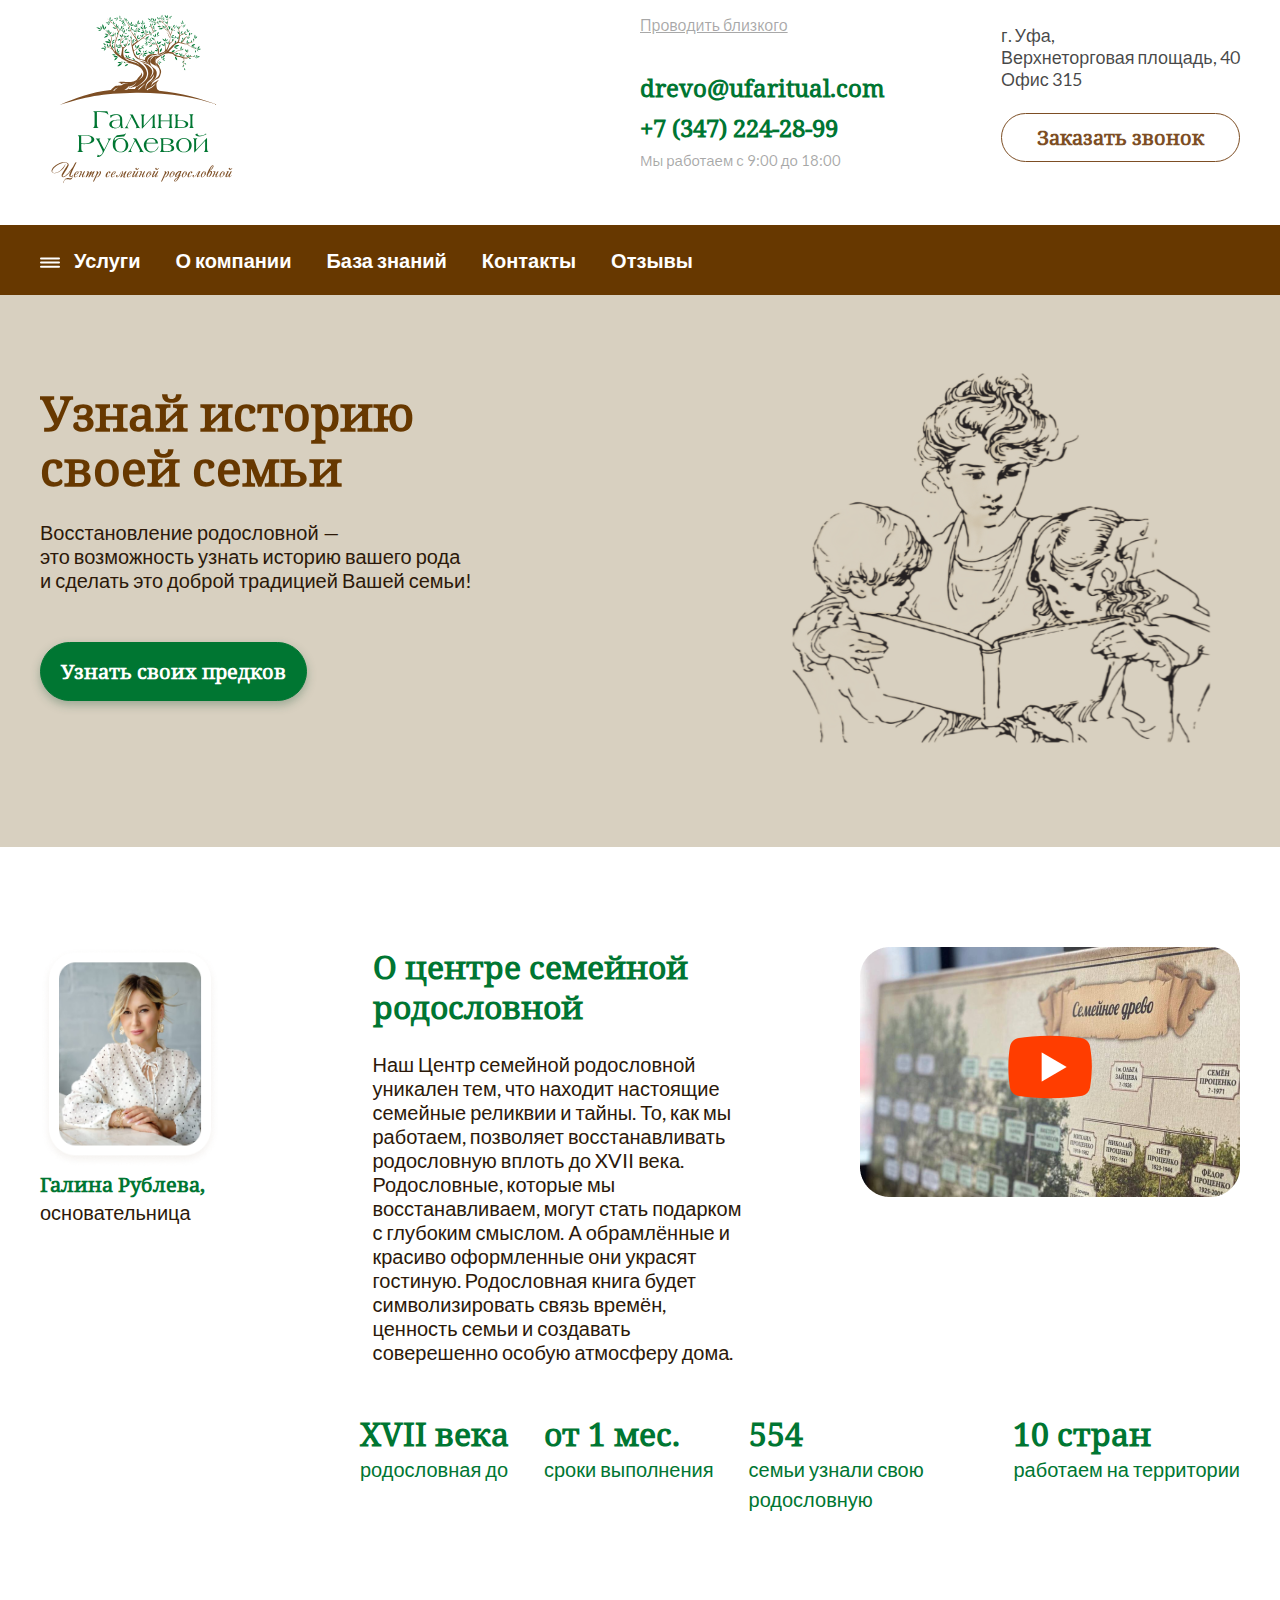
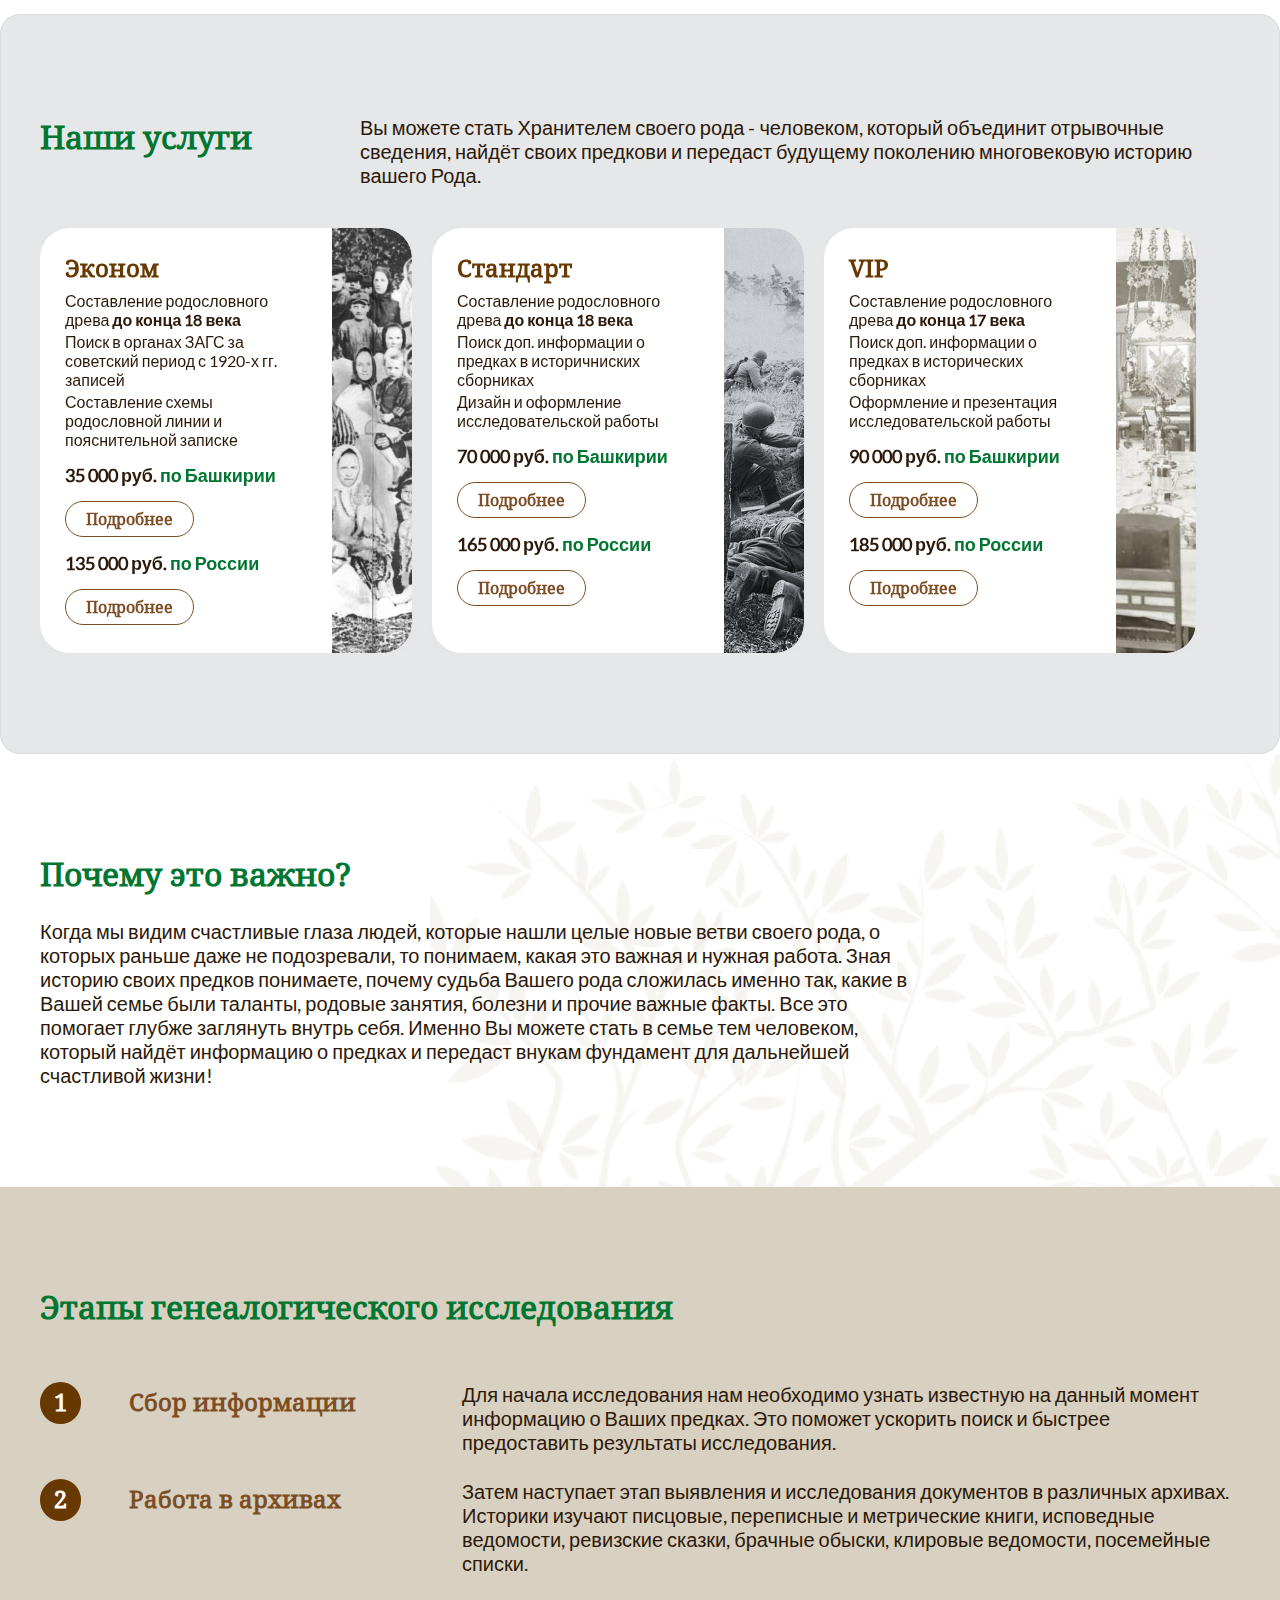
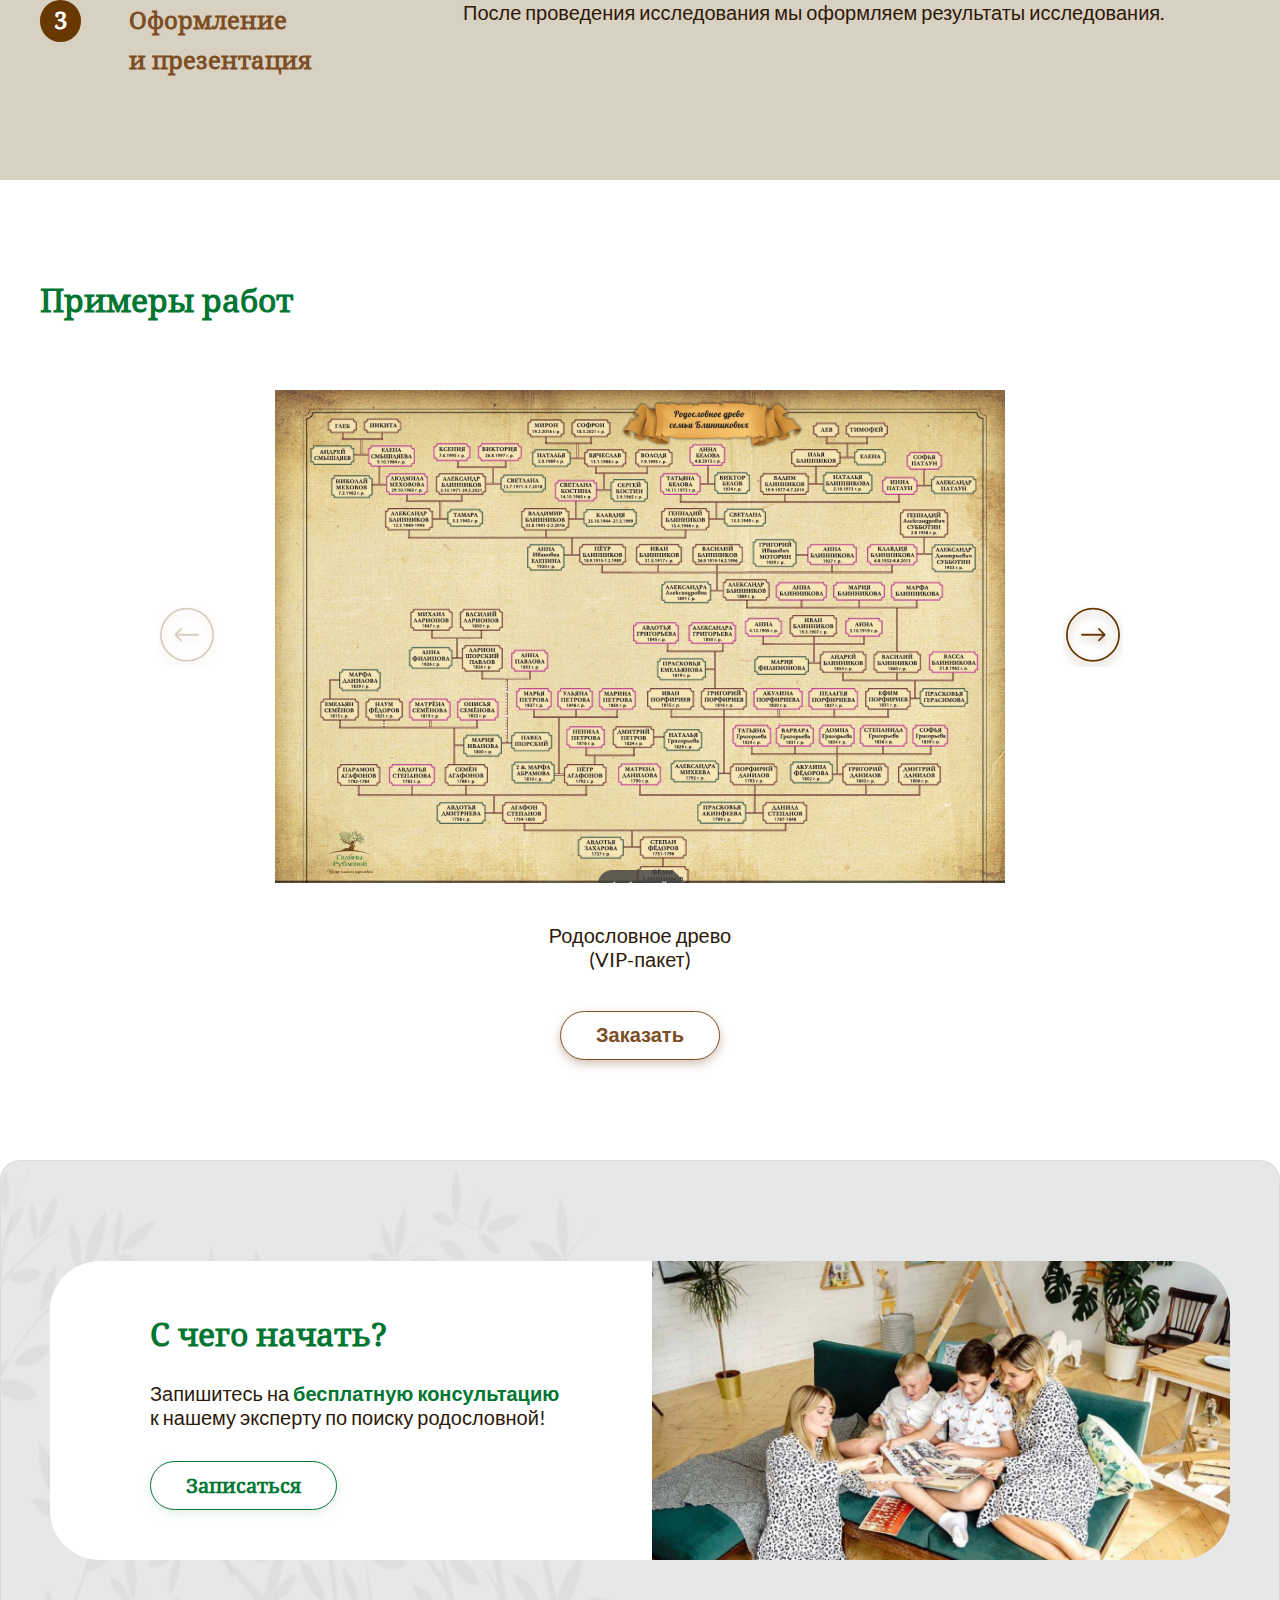
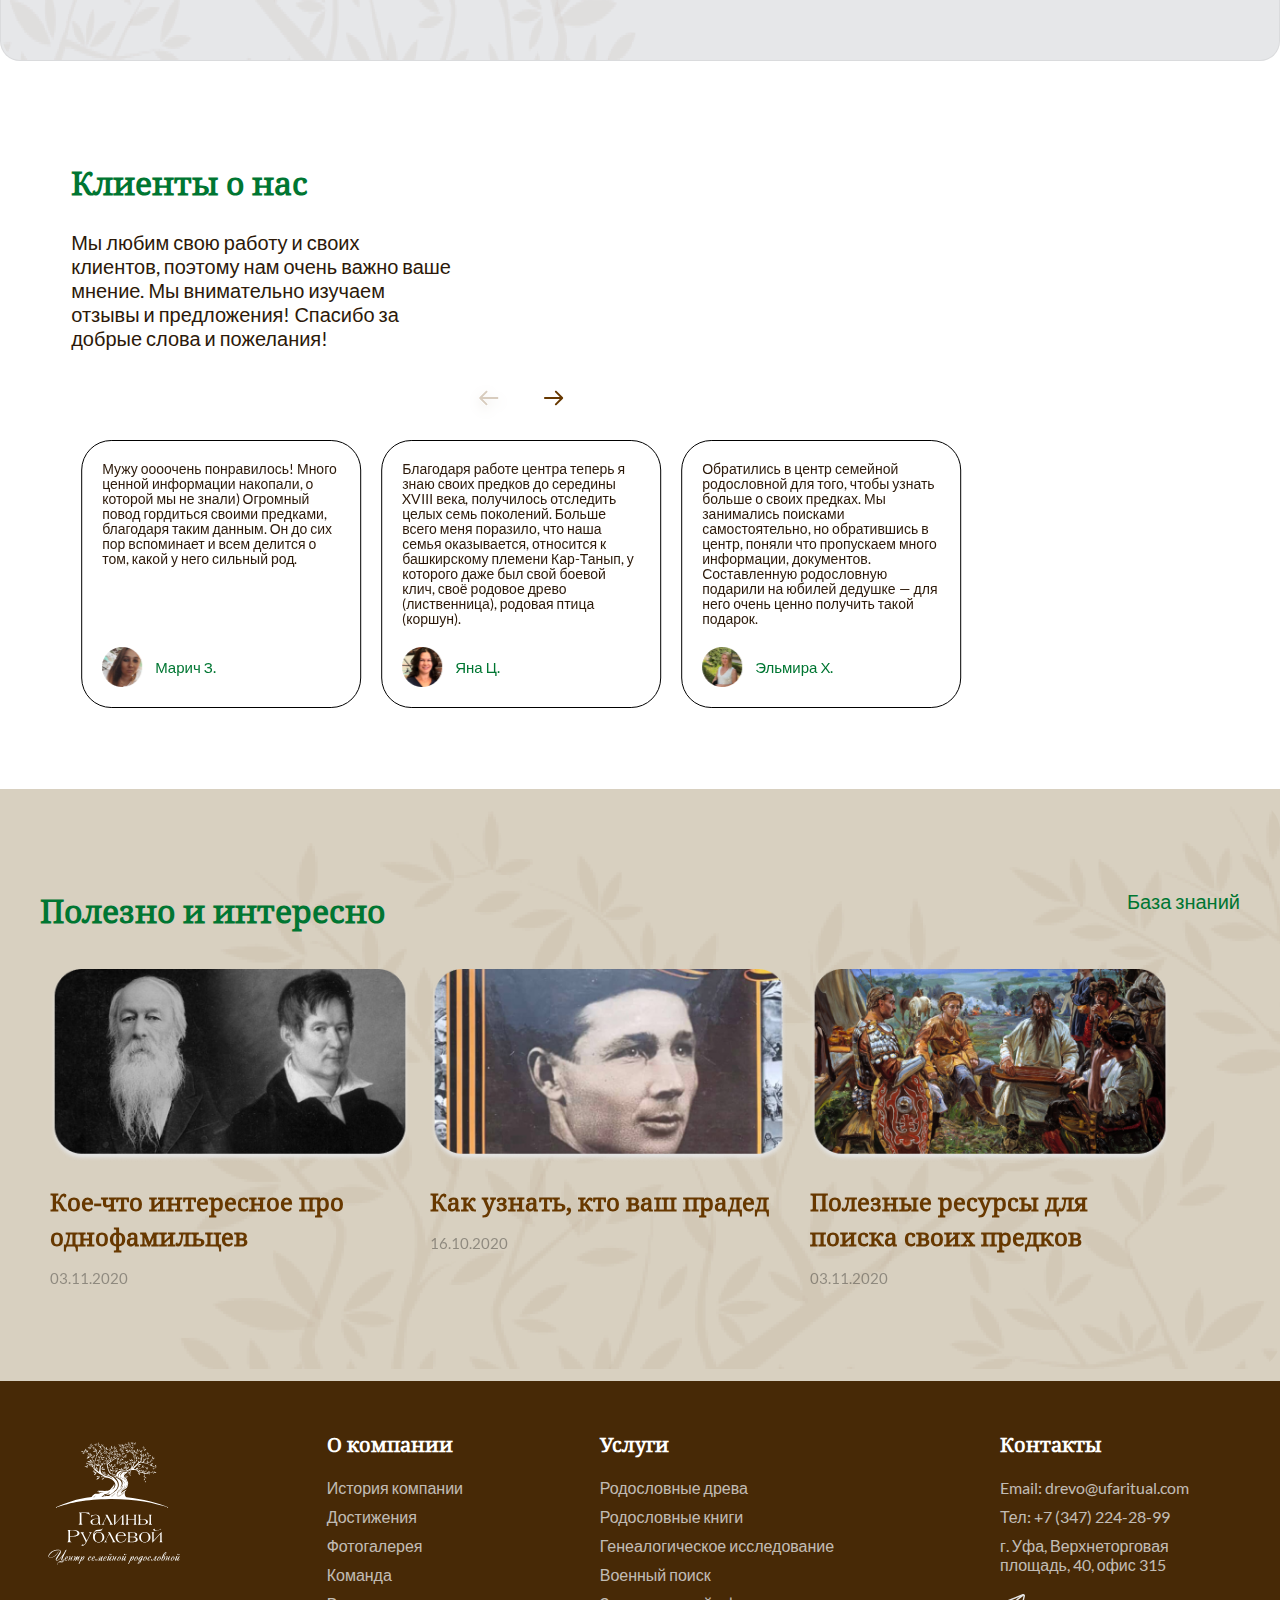
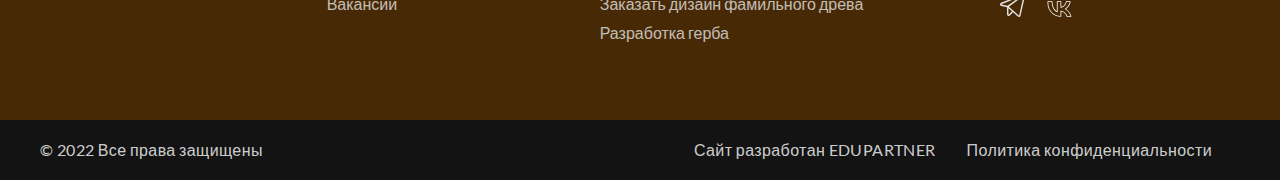
==== index.html @ a867daa3 "first commit" ====
<!DOCTYPE html>
<html lang="en">
<head>
    <meta charset="UTF-8">
    <meta http-equiv="X-UA-Compatible" content="IE=edge">
    <meta name="viewport" content="width=device-width, initial-scale=1.0">

    <link rel="apple-touch-icon" sizes="152x152" href="/favicon">
    <link rel="icon" type="image/png" sizes="32x32" href="/favicon/favicon-32x32.png">
    <link rel="icon" type="image/png" sizes="16x16" href="/favicon/favicon-16x16.png">
    <link rel="manifest" href="/favicon/site.webmanifest">
    <link rel="mask-icon" href="/favicon/safari-pinned-tab.svg" color="#5bbad5">
    <meta name="msapplication-TileColor" content="#da532c">
    <meta name="theme-color" content="#ffffff">

    <link rel="stylesheet" href="css/reset.css">
    <link rel="stylesheet" href="css/animate.css">
    <link rel="stylesheet" href="css/styles.css">
    <title>Центр семейной родословной</title>
</head>
<body>
    <header class="header">
        <div class="header__hat">
            <div class="container">
                <div class="header__inner">
                    <div class="header__logo">
                        <img src="./img/logo_gr.svg" alt="logo">
                    </div>
                    <div class="header__contacts">
                        <div class="header__contacts-first">
                            <div class="header__excort">
                                <a href="https://уфаритуал.рф/">Проводить близкого</a>
                            </div>
                            <div class="header__mail">
                                drevo@ufaritual.com
                            </div>
                            <div class="header__phone">
                                +7 (347) 224-28-99
                            </div>
                            <div class="header__schedule">
                                Мы работаем с 9:00 до 18:00
                            </div>
                        </div>
                        <div class="header__contacts-second">
                            <div class="header__text">
                                г. Уфа, <br>
                                Верхнеторговая площадь, 40<br>
                                Офис 315
                            </div>
                            <button class="header__button">
                                Заказать звонок
                            </button>
                        </div>                        
                    </div>
                    <button class="header__burger burger"></button>                    
                </div>
            </div>
        </div>        
        <nav class="header__nav">
            <div class="container">
                <ul class="header__list">
                    <li class="header__item">                        
                        <a href="#!" class="header__link">
                            <img src="./img/burger_min.svg" alt="burger_min">
                            Услуги
                        </a>
                    </li>
                    <li class="header__item">
                        <a href="#!" class="header__link">О компании</a>
                    </li>
                    <li class="header__item">
                        <a href="#!" class="header__link">База знаний</a>
                    </li>
                    <li class="header__item">
                        <a href="#!" class="header__link">Контакты</a>
                    </li>
                    <li class="header__item">
                        <a href="#!" class="header__link">Отзывы</a>
                    </li>
                </ul>
            </div>
        </nav>
        <div class="header__burger-menu">
            <ul class="header__burger-list">
                <li class="header__burger-item">
                    <a href="#!" class="header__burger-link">Услуги</a>
                </li>
                <li class="header__burger-item">
                    <a href="#!" class="header__burger-link">О компании</a>
                </li>
                <li class="header__burger-item">
                    <a href="#!" class="header__burger-link">База знаний</a>
                </li>
                <li class="header__burger-item">
                    <a href="#!" class="header__burger-link">Контакты</a>
                </li>
                <li class="header__burger-item">
                    <a href="#!" class="header__burger-link">Отзывы</a>
                </li>
            </ul>
            <div class="header__nav-close">
                <!-- <span class="header__nav-close-line"></span>
                <span class="header__nav-close-line"></span> -->
            </div>
        </div>     
    </header>    
    <section class="history">
        <div class="container">
            <div class="history__inner">
                <div class="history__left-side">
                    <div class="history__title">
                        Узнай историю своей семьи
                    </div>
                    <div class="history__desc">
                        Восстановление родословной — это возможность узнать историю вашего рода и сделать это доброй традицией Вашей семьи!
                    </div>
                    <button class="history__btn">
                        Узнать своих предков
                    </button>
                </div>
                <div class="history__right-side">
                    <div class="history__img">
                        <img src="./img/mom_with_kids.svg" alt="hisroty_pic">
                    </div>
                </div>
            </div>
        </div>
    </section>
    <section class="about">
        <div class="container">
            <div class="about__inner">
                <div class="about__up-content">
                    <div class="about__left-side">
                        <div class="about__img">
                            <img src="./img/photo_galina.png" alt="">
                        </div>
                        <div class="about__name">Галина Рублева,</div>
                        <div class="about__text">основательница</div>
                    </div>
                    <div class="about__center">
                        <div class="about__title">О центре семейной родословной</div>
                        <div class="about__text">Наш Центр семейной родословной уникален тем, что находит настоящие семейные реликвии и тайны. То, как мы работаем, позволяет восстанавливать родословную вплоть до XVII века. Родословные, которые мы восстанавливаем, могут стать подарком с глубоким смыслом. А обрамлённые и красиво оформленные они украсят гостиную. Родословная книга будет символизировать связь времён, ценность семьи и создавать соверешенно особую атмосферу дома.</div>
                    </div>
                    <div class="about__right">
                        <div class="about__video" data-url="ZYm4VuQFcPw">
                            <div class="play__circle"><img src="./img/youtube.svg" alt="youtube"></div>
                        </div>
                    </div>
                </div>
                <div class="about__down-content">
                    <div class="about__foot-item">
                        <div class="about__foot-title">
                            XVII века
                        </div>
                        <div class="about__foot-desc">
                            родословная до 
                        </div>
                    </div>
                    <div class="about__foot-item">
                        <div class="about__foot-title">
                            от 1 мес.
                        </div>
                        <div class="about__foot-desc">
                            сроки выполнения
                        </div>
                    </div>
                    <div class="about__foot-item">
                        <div class="about__foot-title">
                            554
                        </div>
                        <div class="about__foot-desc">
                            семьи узнали свою родословную
                        </div>
                    </div>
                    <div class="about__foot-item">
                        <div class="about__foot-title">
                            10 стран
                        </div>
                        <div class="about__foot-desc">
                            работаем на территории
                        </div>
                    </div>
                </div>
            </div>
        </div>
    </section>
    <section class="services">
        <div class="container">
            <div class="services__inner">
                <div class="services__head">
                    <div class="services__title">
                        Наши услуги
                    </div>
                    <div class="services__desc">
                        Вы можете стать Хранителем своего рода - человеком, который объединит отрывочные сведения, найдёт своих предкови и передаст будущему поколению многовековую историю вашего Рода.
                    </div>
                </div>
                <div class="services__slider">
                    <div class="services__list">
                        <div class="services__track">
                            <div class="services__slide">
                                <div class="services__card first">
                                    <div class="cards__title">Эконом</div>
                                    <div class="cards__desc">Составление родословного древа <strong>до конца 18 века</strong></div>
                                    <div class="cards__desc">Поиск в органах ЗАГС за советский период с 1920-х гг. записей</div>
                                    <div class="cards__desc">Составление схемы родословной линии и пояснительной записке</div>                                    
                                    <div class="cards__price">35 000 руб. <span>по Башкирии</span></div>
                                    <button class="cards__btn">Подробнее</button>
                                    <div class="cards__price">135 000 руб. <span>по России</span></div>
                                    <button class="cards__btn">Подробнее</button>
                                </div>
                            </div>
                            <div class="services__slide">
                                <div class="services__card second">
                                    <div class="cards__title">Стандарт</div>
                                    <div class="cards__desc">Составление родословного древа <strong>до конца 18 века</strong></div>
                                    <div class="cards__desc">Поиск доп. информации о предках в историчниских сборниках</div>
                                    <div class="cards__desc">Дизайн и оформление исследовательской работы</div>                                    
                                    <div class="cards__price">70 000 руб. <span>по Башкирии</span></div>
                                    <button class="cards__btn">Подробнее</button>
                                    <div class="cards__price">165 000 руб. <span>по России</span></div>
                                    <button class="cards__btn">Подробнее</button>
                                </div>
                            </div>
                            <div class="services__slide">
                                <div class="services__card last">
                                    <div class="cards__title">VIP</div>
                                    <div class="cards__desc">Составление родословного древа <strong>до конца 17 века</strong></div>
                                    <div class="cards__desc">Поиск доп. информации о предках в исторических сборниках</div>
                                    <div class="cards__desc">Оформление и презентация исследовательской работы</div>
                                    <div class="cards__price">90 000 руб. <span>по Башкирии</span></div>
                                    <button class="cards__btn">Подробнее</button>
                                    <div class="cards__price">185 000 руб. <span>по России</span></div>
                                    <button class="cards__btn">Подробнее</button>
                                </div>
                            </div>
                        </div>
                    </div>
                </div>
                <div class="services__arrows">
                    <button type="button" class="services__arrow-prev prev disabled"></button>
                    <div class="services__center"></div>
                    <button type="button" class="services__arrow-next next"></button>
                  </div>
            </div>            
        </div>
    </section>
    <section class="why">
        <div class="container">
            <div class="why__inner">
                <div class="why__title">
                    Почему это важно?
                </div>
                <div class="why__desc">
                    Когда мы видим счастливые глаза людей, которые нашли целые новые ветви своего рода, о которых раньше даже не подозревали, то понимаем, какая это важная и нужная работа. Зная историю своих предков понимаете, почему судьба Вашего рода сложилась именно так, какие в Вашей семье были таланты, родовые занятия, болезни и прочие важные факты. Все это помогает глубже заглянуть внутрь себя. Именно Вы можете стать в семье тем человеком, который найдёт информацию о предках и передаст внукам фундамент для дальнейшей счастливой жизни!
                </div>
            </div>
        </div>
    </section>
    <section class="stages">
        <div class="container">
            <div class="stages__inner">
                <div class="stages__title">
                    Этапы генеалогического исследования
                </div>
                <div class="stages__items">
                    <div class="stages__item">
                        <div class="stages__left-block">
                            <div class="stages__num">1</div>
                            <div class="stages__text">Сбор информации</div>
                        </div>
                        <div class="stages__desc">Для начала исследования нам необходимо узнать известную на данный момент информацию о Ваших предках. Это поможет ускорить поиск и быстрее предоставить результаты исследования.</div>
                    </div>
                    <div class="stages__item">
                        <div class="stages__left-block">
                            <div class="stages__num">2</div>
                            <div class="stages__text">Работа в архивах</div>
                        </div>
                        <div class="stages__desc">Затем наступает этап выявления и исследования документов в различных архивах. Историки изучают писцовые, переписные и метрические книги, исповедные ведомости, ревизские сказки, брачные обыски, клировые ведомости, посемейные списки.</div>
                    </div>
                    <div class="stages__item">
                        <div class="stages__left-block">
                            <div class="stages__num">3</div>
                            <div class="stages__text">Оформление<br>и презентация</div>
                        </div>
                        <div class="stages__desc">После проведения исследования мы оформляем результаты исследования.</div>
                    </div>
                </div>
            </div>
        </div>
    </section>
    <section class="examples">
        <div class="container">
            <div class="examples__inner">
                <div class="examples__title">
                    Примеры работ
                </div>
                <div class="examples__slider">
                    <button type="button" class="slider_prev-btn prev disabled"></button>
                    <div class="slider">                        
                        <div class="slider-list">
                          <div class="slider-track">                        
                            <div class="slide">
                                <img src="./img/slide_1.png" alt="examples-image-1" class="examples-image">
                            </div>
                            <div class="slide">
                                <img src="./img/slide_1.png" alt="examples-image-2" class="examples-image">
                            </div>
                            <div class="slide">
                                <img src="./img/slide_1.png" alt="examples-image-3" class="examples-image">
                            </div>
                            <div class="slide">
                                <img src="./img/slide_1.png" alt="examples-image-4" class="examples-image">
                            </div>
                            <div class="slide">
                                <img src="./img/slide_1.png" alt="examples-image-5" class="examples-image">
                            </div>
                          </div>
                        </div>                        
                    </div>
                    <button type="button" class="slider_next-btn next"></button>
                </div>
                <div class="examples__text">
                    Родословное древо (VIP-пакет)
                </div>
                <button class="examples__btn">
                    Заказать
                </button>
            </div>
        </div>
    </section>
    <section class="beginning">
        <div class="container">
            <div class="beginning__inner">
                <div class="beginning__box">
                    <div class="beginning__left-side">
                        <div class="beginning__title">
                            С чего начать?
                        </div>
                        <div class="beginning__text">
                            Запишитесь на <span>бесплатную консультацию</span> к нашему эксперту по поиску родословной!
                        </div>
                        <div class="beginning_btn">
                            Записаться
                        </div>
                    </div>
                    <div class="beginning__right-side">
                        <img src="./img/family.jpg" alt="family">
                    </div>
                    
                </div>
            </div>
        </div>
    </section>
    <section class="reviews">
        <div class="container">
            <div class="reviews__inner">
                <div class="reviews__left-box">
                    <div class="reviews__title">
                        Клиенты о нас
                    </div>
                    <div class="reviews__desc">
                        Мы любим свою работу и своих клиентов, поэтому нам очень важно ваше мнение. Мы внимательно изучаем отзывы и предложения! Спасибо за добрые слова и пожелания!
                    </div>
                </div>
                <div class="reviews__right-box">
                    <div class="reviews__arrows">
                        <button type="button" class="reviews__arrow prev disabled">
                            <img class="prev" src="./img/reviews_arrow-left.svg" alt="reviews_arrow-left">
                        </button>
                        <div class="reviews__center"></div>
                        <button type="button" class="reviews__arrow next"> 
                            <img class="next" src="./img/reviews_arrow-right.svg" alt="reviews_arrow-right">
                        </button>
                      </div>
                    <div class="reviews__slider">
                        <div class="reviews__slider-list">
                            <div class="reviews__slider-track">
                                <div class="reviews__slide">
                                    <div class="reviews__card">
                                        <div class="reviews__comment">
                                            Мужу оооочень понравилось! Много ценной информации накопали, о которой мы не знали) Огромный повод гордиться своими предками, благодаря таким данным. Он до сих пор вспоминает и всем делится о том, какой у него сильный род.
                                        </div>
                                        <div class="reviews__avatar">
                                            <div class="reviews__photo">
                                                <img src="./img/comment_photo-1.png" alt="reviews__img-1">
                                            </div>
                                            <div class="reviews__name">
                                                Марич З.
                                            </div>
                                        </div>
                                    </div>
                                </div>
                                <div class="reviews__slide">
                                    <div class="reviews__card">
                                        <div class="reviews__comment">
                                            Благодаря работе центра теперь я знаю своих предков до середины XVIII века, получилось отследить целых семь поколений. Больше всего меня поразило, что наша семья оказывается, относится к башкирскому племени Кар-Танып, у которого даже был свой боевой клич, своё родовое древо (лиственница), родовая птица (коршун).
                                        </div>
                                        <div class="reviews__avatar">
                                            <div class="reviews__photo">
                                                <img src="./img/comment_photo-2.png" alt="reviews__img-1">
                                            </div>
                                            <div class="reviews__name">
                                                Яна Ц.
                                            </div>
                                        </div>
                                    </div>                                
                                </div>
                                <div class="reviews__slide">
                                    <div class="reviews__card">
                                        <div class="reviews__comment">
                                            Обратились в центр семейной родословной для того, чтобы узнать больше о своих предках. Мы занимались поисками самостоятельно, но обратившись в центр, поняли что пропускаем много информации, документов. Составленную родословную подарили на юбилей дедушке — для него очень ценно получить такой подарок.
                                        </div>
                                        <div class="reviews__avatar">
                                            <div class="reviews__photo">
                                                <img src="./img/comment_photo-3.png" alt="reviews__img-1">
                                            </div>
                                            <div class="reviews__name">
                                                Эльмира Х.
                                            </div>
                                        </div>
                                    </div>                                
                                </div>
                                <div class="reviews__slide">
                                    <div class="reviews__card">
                                        <div class="reviews__comment">
                                            Я обратилась в центр семейной родословной после работы с психологом для проработки своего рода. Благодаря найденным документам я узнала чем занимались мои предки и поняла откуда у меня тяга к написанию стихов — моя пробабушка писала рассказы для детей! В наше время очень важно иметь связь со своим родом.
                                        </div>
                                        <div class="reviews__avatar">
                                            <div class="reviews__photo">
                                                <img src="./img/comment_photo-4.png" alt="reviews__img-1">
                                            </div>
                                            <div class="reviews__name">
                                                Лилия Б.
                                            </div>
                                        </div>
                                    </div>                                
                                </div>
                            </div>
                        </div>
                    </div>
                </div>
            </div>
        </div>
    </section>
    <section class="useful">
        <div class="container">
            <div class="useful__inner">
                <div class="useful__head">
                    <div class="useful__title">Полезно и интересно</div>
                    <div class="useful__text">База знаний</div>
                </div>
                <div class="useful__slider">
                    <div class="useful__list">
                        <div class="useful__cards">
                            <div class="useful__card">
                                <a href="#!" class="useful__link">
                                    <div class="useful__pic">
                                        <img src="./img/useful_pic-1.png" alt="useful__pic-1">
                                    </div>
                                    <div class="useful__desc">Кое-что интересное про однофамильцев</div>
                                    <div class="useful__date">03.11.2020</div>
                                </a>
                            </div>
                            <div class="useful__card">
                                <a href="#!" class="useful__link">
                                    <div class="useful__pic">
                                        <img src="./img/useful_pic-2.png" alt="useful__pic-2">
                                    </div>
                                    <div class="useful__desc">Как узнать, кто ваш прадед</div>
                                    <div class="useful__date">16.10.2020</div>
                                </a>
                            </div>
                            <div class="useful__card">
                                <a href="#!" class="useful__link">
                                    <div class="useful__pic">
                                        <img src="./img/useful_pic-3.png" alt="useful__pic-3">
                                    </div>
                                    <div class="useful__desc">Полезные ресурсы для поиска своих предков</div>
                                    <div class="useful__date">03.11.2020</div>
                                </a>
                            </div>                            
                        </div>
                    </div>
                </div>
                <div class="useful__arrows" style="display: none;">
                    <button type="button" class="useful__arrow-prev prev disabled"></button>
                    <div class="useful__center"></div>
                    <button type="button" class="useful__arrow-next next"></button>
                  </div>
            </div>
        </div>
    </section>
    <footer class="footer">
        <div class="container">
            <div class="footer__inner">
                <div class="footer__logo">
                    <img src="./img/footer_logo.svg" alt="footer_logo">
                </div>
                <div class="footer__column col-1">
                    <div class="footer__title">
                        О компании
                    </div>
                    <ul class="footer__links">
                        <li><a href="#!" class="footer__link">История компании</a></li>
                        <li><a href="#!" class="footer__link">Достижения</a></li>
                        <li><a href="#!" class="footer__link">Фотогалерея</a></li>
                        <li><a href="#!" class="footer__link">Команда</a></li>
                        <li><a href="#!" class="footer__link">Вакансии</a></li>
                    </ul>
                </div>
                <div class="footer__column col-2">
                    <div class="footer__title">
                        Услуги
                    </div>
                    <ul class="footer__links">
                        <li><a href="#!" class="footer__link">Родословные древа</a></li>
                        <li><a href="#!" class="footer__link">Родословные книги</a></li>
                        <li><a href="#!" class="footer__link">Генеалогическое исследование</a></li>
                        <li><a href="#!" class="footer__link">Военный поиск</a></li>
                        <li><a href="#!" class="footer__link">Заказать дизайн фамильного древа</a></li>
                        <li><a href="#!" class="footer__link">Разработка герба</a></li>
                    </ul>
                </div>
                <div class="footer__column col-3">
                    <div class="footer__title">
                        Контакты
                    </div>
                    <ul class="footer__links">
                        <li><div class="footer__link">Email: drevo@ufaritual.com</div></li>
                        <li><div class="footer__link">Тел: +7 (347) 224-28-99</div></li>
                        <li><div class="footer__link">г. Уфа, Верхнеторговая площадь, 40, офис 315</div></li>
                        <li>
                            <a href="https://t.me/galinarublevadrevo" class="footer__link"><img src="./img/tg.svg" alt="telegram"></a>
                            <a href="https://vk.com/public210915689" class="footer__link"><img src="./img/vk.svg" alt="vk"></a>
                        </li>
                    </ul>
                </div>
            </div>
        </div>
    </footer>
    <section class="policy">
        <div class="container">
            <div class="policy__inner">
                <div class="policy__left-side">
                    <div class="policy__text text-one">© 2022 Все права защищены</div>
                </div>
                <div class="policy__right-side">
                    <div class="policy__text text-two">Сайт разработан EDUPARTNER</div>
                <div class="policy__text text-three">Политика конфиденциальности</div>
                </div>
            </div>
        </div>
    </section>
    <div class="overlay">
        <div class="video">
            <div id="frame"></div>
            <div class="close">&times;</div>
        </div>
    </div>

    <script src="./js/main.js"></script>
    <script src="./js/playVideo.js"></script>
</body>
</html>
---- css/styles.css ----
@font-face {
	font-family: "Lato";
	src: url("../fonts/Lato/Lato-Regular.ttf") format('truetype');
}
@font-face {
	font-family: "Noto";
	src: url("../fonts/Noto_Serif/NotoSerif-Regular.ttf") format('truetype');
}

/* @import url('https://fonts.googleapis.com/css2?family=Lato:ital,wght@0,400;0,700;1,400;1,700&display=swap');
@import url('https://fonts.googleapis.com/css2?family=Noto+Serif:ital,wght@0,400;0,700;1,400;1,700&display=swap'); */

body{
	font-family: 'Lato', sans-serif;
	font-style: normal;
	overflow-x: hidden;
}
img{
	width: 100%;
	height: 100%;
}
.container{
	max-width: 1200px;
	padding: 0 20px;
	margin: 0 auto;
}
.header__hat{
	margin-bottom: 31px;
}
.header__inner{
	display: flex;
	justify-content: space-between;
}
.header__logo{
	max-width: 206px;
	max-height: 194px;
}
.header__logo>img{
	width: 100%;
	height: 100%;
}
.header__contacts{
	display: flex;
	justify-content: space-between;
	width: calc(50%);
	/* max-width: 665px; */
}
.header__contacts-first{
	max-width: 240px;
}
.header__contacts-second{
	margin-left: 87px;
	max-width: 290px;
	flex-shrink: 0;
}
.header__burger{
	display: none;
}
.header__excort{
	margin-top: 15px;
}
.header__excort>a{
	font-weight: 400;
	font-size: 16px;
	line-height: 19px;
	color: rgba(0, 0, 0, 0.34);
}
.header__mail, .header__phone{
	font-family: 'Noto', serif;
	font-weight: 700;
	font-size: 24px;	
	color: #007632;
}
.header__mail{
	line-height: 92.4%;
	margin-top: 43px;
}
.header__phone{
	line-height: 33px;
	margin-top: 12px;
}
.header__schedule{
	font-weight: 400;
	font-size: 15px;
	line-height: 18px;
	color: rgba(0, 0, 0, 0.34);
	margin-top: 7px;
}
.header__text{
	font-weight: 500;
	font-size: 18px;
	line-height: 22px;
	color: rgba(0, 0, 0, 0.72);
	margin-top: 24px;
}
.header__button{
	font-family: 'Noto', serif;
	font-weight: 700;
	font-size: 20px;
	line-height: 27px;
	color: #7D4E24;
	margin-top: 23px;
	padding: 10px 35px;
	border: 1px solid #7D4E24;
	border-radius: 50px;
	background-color: #FFFFFF;
}
.header__nav{
	background-color: #673800;
	padding: 23px 0;
}
.header__list{
	display: flex;
	gap: 35px;
}
.header__link{
	color: #FFFFFF;
	text-decoration: none;
	font-weight: 600;
	font-size: 20px;
	line-height: 24px;
}
.header__link>img{
	max-width: 20px;
	padding-right: 10px;
	vertical-align: middle;
}
.history{
	background-color: rgba(209, 199, 180, 0.84);
}
.history__inner{
	display: flex;
	justify-content: space-between;
}
.history__left-side{
	max-width: 450px;
	padding: 90px 0 146px 0;
}
.history__title{
	font-family: 'Noto', serif;
	font-weight: 700;
	font-size: 48px;
	line-height: 55px;
	background: linear-gradient(90.47deg, #673800 0.3%, #673800 46.05%, #673800 94.46%);
	-webkit-background-clip: text;
	-webkit-text-fill-color: transparent;
	background-clip: text;
	text-fill-color: transparent;
}
.history__desc{
	font-weight: 400;
	font-size: 20px;
	line-height: 24px;
	color: #2C1909;
	margin-top: 25px;
}
.history__btn{
	margin-top: 50px;
	padding: 15px 20px;
	font-family: 'Noto', serif;
	font-weight: 700;
	font-size: 20px;
	line-height: 27px;
	color: #FFFFFF;
	border-radius: 50px;
	border: 1px solid #007632;
	background: #007632;
	box-shadow: 0px 4px 10px rgba(38, 91, 61, 0.34);
}
.history__btn:hover{
	cursor: pointer;
}
.history__right-side{
	margin-top: 50px;
	margin-bottom: 50px;
}
.history__img{
	max-width: 465px;
	height: auto;
}
.about__inner{
	margin: 100px 0;
}
.about__up-content{
	display: flex;
	justify-content: space-between;
}
.about__left-side{
	width: 225px;
}
.about__img{
	max-width: 180px;
	max-height: 225px;
}
.about__name{
	font-family: 'Noto', serif;
	font-weight: 700;
	font-size: 20px;
	line-height: 30px;
	color: #007632;
}
.about__center{
	max-width: 380px;
}
.about__title{
	font-family: 'Noto', serif;
	font-style: normal;
	font-weight: 700;
	font-size: 32px;
	line-height: 40px;	
	color: #007632;
	margin-bottom: 25px;
}
.about__text{
	font-weight: 400;
	font-size: 20px;
	line-height: 24px;
	color: #2C1909;
}
.about__right-side{
	width: 380px;
}
.about__video{
	width: 380px;
	height: 250px;
	background: url("../img/video.png");
	cursor: pointer;
}
.play__circle{
	max-width: 100px;
	max-height: 100px;
	position: relative;
	left: 50%;
	top: 0;
	transform: translate(-50%, 70%);	
}
.about__down-content{
	display: flex;
	justify-content: space-between;
	max-width: 880px;
	margin-left: auto;
	margin-right: 0;
	margin-top: 50px;
}
.about__foot-item{
	max-width: 230px;
}
.about__foot-title{
	font-family: 'Noto', serif;
	font-weight: 700;
	font-size: 32px;
	line-height: 40px;
	color: #007632;
}
.about__foot-desc{
	font-weight: 400;
	font-size: 20px;
	line-height: 30px;
	color: #007632;
}
.services{
	background: #E6E7E9;
	border: 1px solid rgba(0, 0, 0, 0.05);
	border-radius: 20px;
}
.services__inner{
	margin: 100px 0;
}
.services__head{
	display: flex;
	justify-content: space-between;
}
.services__title{
	font-family: 'Noto', serif;
	font-weight: 700;
	font-size: 32px;
	line-height: 44px;
	color: #007632;
}
.services__desc{
	max-width: 880px;
	font-weight: 400;
	font-size: 20px;
	line-height: 24px;
	color: #2C1909;
}
/* ========================================================================================= */
.services__slider {
	margin-top: 41px;
	vertical-align: middle;
	position: relative;
	display: inline-block;
	width: 100%;
	overflow: hidden;
	/* Чтобы во время перетаскивания слайда ничего не выделить внутри него */
	user-select: none;
	/* Чтобы запретить скролл страницы, если мы начали двигать слайдер по оси X */
	touch-action: pan-y;
	}
	
	/* Если где-то внутри слайдера будут изображения,
	то нужно задать им pointer-events: none,
	чтобы они не перетаскивались мышью */
	
	.services__slider img {
	pointer-events: none;
	}
	
	.services__slider-list {
	width: 100%;
	height: 425px;
	overflow: hidden;
	}
	
	.services__slider-list.grab {
	cursor: grab;
	}
	
	.services__slider-list.grabbing{
	cursor: grabbing;
	}
	
	.services__slider-track {
	display: flex;
	}
	
	.services__slide {
	width: 372px;
	height: 425px;
	padding-right: 20px;
	flex-shrink: 0;
	display: flex;
	align-items: center;
	justify-content: center;
	box-sizing: content-box;
	}
	
	.slide img {
	/* width: 100%;
	height: 100%; */
	}
	
	/* .slider-arrows {
	margin-top: 50px;
	text-align: center;
	}   */
	/* .next,
	.prev {
	display: inline-block;
	vertical-align: middle;
	padding: 0;
	border: none;
	cursor: pointer;
	}
	
	.next.disabled,
	.prev.disabled {
	opacity: .25;
	pointer-events: none;
	} */
	/* ========================================================================================= */
.services__track{
	display: flex;
}
.services__arrows{
	display: none;
	margin: 0 auto;
	width: fit-content;
	margin-top: 50px;
}
.services__arrow-prev, .services__arrow-next{
	width: 78px;
	height: 42px;
	
	background-color: #E6E7E9;
	background-position: center center;
	background-size: 130%;
}
.services__arrow-prev{
	background-image: url("../img/services_arrow-left.svg");
}
.services__arrow-next{
	background-image: url("../img/services_arrow-right.svg");
	margin-left: 20px;
}
.services__center{
	display: inline-block;
}
.services__card{
	width: 372px;
	height: 425px;
	flex-shrink: 0;
	box-sizing: border-box;
	background-position: right center;
	background-repeat: no-repeat;
	background-color: #FFFFFF;
	box-shadow: 0px 4px 5px #E4E4E4;
	border-radius: 30px;
	padding: 20px 100px 30px 25px;
}
.services__card.first{
	background-image: url("../img/card_first_bg.png");
	background-size: contain;
}
.services__card.second{
	background-image: url("../img/card_second_bg.png");
	background-size: contain;
}
.services__card.last{
	background-image: url("../img/card_last_bg.png");
	background-size: contain;
}
.cards__title{
	font-family: 'Noto', serif;
	font-weight: 700;
	font-size: 24px;
	line-height: 40px;
	color: #673800;
}
.cards__desc{
	font-weight: 400;
	font-size: 16px;
	line-height: 19px;
	color: #2C1909;
	max-width: 255px;
	padding-top: 3px;
}
.cards__price{
	margin-top: 15px;
	font-weight: 700;
	font-size: 18px;
	line-height: 22px;
	color: #2C1909;
}
.cards__price>span{
	color: #007632;
}
.cards__btn{
	margin-top: 15px;
	padding: 6px 20px;
	background: #FFFFFF;
	border: 1px solid #7D4E24;
	border-radius: 50px;

	font-family: 'Noto', serif;
	font-weight: 700;
	font-size: 16px;
	line-height: 22px;
	color: #7D4E24;
}
.cards__btn:hover{
	cursor: pointer;
	color: #FFFFFF;
	background: #7D4E24;
	box-shadow: 0px 4px 10px rgba(132, 99, 70, 0.38);
}
.why{
	background-image: url("../img/why_bg.png");
	background-repeat: no-repeat;
	background-position: right center;
}
.why__inner{
	padding: 100px 0;	
}
.why__title{
	font-family: 'Noto', serif;
	font-weight: 700;
	font-size: 32px;
	line-height: 40px;
	color: #007632;
}
.why__desc{
	font-weight: 400;
	font-size: 20px;
	line-height: 24px;
	color: #2C1909;
	max-width: 881px;
	margin-top: 25px;
}
.stages{
	background-color: rgba(209, 199, 180, 0.84);
}
.stages__inner{
	padding: 100px 0;
}
.stages__title{
	font-family: 'Noto', serif;
	font-weight: 700;
	font-size: 32px;
	line-height: 40px;
	color: #007632;
}
.stages__items{
	margin-top: 55px;
}
.stages__item{
	padding-bottom: 25px;
	display: flex;
	justify-content: space-between;
}
.stages__item:last-child{
	padding-bottom: 0;
}
.stages__left-block{
	width: 330px;
	white-space: nowrap;
	flex-shrink: 0;
}
.stages__num{
	display: inline-block;
	background: #673800;
	width: 41px;
	height: 42px;
	text-align: center;
	border-radius: 50px;
	margin-right: 45px;
	vertical-align: top;

	font-family: 'Noto', serif;
	font-weight: 700;
	font-size: 24px;
	line-height: 40px;
	color: #FFFFFF;
}
.stages__text{
	display: inline-block;
	max-width: 242px;
	font-family: 'Noto', serif;
	font-weight: 700;
	font-size: 24px;
	line-height: 40px;
	color: #7D4E24;
}

.stages__item:last-child>.stages__desc{
	width: 777px;
}
.stages__desc{
	max-width: 778px;
	font-weight: 400;
	font-size: 20px;
	line-height: 24px;
	color: #2C1909;
}
.expamples{
	background-color: rgba(209, 199, 180, 0.84);
}
.examples__inner{
	padding: 100px 0;
}
.examples__title{
	font-family: 'Noto', serif;
	font-weight: 700;
	font-size: 32px;
	line-height: 40px;
	color: #007632;
}
.examples__slider{
	width: fit-content;
	margin: 70px auto 20px auto;
}
.slider_prev-btn, .slider_next-btn{
	background-color: #ffffff;	
	background-repeat: no-repeat;
	background-size: 120% 120%;
	background-position: center center;
	width: 60px;
	height: 60px;
}
.slider_prev-btn{
	background-image: url("../img/btn_slider_left.svg");
}
.slider_next-btn{
	background-image: url("../img/btn_slider_right.svg");
}
.slider_next-btn:hover{
	background-image: url("../img/btn_slider_right_hover.svg");
}
.slider_prev-btn:hover{
	background-image: url("../img/btn_slider_left-hover.svg");
}

/* ========================================================================================= */
.slider {
vertical-align: middle;
margin-left: 55px;
margin-right: 55px;
position: relative;
display: inline-block;
width: 730px;
/* Чтобы во время перетаскивания слайда ничего не выделить внутри него */
user-select: none;
/* Чтобы запретить скролл страницы, если мы начали двигать слайдер по оси X */
touch-action: pan-y;
}

/* Если где-то внутри слайдера будут изображения,
то нужно задать им pointer-events: none,
чтобы они не перетаскивались мышью */

.slider img {
pointer-events: none;
}

.slider-list {
width: 730px;
height: 493px;
overflow: hidden;
}

.slider-list.grab {
cursor: grab;
}

.slider-list.grabbing{
cursor: grabbing;
}

.slider-track {
display: flex;
}

.slide {
width: 730px;
height: 493px;
/* Чтобы слайды не сжимались */
flex-shrink: 0;
display: flex;
align-items: center;
justify-content: center;
box-sizing: content-box;
}

.slide img {
width: 100%;
height: 100%;
}

.slider-arrows {
margin-top: 50px;
text-align: center;
}  
.next,
.prev {
display: inline-block;
vertical-align: middle;
padding: 0;
border: none;
cursor: pointer;
}

.next.disabled,
.prev.disabled {
opacity: .25;
pointer-events: none;
}
/* ========================================================================================= */

.examples__text{
font-weight: 400;
font-size: 20px;
line-height: 24px;
text-align: center;
color: #2C1909;
margin: 40px auto;
max-width: 188px;
}
.examples__btn{
position: relative;
left: 50%;
transform: translate(-50%, 0);

font-weight: 700;
font-size: 20px;
line-height: 27px;
color: #7D4E24;
background-color: #FFFFFF;

border: 1px solid #7D4E24;
box-shadow: 0px 4px 10px rgba(132, 99, 70, 0.38);
border-radius: 50px;
padding: 10px 35px;
}
.examples__btn:hover{
	color: #FFFFFF;
	background: #7D4E24;
	cursor: pointer;
}
.beginning{
	background-color: #E6E7E9;
	border: 1px solid rgba(0, 0, 0, 0.05);
	border-radius: 20px;
	
	background-image: url('../img/beginning_bg.png');
	background-repeat: no-repeat;
	background-position: left center;
	background-size: 50% 100%;
}
.beginning__inner{
	padding: 100px 0;
}
.beginning__box{
	background-color: #FFFFFF;
	border-radius: 50px;
	display: flex;
	flex-wrap: nowrap;
	align-items: center;
	justify-content: space-between;
	max-width: 1180px;
	overflow: hidden;
	
	position: relative;
	left: 50%;
	transform: translate(-50%, 0);
}
.beginning__left-side{
	padding: 0 80px 0 100px;
	width: 50%;
	box-sizing: border-box;
	flex-shrink: 0;
}
.beginning__right-side{
	width: 578px;	
	max-height: 299px;
	box-sizing: border-box;	
}
.beginning__right-side>img{	
	object-fit: contain;
}
.beginning__title{
	font-family: 'Noto', serif;
	font-weight: 700;
	font-size: 32px;
	line-height: 44px;
	color: #007632;
	margin-bottom: 25px;
}
.beginning__text{
	font-weight: 400;
	font-size: 20px;
	line-height: 24px;
	color: #2C1909;
	max-width: 410px;
	margin-bottom: 32px;
}
.beginning__text>span{
	font-weight: 700;
	color: #007632;
}
.beginning_btn{
	border: 1px solid #007632;
	box-shadow: 0px 4px 10px rgba(195, 218, 204, 0.39);
	border-radius: 50px;
	padding: 10px 35px;
	width: fit-content;

	font-family: 'Noto', serif;
	font-weight: 700;
	font-size: 20px;
	line-height: 27px;
	color: #007632;
}
.beginning_btn:hover{
	cursor: pointer;
	color: #FFFFFF;
	background: #007632;
}
.reviews{
	overflow-x: hidden;
}
.reviews>.container{
	max-width: 1310px;
	margin: 0;

	position: relative;
	left: 50%;
	transform: translate(-46%, 0);
}
.reviews__inner{
	padding: 100px 0 80px 0;
}
.reviews__left-box{
	display: inline-block;
	max-width: 380px;
	vertical-align: top;
	margin-right: 20px;
}
.reviews__title{
	font-family: 'Noto', serif;
	font-weight: 700;
	font-size: 32px;
	line-height: 44px;
	color: #007632;
	margin-bottom: 25px;
}
.reviews__desc{
	font-weight: 400;
	font-size: 20px;
	line-height: 24px;
	color: #2C1909;
}
.reviews__right-box{
	display: inline-block;
	vertical-align: top;
	max-width: 900px;
}
.reviews__card{
	border-radius: 30px;	
	/* border: 1px solid rgba(0, 0, 0, 0.05);
	filter: drop-shadow(0px 4px 4px rgba(222, 187, 125, 0.14)); */
	border: 1px solid black;
	padding: 20px;
	height: 84%;
	position: relative;
}
.reviews__comment{
	font-weight: 500;
	font-size: 14px;
	line-height: 15px;
	color: #2C1909;
}
.reviews__avatar{
	position: absolute;
	bottom: 20px;
}

.reviews__photo{
	width: 40px;
	height: 40px;
	display: inline-block;
	vertical-align: middle;
	margin-right: 10px;
}
.reviews__name{
	font-weight: 400;
	font-size: 15px;
	line-height: 18px;
	color: #007632;
	display: inline-block;
	vertical-align: middle;
}
.reviews__arrow{
	width: 80px;
	height: 42px;
	background-color: #FFFFFF;
}
.reviews__center{
	display: inline-block;
}
.reviews__arrow:last-child{
	margin-left: 20px;
}

/* ===================================================================================== */
.reviews__slider {
	position: relative;
	max-width: 900px;
	margin: 0 auto;
	/* Чтобы во время перетаскивания слайда ничего не выделить внутри него */
	user-select: none;
	/* Чтобы запретить скролл страницы, если мы начали двигать слайдер по оси X */
	touch-action: pan-y;
  }
  
  /* Если где-то внутри слайдера будут изображения,
  то нужно задать им pointer-events: none,
  чтобы они не перетаскивались мышью */
  
  .reviews__slider img {
	pointer-events: none;
  }
  
  .reviews__slider-list {
	width: 900px;
	height: 270px;
	overflow: hidden;
  }
  
  .reviews__slider-list.grab {
	cursor: grab;
  }
  
  .reviews__slider-list.grabbing{
	cursor: grabbing;
  }
  
  .reviews__slider-track {
	display: flex;
  }
  
  .reviews__slide {
	width: 280px;
	height: 270px;
	/* Чтобы слайды не сжимались */
	flex-shrink: 0;
	padding-right: 10px;
	padding-left: 10px;
	display: flex;
	align-items: center;
	justify-content: center;
	box-sizing: content-box;
  }

  .reviews__slide img {
	width: 100%;
	height: 100%;
  }
  
  .reviews__arrows {
	margin-top: 27px;
	margin-bottom: 20px;
	text-align: center;
  }
  /* ===================================================================================== */
  .useful{
	background-color: rgba(209, 199, 180, 0.84);
	
	background-image: url('../img/useful_bg.png');
	background-repeat: no-repeat;
	background-position: right center;
}
.useful__inner{
	padding: 100px 0 90px 0;
}
.useful__head{
	display: flex;
	justify-content: space-between;
	margin-bottom: 35px;
}
.useful__title{
	font-family: 'Noto', serif;
	font-weight: 700;
	font-size: 32px;
	line-height: 44px;
	color: #007632;
}
.useful__text{
	font-weight: 400;
	font-size: 20px;
	line-height: 24px;
	color: #007632;
}
.useful__cards{
	display: flex;
}


/* ========================================================================================= */
.useful__slider {
	vertical-align: middle;
	position: relative;
	display: inline-block;
	width: 100%;
	/* Чтобы во время перетаскивания слайда ничего не выделить внутри него */
	user-select: none;
	/* Чтобы запретить скролл страницы, если мы начали двигать слайдер по оси X */
	touch-action: pan-y;
	}
	
	/* Если где-то внутри слайдера будут изображения,
	то нужно задать им pointer-events: none,
	чтобы они не перетаскивались мышью */
	
	.useful__slider img {
	pointer-events: none;
	}
	
	.useful__list {
	width: 100%;
	height: 323px;
	overflow: hidden;
	}
	
	.useful__list.grab {
	cursor: grab;
	}
	
	.useful__list.grabbing{
	cursor: grabbing;
	}	
	
	.useful__card {
	width: 380px;
	height: 323px;
	/* Чтобы слайды не сжимались */
	flex-shrink: 0;
	display: flex;
	align-items: top;
	justify-content: center;
	box-sizing: content-box;
	}
	
	.slide img {
	width: 100%;
	height: 100%;
	}
	
	.slider-arrows {
	margin-top: 50px;
	text-align: center;
	}  
	/* .next,
	.prev {
	display: inline-block;
	vertical-align: middle;
	padding: 0;
	border: none;
	cursor: pointer;
	}
	
	.next.disabled,
	.prev.disabled {
	opacity: .25;
	pointer-events: none;
	} */
	/* ========================================================================================= */



.useful__link{
	text-decoration: none;
	padding: 0 10px;
}
.useful__pic{
	max-width: 380px;
	max-height: 200px;
}
.useful__desc{
	font-family: 'Noto', serif;
	font-weight: 700;
	font-size: 24px;
	line-height: 35px;
	color: #673800;

	max-width: 380px;
	margin: 20px 0 15px 0;
}
.useful__date{
	font-weight: 400;
	font-size: 15px;
	line-height: 18px;
	color: rgba(0, 0, 0, 0.34);
}
.footer{
	background-color: #472906;
}
.footer__inner{
	padding: 50px 0 68px 0;
	display: flex;
	justify-content: space-between;
}
.footer__logo{
	max-width: 150p;
	height: 142px;
}
.footer__title{
	font-family: 'Noto', serif;
	font-weight: 700;
	font-size: 20px;
	line-height: 27px;
	color: #FFFFFF;
	padding-bottom: 20px;
}
.footer__links{
	list-style-type: none;
	display: table;
}
.footer__links>li{	
	padding-bottom: 10px;
}
.footer__link{
	font-weight: 400;
	font-size: 16px;
	line-height: 19px;
	color: rgba(228, 228, 228, 0.8);
	text-decoration: none;
}
.footer__link>img{
	padding-top: 10px;
	padding-right: 19px;
	max-width: 25px;
	max-height: 23px;
}
.col-1{
	max-width: 160px;
}
.col-2{
	max-width: 280px;
}
.col-3{
	max-width: 240px;
}
.policy{
	background-color: #131313;
}
.policy__inner{
	padding: 19px 0;
	display: flex;
	justify-content: space-between;
}
.policy__text{
	font-weight: 400;
	font-size: 16px;
	line-height: 22px;
	letter-spacing: 0.025em;
	color: rgba(255, 255, 255, 0.8);
	display: inline-block;
	padding-right: 28px;
}
.overlay{position:fixed;display:none;justify-content:center;align-items:center;width:100%;height:100%;top:0;background-color:rgba(0,0,0,.8)}
.overlay .video{width:720px;height:480px;position:relative}
.overlay .close{color:#fff;font-size:36px;position:absolute;top:-27px;right:-25px;cursor:pointer}

.text-one, .text-two, .text-three{
	vertical-align: top;
}


















.header__burger-menu {
	position: fixed;
	width: 85%;
	height: 95%;
	top: 0;
	right: 0;
	background-color: #673800;
	z-index: 10;
	padding: 90px 0 0 39px;
	transform: translateX(100%);
	transition: .2s all linear;
	border-radius: 20px 0 0 20px;
}

.header__nav_active{
	transform: translateX(0);
}
.header__burger-list{
	max-width: 100%;
	margin-right: 20px;
}
.header__burger-item {
	max-width: 401px;
	margin-right: 0;
	margin-bottom: 15px;
	list-style-type: none;
}
.header__burger-item::after{
	content: '';
	display: block;
	height: .5px;
	background: #FFFFFF;
	min-width: 100%;
}

.header__item1:last-child {
	margin-bottom: 0;
}

.header__burger-link {
	font-weight: 700;
	font-size: 20px;
	line-height: 35px;
	color: #FFFFFF;
	text-decoration: none;
}

.header__nav-close {
	width:50px;
	height: 35px;
	position: absolute;
	top: 23px;
	right: 20px;
	z-index: 11;
	background-image: url('../img/burger-close.svg');
	background-size: 13px;
	background-repeat: no-repeat;
	background-position: center;
	border: 1px solid #7D4E24;
	box-shadow: 0px 4px 10px rgba(132, 99, 70, 0.38);
	border-radius: 5px;
}




@media (max-width: 1024px) {
	.header__logo{
		max-width: 188px;
		max-height: 194px;
	}
	.header__contacts{
		width: auto;
	}
	.about__inner{
		margin-bottom: 76px;
	}
	.about__img{
		max-width: 176px;
		max-height: 220px;
	}
	.about__center {
		max-width: 372px;
	}
	.about__video{
		max-width: 372px;
		max-height: 245px;
		padding-right: 10px;
	}
	.play__circle{
		max-width: 98px;
		max-height: 98px;
	}
	.about__down-content{
		margin-top: 40px;
	}
	.about__foot-item{
		max-width: 176px;
	}
	.services__inner{
		margin: 100px 0 50px 0;
	}
	.services__title{
		flex-shrink: 0;
	}
	.services__desc{
		max-width: 680px;
	}
	.services__arrows{
		display: block;
	}
	.why__inner{
		padding: 100px 0 68px 0;
	}
	.stages__num{
		margin-right: 20px;
	}
	.stages__desc{
		max-width: 622px;
	}
	.slider{
		margin: 0 46px;
		width: 678px;
		height: 458px;
	}
	.slider-list{
		width: 678px;
		height: 458px;
	}
	.slide{
		width: 678px;
		height: 458px;
	}
	.beginning__left-side{
		padding: 0 58px 0 25px;
		width: 52%;
	}
	.beginning__right-side{
		width: 48%;
	}
	/* .reviews__inner{
		white-space: nowrap;
	} */
	.reviews__slider{
		width: 576px;
	}
	.reviews__slider-list{
		width: 576px;
	}
	.reviews__slide{
		padding: 0 4px;
	}
	.reviews>.container{
		width: 100%;
		left: 0;
		transform: translate(0, 0);
	}
	.col-2{
		max-width: 198px;
	}
	.col-3{
		max-width: 380px;
	}
	.text-two{
		max-width: 176px;
	}
}
@media (max-width: 768px) {
	.header__logo{
		max-width: 168px;
		max-height: 177px;
		margin-right: 20px;
	}
	.header__contacts-second{
		margin-left: 30px;
	}
	.header__excort{
		font-size: 14px;
		line-height: 17px;
	}
	.header__mail{
		font-size: 20px;
	}
	.header__phone{
		font-size: 20px;
		line-height: 27px;
		margin-top: 10px;
	}
	.header__text{
		font-size: 16px;
		line-height: 19px;
	}
	.header__button{
		font-size: 16px;
		line-height: 22px;
		margin-top: 32px;
	}
	.header__schedule{
		margin-top: 12px;
	}
	.history__inner{
		padding: 69px 0 114px 0;
	}
	.history__left-side{
		padding: 0;
		max-width: 354px;
	}
	.history__title{
		font-size: 40px;
	}
	.history__btn{
		font-size: 18px;
		line-height: 25px;
		margin-top: 26px;
	}
	.history__right-side{
		margin: 0;
	}
	.history__img{
		max-width: 354px;
	}
	.about__inner{
		margin: 100px 0;
		position: relative;
	}
	.about__up-content{
		flex-wrap: wrap;
		row-gap: 60px;
		width: fit-content;
	}
	.about__left-side{
		width: 176px;
	}
	.about__center{
		max-width: 532px;
	}
	.about__right{
		max-width: 354px;
		max-height: 235px;
	}
	.about__video{
		max-width: 354px;
		max-height: 235px;
		background-size: contain;
		background-repeat: no-repeat;
		padding: 0;
	}
	.play__circle{
		max-width: 94px;
		max-height: 92px;
	}
	.about__down-content{
		flex-wrap: wrap;
		position: absolute;
		bottom: 0;
		right: 0;
	}
	.about__down-content{
		max-width: 360px;
		row-gap: 30px;
		margin: 0;
	}
	.about__foot-item{
		width: 172px;
		max-width: 172px;
	}
	.services__desc{
		font-size: 18px;
		line-height: 22px;
		max-width: 471px;
	}
	.services__slider{
		margin-top: 95px;
	}
	.services__card{
		width: 355px;
		height: 405px;
		padding: 20px 80px 0 23px;
	}
	.services__slide{
		width: 355px;
		height: 405px;
	}
	.why__inner{
		padding: 100px 0;
	}
	.stages__left-block{
		width: 270px;
	}
	.stages__num{
		margin-right: 15px;
	}
	.stages__text{
		font-size: 20px;
	}
	.stages__desc{
		font-size: 18px;
		line-height: 22px;
	}
	.slide, .slider-list, .slider{
		width: 521px;
		height: 352px;
	}
	.slider{
		margin: 0 30px;
	}
	.examples__text{
		margin-top: 55px;
	}
	.beginning__left-side{
		padding-right: 22px;
	}
	.reviews__inner{
		padding: 100px 0;
	}
	.reviews__left-box{
		max-width: 521px;
	}
	.reviews__arrows{
		margin-top: -40px;
		text-align: right;
	}
	.reviews__right-box, .reviews__slider, .reviews__slider-list{
		width: 100%;
	}
	.useful__inner{
		padding: 100px 0;
	}
	.useful__text{
		display: none;
	}
	.useful__link{
		padding: 0 20px 0 0;
	}
	.useful__pic, .useful__link{
		max-width: 354px;
		max-height: 187px;
	}
	.footer__inner{
		padding: 50px 0 40px 0;
	}
	.footer__logo{
		max-width: 150px;
		max-height: 142px;
	}
	.col-1, .col-2, .col-3{
		max-width: 176px;
	}
	.policy{
		margin: -1px;
	}
	.policy__inner{
		padding: 24px 0;
	}
	.text-two{
		max-width: 167px;
	}
	.text-three{
		max-width: 167px;
	}
}
@media (max-width: 480px) {
	.header__contacts-second, .header__nav, .slider_prev-btn, .slider_next-btn{
		display: none
	}
	.history__inner{
		flex-wrap: wrap;
	}
	.header__hat{
		margin-bottom: 12px;
	}
	.header__logo{
		max-width: 105px;
		max-height: 111px;
		margin: 11px 0 0 0;
	}
	.header__excort{
		font-size: 12px;
		line-height: 14px;
	}
	.header__mail{
		font-size: 16px;
		margin-top: 19px;
	}
	.header__phone{
		font-size: 16px;
		line-height: 22px;
		margin-top: 5px;
	}
	.header__schedule{
		font-size: 12px;
		line-height: 14px;
	}
	.header__burger{
		margin-top: 23px;
		display: block;
		width: 50px;
		height: 35px;
		background-image: url('../img/burger.svg');
		background-repeat: no-repeat;
		background-position: center 25%;
		background-size: 129%;
		border: 0;
	}
	.history__inner{
		padding: 50px 0 40px 0;
	}
	.history__title{
		font-size: 36px;
		line-height: 45px;
	}
	.history__desc{
		font-size: 18px;
		line-height: 22px;
	}
	.history__btn{
		margin: 25px 0;
	}
	.history__img{
		max-width: 303px;
		max-height: 301px;
	}
	.about__inner{
		margin: 60px 0 60px 0;
	}
	.about__img{
		max-width: 122px;
		max-height: 152px;
	}
	.about__name{
		font-size: 20px;
		line-height: 20px;
	}
	.about__text{
		font-size: 16px;
		line-height: 20px;
	}
	.about__title{
		font-size: 26px;
		line-height: 35px;
		position: absolute;
		top: 0;
		right: 5px;
		max-width: 257px;
		margin-left: 160px;
	}
	.about__up-content{
		position: relative;
		row-gap: 20px;
	}
	.about__text{
		font-size: 18px;
		line-height: 22px;
	}
	/* .about__right{
		max-width: 440px;
		max-height: 227px;
	} */
	/* .about__video{
		max-width: 440px;
		max-height: 227px;
		background-position: center center;
		background-size: cover;
		border-radius: 30px;
	} */
	.about__down-content{
		position: static;
		margin-top: 82px;
	}
	.about__foot-title{
		font-size: 26px;
	}
	.services__inner{
		margin-top: 60px;
	}
	.services__head{
		flex-wrap: wrap;
		row-gap: 20px;
	}
	.services__title{
		font-size: 26px;
		line-height: 35px;
	}
	.services__slider{
		margin-top: 58px;
	}
	.why__inner{
		padding: 60px 0;
	}
	.why__title{
		font-size: 26px;
		line-height: 40px;
	}
	.why__desc{
		margin-top: 20px;
		font-size: 18px;
		line-height: 22px;
	}
	.stages__inner{
		padding: 60px 0;
	}
	.stages__item{
		flex-wrap: wrap;
		row-gap: 20px;
	}
	.stages__title{
		font-size: 26px;
		line-height: 35px;
	}
	.stages__items{
		margin-top: 26px;
	}
	.examples__inner{
		padding-top: 60px;
	}
	.examples__title{
		font-size: 26px;
		line-height: 40px;
	}
	.examples__slider{
		margin-bottom: 0;
	}
	.slider{
		margin: 0;
	}
	.slide, .slider, .slider-list{
		max-width: 370px;
		max-height: 250px;
	}
	.examples__text{
		margin: 45px auto 20px auto;
	}
	.beginning{
		background-size: auto;
	}
	.beginning__inner{
		padding: 60px 0;
	}
	.beginning__box{
		flex-wrap: wrap;
	}
	.beginning__left-side, .beginning__right-side{
		width: 100%;
	}
	.beginning__title{
		margin: 33px 0 15px 0;
		font-size: 26px;
		line-height: 35px;
	}
	.beginning__text{
		margin-bottom: 21px;
		font-size: 18px;
		line-height: 22px;
	}
	.beginning_btn{
		padding: 10px 30px;
		margin-bottom: 50px;
		font-size: 18px;
		line-height: 25px;
	}
	.beginning__right-side>img{
		width: 100%;
	}
	.reviews__inner{
		padding: 60px 0;
	}
	.reviews__title{
		font-size: 26px;
		line-height: 35px;
	}
	.reviews__desc{
		font-size: 18px;
		line-height: 22px;
	}
	.reviews__arrows{
		display: none;
	}
	.reviews>.container{
		max-width: 480px;
	}
	.reviews__left-box{
		max-width: 100%;
	}
	.reviews__right-box{
		margin-top: 38px;
	}
	.useful__inner{
		padding: 60px 0;
	}
	.useful__title{
		font-size: 26px;
		line-height: 35px;
	}
	.useful__head{
		margin-bottom: 44px;
	}
	.useful__cards, .useful__card{
		justify-content: flex-start;
	}
	.useful__pic, .useful__link{
		max-width: 309px;
		max-height: 163px;
	}
	.useful__card{
		width: 309px;
		height: 280px;
	}
	.useful__slider, .useful__list{
		height: fit-content;
	}
	.useful__desc{
		font-size: 18px;
		line-height: 25px;
		margin-top: 30px;
	}
	.footer__inner{
		padding: 20px 0 54px 0;
		flex-wrap: wrap;
	}
	.footer__logo{
		min-width: 100%;
		height: 84px;
		flex-shrink: 0;
		margin-bottom: 17px;
	}
	.footer__logo>img{
		width: 89px;
		height: 84px;
	}
	.footer__title{
		font-size: 18px;
		line-height: 25px;
	}
	.footer__link{
		font-size: 14px;
		line-height: 17px;
	}
	.footer__column{
		max-width: 198px;
	}
	.policy{
		height: 108px;
	}
	.policy__inner{
		position: relative;
	}
	.policy__text{
		font-size: 14px;
		line-height: 17px;
		letter-spacing: 0.025em;
	}
	.policy__left-side{
		flex-shrink: 0;
	}
	.text-two, .text-three{
		padding: 0;
	}
	.text-three{
		position: absolute;
		left: 0;
		bottom: 0px;
	}
	.overlay .video{width:100%;height:50%;position:relative}
	.overlay .close{color:#fff;font-size:55px;position:absolute;top:-65px;right:20px;cursor:pointer}	
}
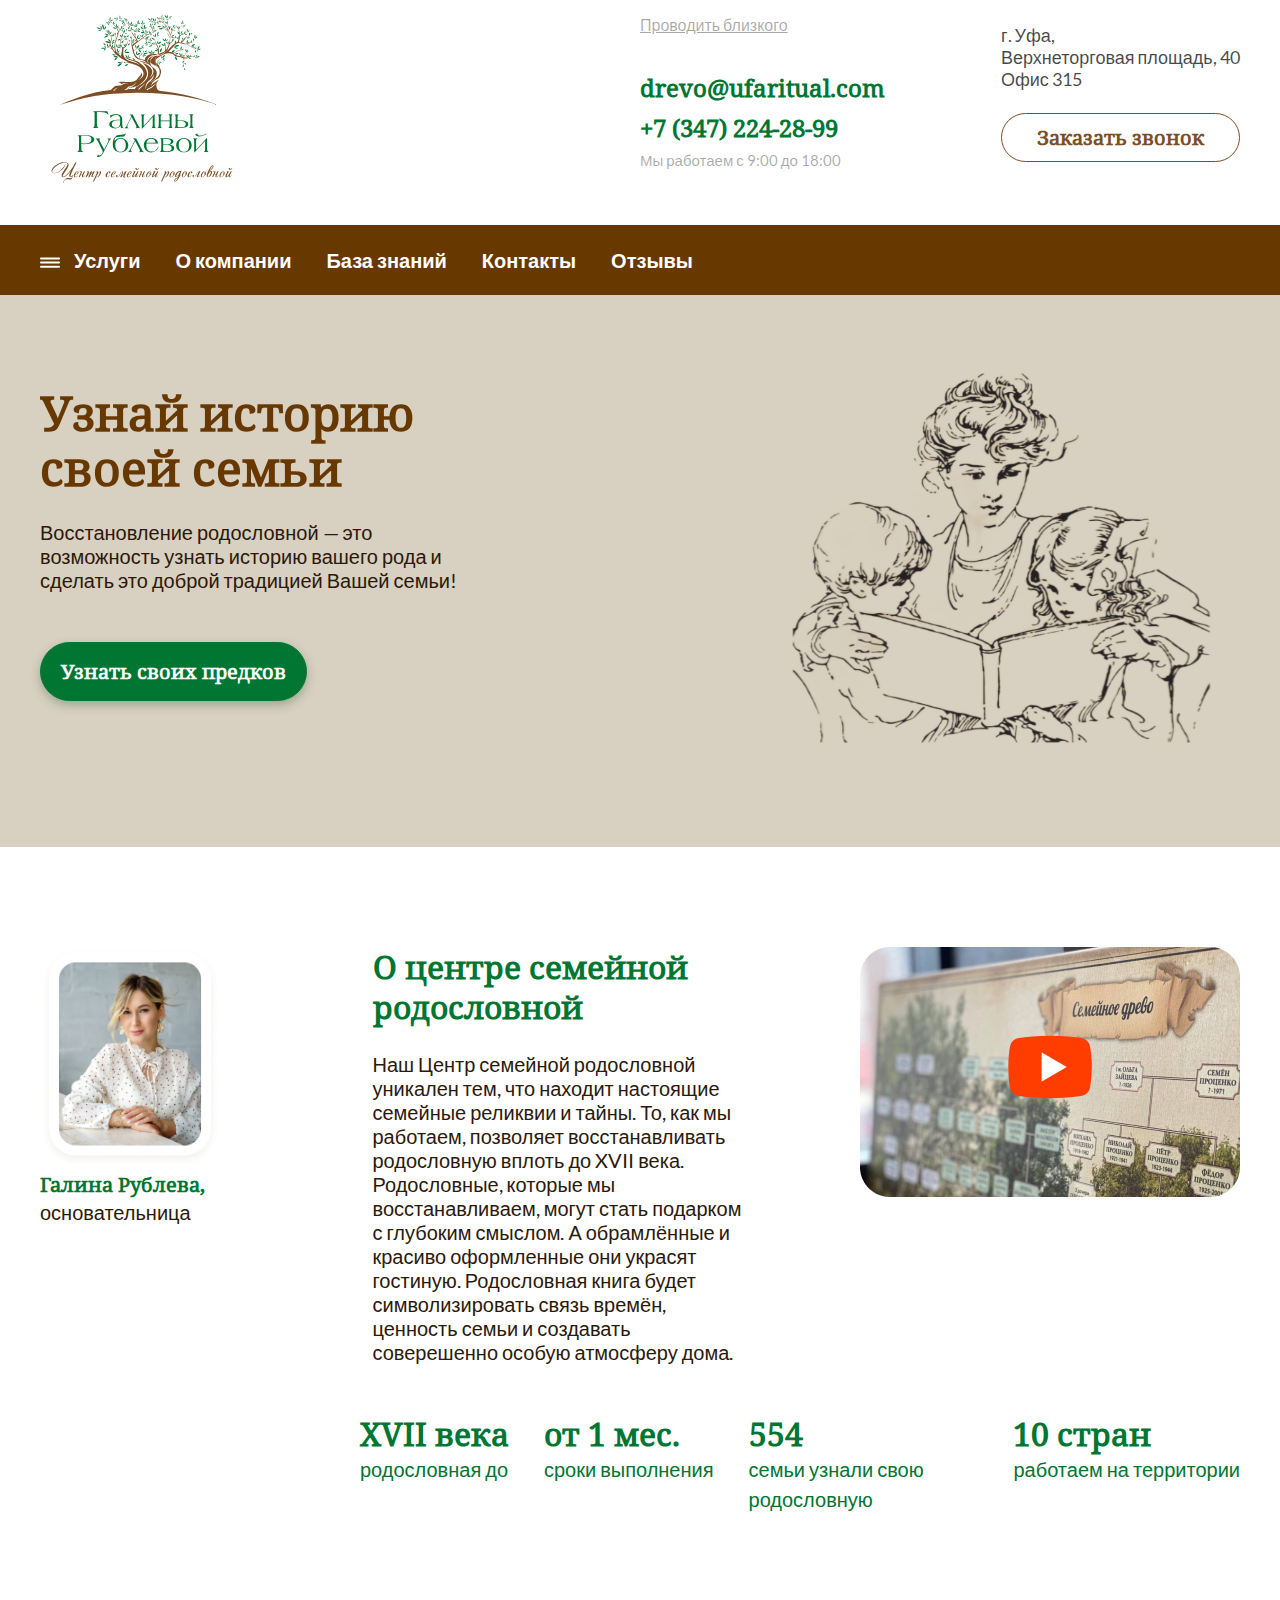
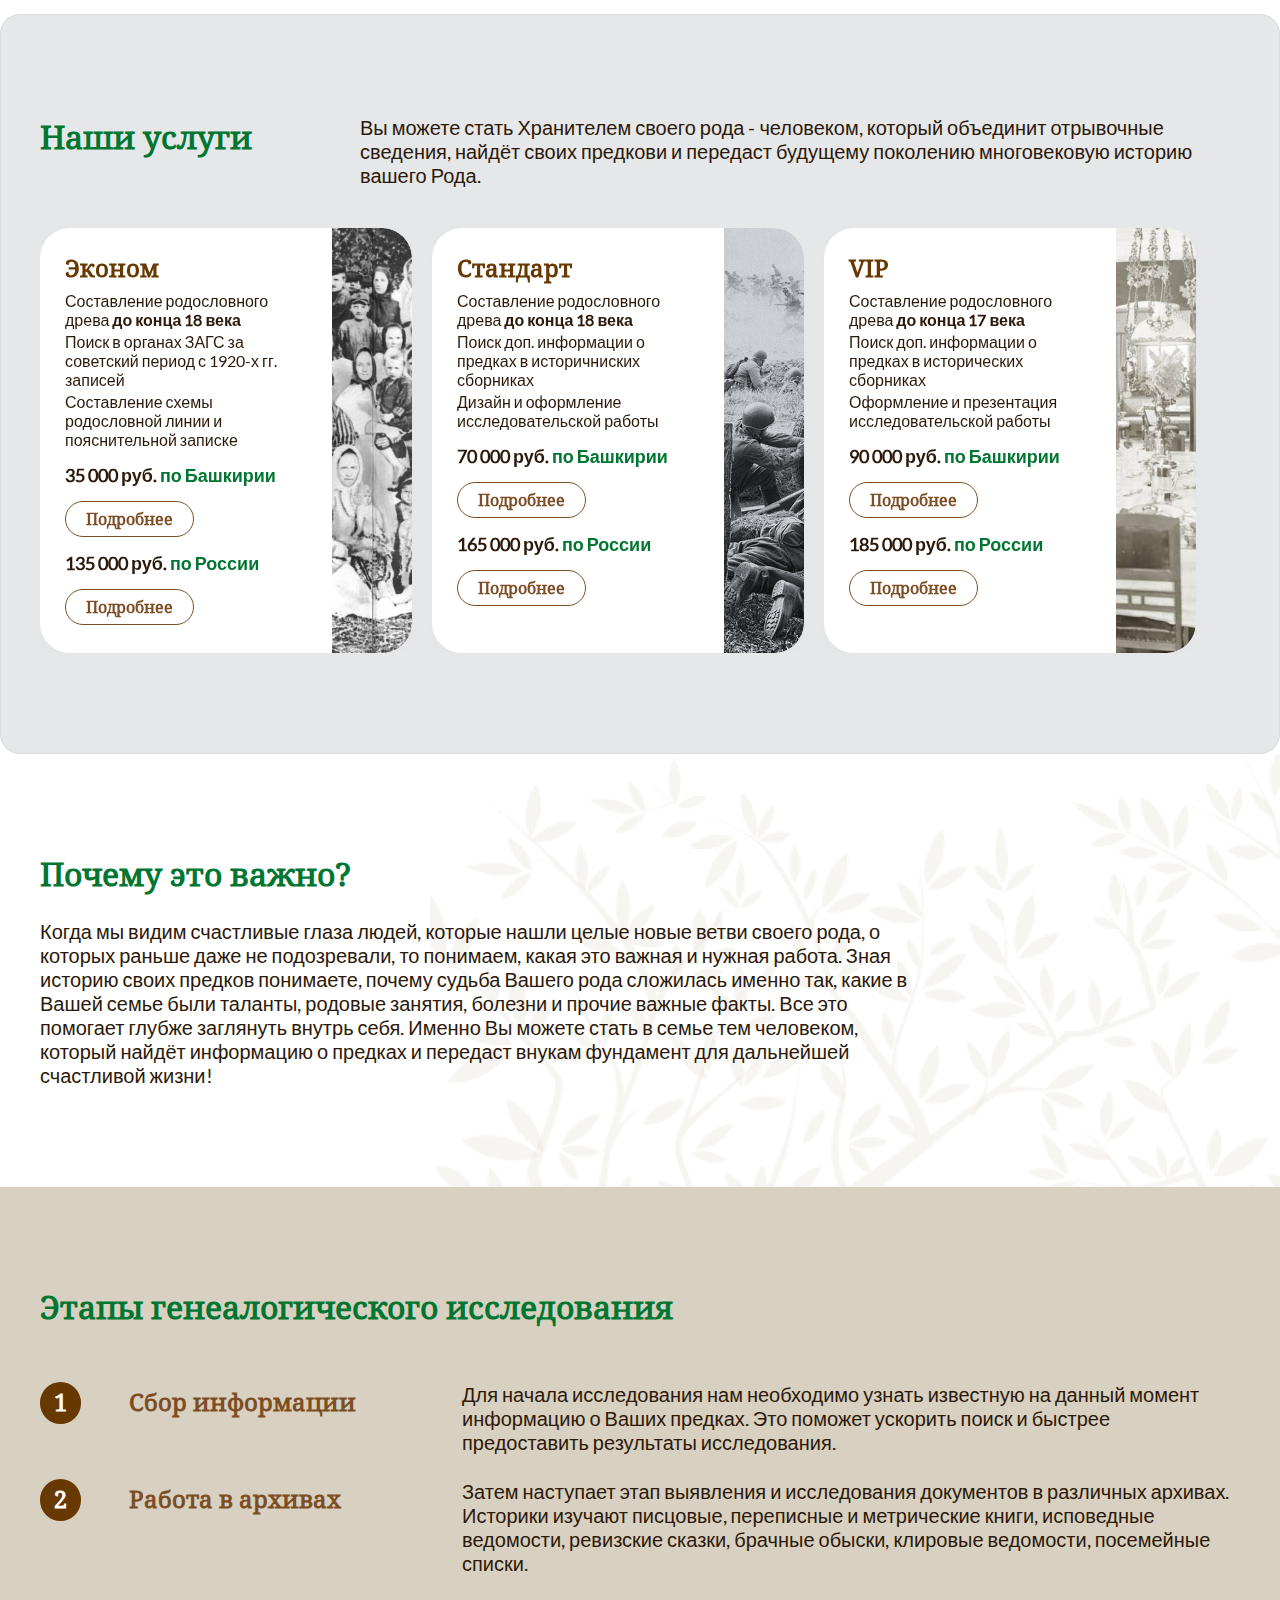
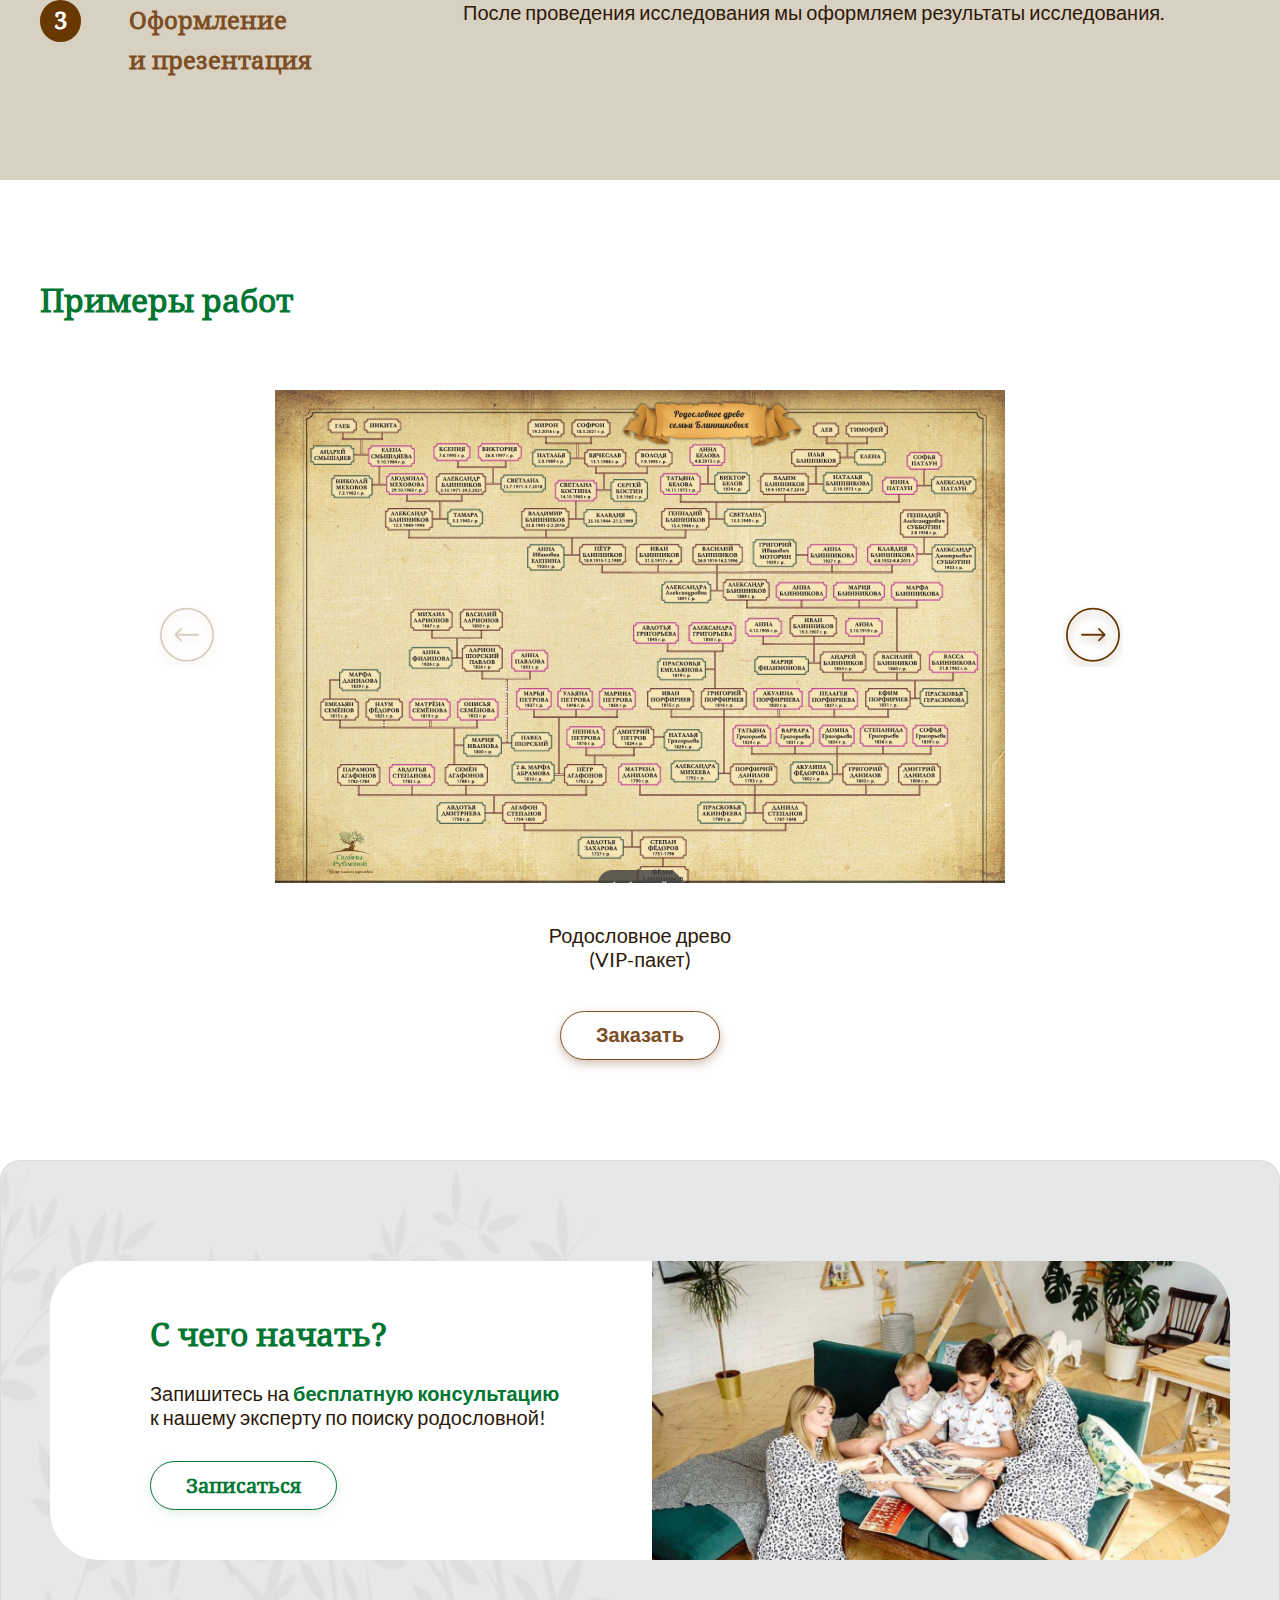
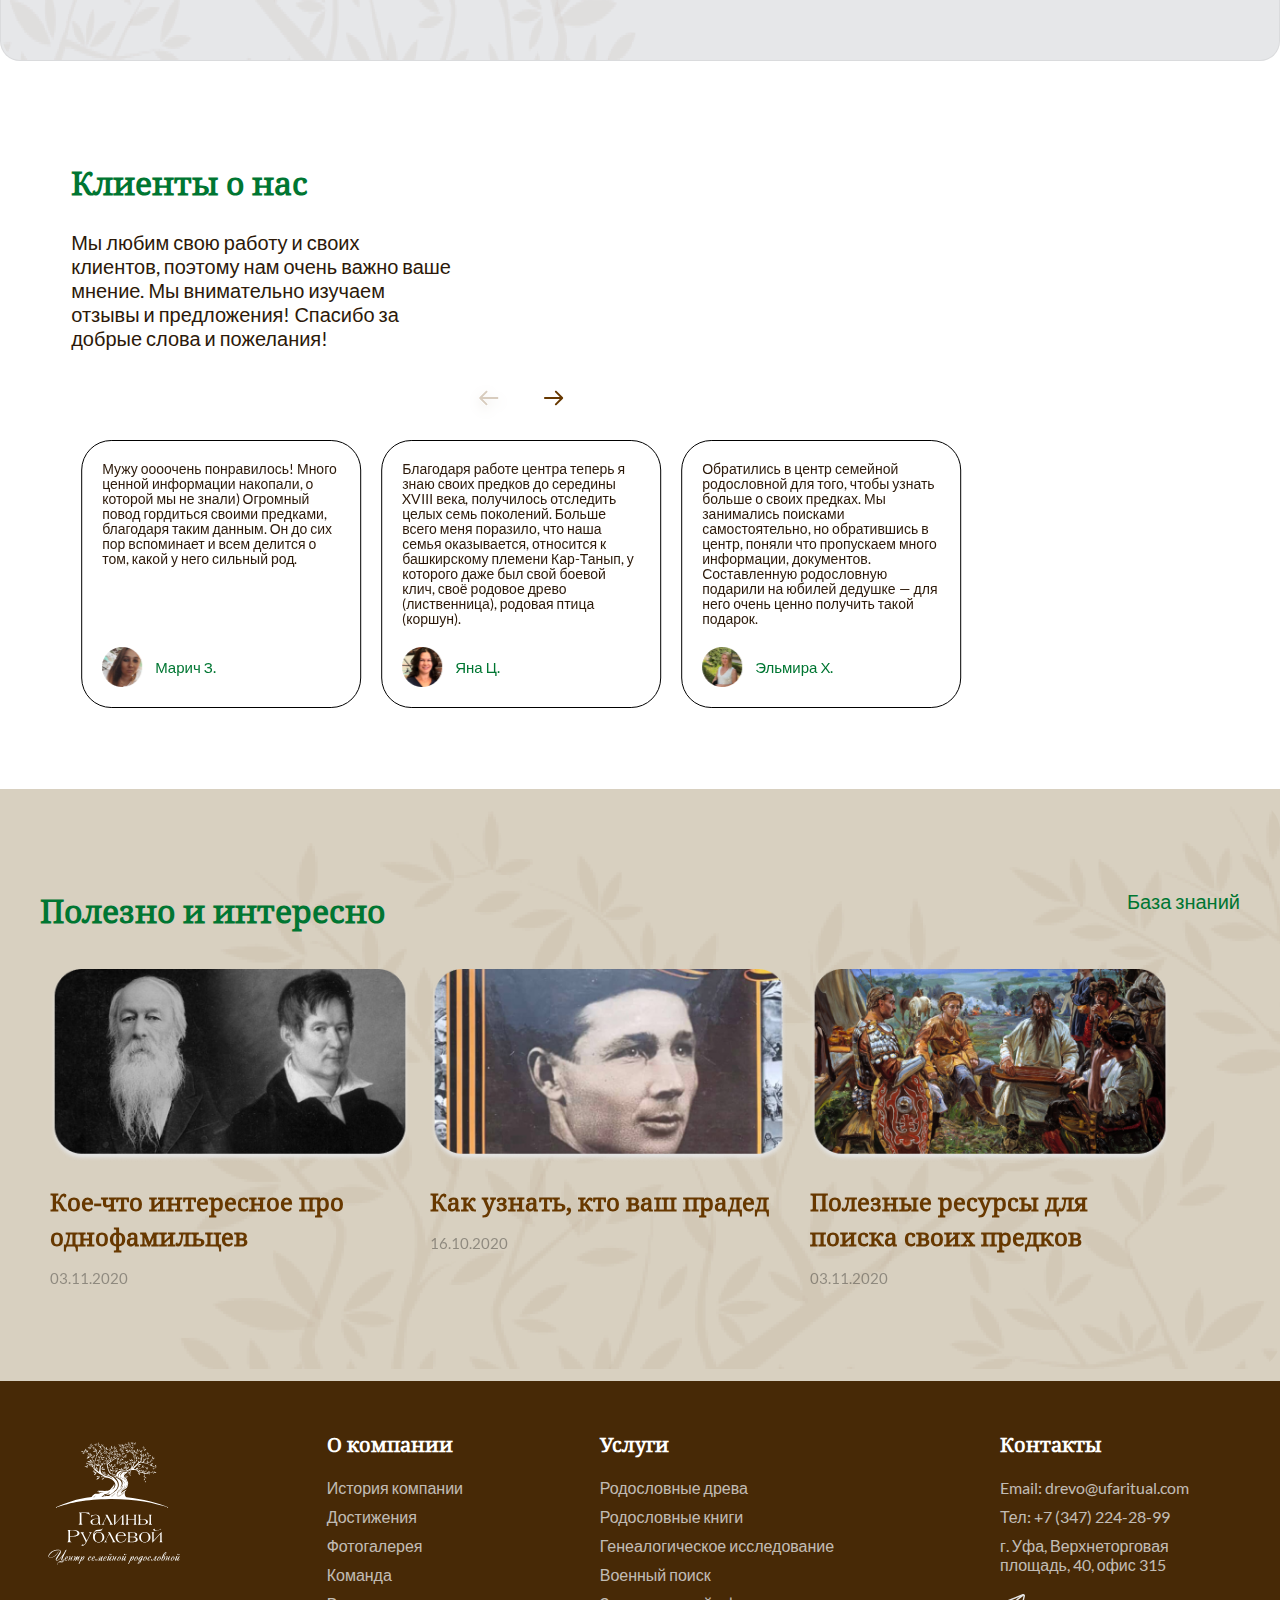
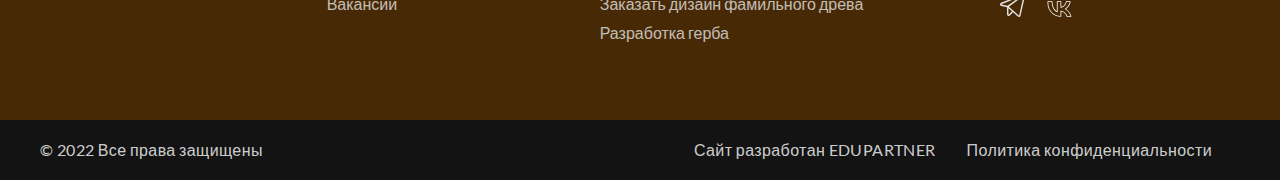
==== commit 70432704: "first commit" ====
--- a/index.html
+++ b/index.html
@@ -59,14 +59,51 @@
         <nav class="header__nav">
             <div class="container">
                 <ul class="header__list">
-                    <li class="header__item">                        
-                        <a href="#!" class="header__link">
+                    <li class="header__item list">                        
+                        <a href="./page_services/" class="header__link">
                             <img src="./img/burger_min.svg" alt="burger_min">
                             Услуги
                         </a>
+                        <ul class="header__nav-list">
+                            <li>
+                                <a href="#!">Родословные древа</a>
+                            </li>
+                            <li>
+                                <a href="#!">Родословные книги</a>
+                            </li>
+                            <li>
+                                <a href="#!">Генеалогическое исследование</a>
+                            </li>
+                            <li>
+                                <a href="#!">Военный поиск</a>
+                            </li>
+                            <li>
+                                <a href="#!">Заказать дизайн фамильного древа</a>
+                            </li>
+                            <li>
+                                <a href="#!">Разработка герба</a>
+                            </li>
+                        </ul>
                     </li>
-                    <li class="header__item">
+                    <li class="header__item list">
                         <a href="#!" class="header__link">О компании</a>
+                        <ul class="header__nav-list">
+                            <li>
+                                <a href="#!">История компании</a>
+                            </li>
+                            <li>
+                                <a href="#!">Наши достижения</a>
+                            </li>
+                            <li>
+                                <a href="#!">Фотогалерея</a>
+                            </li>
+                            <li>
+                                <a href="#!">Команда</a>
+                            </li>
+                            <li>
+                                <a href="#!">Вакансии</a>
+                            </li>
+                        </ul>
                     </li>
                     <li class="header__item">
                         <a href="#!" class="header__link">База знаний</a>
@@ -77,16 +114,56 @@
                     <li class="header__item">
                         <a href="#!" class="header__link">Отзывы</a>
                     </li>
-                </ul>
+                </ul>                
             </div>
         </nav>
         <div class="header__burger-menu">
             <ul class="header__burger-list">
                 <li class="header__burger-item">
-                    <a href="#!" class="header__burger-link">Услуги</a>
+                    <a href="#!" class="header__burger-link list">Услуги</a>
+                    <ul class="burger-link__ul animated fadeInRight">
+                        <li class="burger-link__li">
+                            <a href="#!">Родословные древа</a>
+                        </li>
+                        <li class="burger-link__li">
+                            <a href="#!">Родословные книги</a>
+                        </li>
+                        <li class="burger-link__li">
+                            <a href="#!">Генеалогическое исследование</a>
+                        </li>
+                        <li class="burger-link__li">
+                            <a href="#!">Военный поиск</a>
+                        </li>
+                        <li class="burger-link__li">
+                            <a href="#!">Заказать дизайн</a>
+                        </li>
+                        <li class="burger-link__li">
+                            <a href="#!">Заказать дизайн фамильного древа</a>
+                        </li>
+                        <li class="burger-link__li">
+                            <a href="#!">Разработка герба</a>
+                        </li>
+                    </ul>                  
                 </li>
                 <li class="header__burger-item">
-                    <a href="#!" class="header__burger-link">О компании</a>
+                    <a href="#!" class="header__burger-link list">О компании</a>
+                    <ul class="burger-link__ul animated fadeInRight">
+                        <li class="burger-link__li">
+                            <a href="#!">История компании</a>
+                        </li>
+                        <li class="burger-link__li">
+                            <a href="#!">Наши достижения</a>
+                        </li>
+                        <li class="burger-link__li">
+                            <a href="#!">Фотогалерея</a>
+                        </li>
+                        <li class="burger-link__li">
+                            <a href="#!">Команда</a>
+                        </li>
+                        <li class="burger-link__li">
+                            <a href="#!">Вакансии</a>
+                        </li>                        
+                    </ul> 
                 </li>
                 <li class="header__burger-item">
                     <a href="#!" class="header__burger-link">База знаний</a>
@@ -98,9 +175,12 @@
                     <a href="#!" class="header__burger-link">Отзывы</a>
                 </li>
             </ul>
-            <div class="header__nav-close">
-                <!-- <span class="header__nav-close-line"></span>
-                <span class="header__nav-close-line"></span> -->
+            <div class="header__nav-close"></div>
+            <div class="header__down-block">
+                <div class="header__nav-img">
+                    <img src="./img/footer_logo.svg" alt="footer_logo">
+                </div>
+                <div class="header__nav-txt">г. Уфа,<br>Верхнеторговая площадь, 40<br>Офис 315</div>
             </div>
         </div>     
     </header>    
@@ -112,7 +192,7 @@
                         Узнай историю своей семьи
                     </div>
                     <div class="history__desc">
-                        Восстановление родословной — это возможность узнать историю вашего рода и сделать это доброй традицией Вашей семьи!
+                        Восстановление родословной — это возможность узнать историю вашего рода и сделать это доброй традицией Вашей семьи!
                     </div>
                     <button class="history__btn">
                         Узнать своих предков
@@ -560,6 +640,7 @@
     </div>
 
     <script src="./js/main.js"></script>
+    <script src="./js/navigate.js"></script>
     <script src="./js/playVideo.js"></script>
 </body>
 </html>--- a/css/styles.css
+++ b/css/styles.css
@@ -43,7 +43,6 @@
 	display: flex;
 	justify-content: space-between;
 	width: calc(50%);
-	/* max-width: 665px; */
 }
 .header__contacts-first{
 	max-width: 240px;
@@ -105,6 +104,12 @@
 	border-radius: 50px;
 	background-color: #FFFFFF;
 }
+.header__button:hover{
+	cursor: pointer;
+	color: #FFFFFF;
+	background: #7D4E24;
+	box-shadow: 0px 4px 10px rgba(132, 99, 70, 0.38);
+}
 .header__nav{
 	background-color: #673800;
 	padding: 23px 0;
@@ -125,1017 +130,10 @@
 	padding-right: 10px;
 	vertical-align: middle;
 }
-.history{
-	background-color: rgba(209, 199, 180, 0.84);
-}
-.history__inner{
-	display: flex;
-	justify-content: space-between;
-}
-.history__left-side{
-	max-width: 450px;
-	padding: 90px 0 146px 0;
-}
-.history__title{
-	font-family: 'Noto', serif;
-	font-weight: 700;
-	font-size: 48px;
-	line-height: 55px;
-	background: linear-gradient(90.47deg, #673800 0.3%, #673800 46.05%, #673800 94.46%);
-	-webkit-background-clip: text;
-	-webkit-text-fill-color: transparent;
-	background-clip: text;
-	text-fill-color: transparent;
-}
-.history__desc{
-	font-weight: 400;
-	font-size: 20px;
-	line-height: 24px;
-	color: #2C1909;
-	margin-top: 25px;
-}
-.history__btn{
-	margin-top: 50px;
-	padding: 15px 20px;
-	font-family: 'Noto', serif;
-	font-weight: 700;
-	font-size: 20px;
-	line-height: 27px;
-	color: #FFFFFF;
-	border-radius: 50px;
-	border: 1px solid #007632;
-	background: #007632;
-	box-shadow: 0px 4px 10px rgba(38, 91, 61, 0.34);
-}
-.history__btn:hover{
-	cursor: pointer;
-}
-.history__right-side{
-	margin-top: 50px;
-	margin-bottom: 50px;
-}
-.history__img{
-	max-width: 465px;
-	height: auto;
-}
-.about__inner{
-	margin: 100px 0;
-}
-.about__up-content{
-	display: flex;
-	justify-content: space-between;
-}
-.about__left-side{
-	width: 225px;
-}
-.about__img{
-	max-width: 180px;
-	max-height: 225px;
-}
-.about__name{
-	font-family: 'Noto', serif;
-	font-weight: 700;
-	font-size: 20px;
-	line-height: 30px;
-	color: #007632;
-}
-.about__center{
-	max-width: 380px;
-}
-.about__title{
-	font-family: 'Noto', serif;
-	font-style: normal;
-	font-weight: 700;
-	font-size: 32px;
-	line-height: 40px;	
-	color: #007632;
-	margin-bottom: 25px;
-}
-.about__text{
-	font-weight: 400;
-	font-size: 20px;
-	line-height: 24px;
-	color: #2C1909;
-}
-.about__right-side{
-	width: 380px;
-}
-.about__video{
-	width: 380px;
-	height: 250px;
-	background: url("../img/video.png");
-	cursor: pointer;
-}
-.play__circle{
-	max-width: 100px;
-	max-height: 100px;
-	position: relative;
-	left: 50%;
-	top: 0;
-	transform: translate(-50%, 70%);	
-}
-.about__down-content{
-	display: flex;
-	justify-content: space-between;
-	max-width: 880px;
-	margin-left: auto;
-	margin-right: 0;
-	margin-top: 50px;
-}
-.about__foot-item{
-	max-width: 230px;
-}
-.about__foot-title{
-	font-family: 'Noto', serif;
-	font-weight: 700;
-	font-size: 32px;
-	line-height: 40px;
-	color: #007632;
-}
-.about__foot-desc{
-	font-weight: 400;
-	font-size: 20px;
-	line-height: 30px;
-	color: #007632;
-}
-.services{
-	background: #E6E7E9;
-	border: 1px solid rgba(0, 0, 0, 0.05);
-	border-radius: 20px;
-}
-.services__inner{
-	margin: 100px 0;
-}
-.services__head{
-	display: flex;
-	justify-content: space-between;
-}
-.services__title{
-	font-family: 'Noto', serif;
-	font-weight: 700;
-	font-size: 32px;
-	line-height: 44px;
-	color: #007632;
-}
-.services__desc{
-	max-width: 880px;
-	font-weight: 400;
-	font-size: 20px;
-	line-height: 24px;
-	color: #2C1909;
-}
-/* ========================================================================================= */
-.services__slider {
-	margin-top: 41px;
-	vertical-align: middle;
-	position: relative;
-	display: inline-block;
-	width: 100%;
-	overflow: hidden;
-	/* Чтобы во время перетаскивания слайда ничего не выделить внутри него */
-	user-select: none;
-	/* Чтобы запретить скролл страницы, если мы начали двигать слайдер по оси X */
-	touch-action: pan-y;
-	}
-	
-	/* Если где-то внутри слайдера будут изображения,
-	то нужно задать им pointer-events: none,
-	чтобы они не перетаскивались мышью */
-	
-	.services__slider img {
-	pointer-events: none;
-	}
-	
-	.services__slider-list {
-	width: 100%;
-	height: 425px;
-	overflow: hidden;
-	}
-	
-	.services__slider-list.grab {
-	cursor: grab;
-	}
-	
-	.services__slider-list.grabbing{
-	cursor: grabbing;
-	}
-	
-	.services__slider-track {
-	display: flex;
-	}
-	
-	.services__slide {
-	width: 372px;
-	height: 425px;
-	padding-right: 20px;
-	flex-shrink: 0;
-	display: flex;
-	align-items: center;
-	justify-content: center;
-	box-sizing: content-box;
-	}
-	
-	.slide img {
-	/* width: 100%;
-	height: 100%; */
-	}
-	
-	/* .slider-arrows {
-	margin-top: 50px;
-	text-align: center;
-	}   */
-	/* .next,
-	.prev {
-	display: inline-block;
-	vertical-align: middle;
-	padding: 0;
-	border: none;
-	cursor: pointer;
-	}
-	
-	.next.disabled,
-	.prev.disabled {
-	opacity: .25;
-	pointer-events: none;
-	} */
-	/* ========================================================================================= */
-.services__track{
-	display: flex;
-}
-.services__arrows{
-	display: none;
-	margin: 0 auto;
-	width: fit-content;
-	margin-top: 50px;
-}
-.services__arrow-prev, .services__arrow-next{
-	width: 78px;
-	height: 42px;
-	
-	background-color: #E6E7E9;
-	background-position: center center;
-	background-size: 130%;
-}
-.services__arrow-prev{
-	background-image: url("../img/services_arrow-left.svg");
-}
-.services__arrow-next{
-	background-image: url("../img/services_arrow-right.svg");
-	margin-left: 20px;
-}
-.services__center{
-	display: inline-block;
-}
-.services__card{
-	width: 372px;
-	height: 425px;
-	flex-shrink: 0;
-	box-sizing: border-box;
-	background-position: right center;
-	background-repeat: no-repeat;
-	background-color: #FFFFFF;
-	box-shadow: 0px 4px 5px #E4E4E4;
-	border-radius: 30px;
-	padding: 20px 100px 30px 25px;
-}
-.services__card.first{
-	background-image: url("../img/card_first_bg.png");
-	background-size: contain;
-}
-.services__card.second{
-	background-image: url("../img/card_second_bg.png");
-	background-size: contain;
-}
-.services__card.last{
-	background-image: url("../img/card_last_bg.png");
-	background-size: contain;
-}
-.cards__title{
-	font-family: 'Noto', serif;
-	font-weight: 700;
-	font-size: 24px;
-	line-height: 40px;
-	color: #673800;
-}
-.cards__desc{
-	font-weight: 400;
-	font-size: 16px;
-	line-height: 19px;
-	color: #2C1909;
-	max-width: 255px;
-	padding-top: 3px;
-}
-.cards__price{
-	margin-top: 15px;
-	font-weight: 700;
-	font-size: 18px;
-	line-height: 22px;
-	color: #2C1909;
-}
-.cards__price>span{
-	color: #007632;
-}
-.cards__btn{
-	margin-top: 15px;
-	padding: 6px 20px;
-	background: #FFFFFF;
-	border: 1px solid #7D4E24;
-	border-radius: 50px;
-
-	font-family: 'Noto', serif;
-	font-weight: 700;
-	font-size: 16px;
-	line-height: 22px;
-	color: #7D4E24;
-}
-.cards__btn:hover{
-	cursor: pointer;
-	color: #FFFFFF;
-	background: #7D4E24;
-	box-shadow: 0px 4px 10px rgba(132, 99, 70, 0.38);
-}
-.why{
-	background-image: url("../img/why_bg.png");
-	background-repeat: no-repeat;
-	background-position: right center;
-}
-.why__inner{
-	padding: 100px 0;	
-}
-.why__title{
-	font-family: 'Noto', serif;
-	font-weight: 700;
-	font-size: 32px;
-	line-height: 40px;
-	color: #007632;
-}
-.why__desc{
-	font-weight: 400;
-	font-size: 20px;
-	line-height: 24px;
-	color: #2C1909;
-	max-width: 881px;
-	margin-top: 25px;
-}
-.stages{
-	background-color: rgba(209, 199, 180, 0.84);
-}
-.stages__inner{
-	padding: 100px 0;
-}
-.stages__title{
-	font-family: 'Noto', serif;
-	font-weight: 700;
-	font-size: 32px;
-	line-height: 40px;
-	color: #007632;
-}
-.stages__items{
-	margin-top: 55px;
-}
-.stages__item{
-	padding-bottom: 25px;
-	display: flex;
-	justify-content: space-between;
-}
-.stages__item:last-child{
-	padding-bottom: 0;
-}
-.stages__left-block{
-	width: 330px;
-	white-space: nowrap;
-	flex-shrink: 0;
-}
-.stages__num{
-	display: inline-block;
-	background: #673800;
-	width: 41px;
-	height: 42px;
-	text-align: center;
-	border-radius: 50px;
-	margin-right: 45px;
-	vertical-align: top;
-
-	font-family: 'Noto', serif;
-	font-weight: 700;
-	font-size: 24px;
-	line-height: 40px;
-	color: #FFFFFF;
-}
-.stages__text{
-	display: inline-block;
-	max-width: 242px;
-	font-family: 'Noto', serif;
-	font-weight: 700;
-	font-size: 24px;
-	line-height: 40px;
-	color: #7D4E24;
-}
-
-.stages__item:last-child>.stages__desc{
-	width: 777px;
-}
-.stages__desc{
-	max-width: 778px;
-	font-weight: 400;
-	font-size: 20px;
-	line-height: 24px;
-	color: #2C1909;
-}
-.expamples{
-	background-color: rgba(209, 199, 180, 0.84);
-}
-.examples__inner{
-	padding: 100px 0;
-}
-.examples__title{
-	font-family: 'Noto', serif;
-	font-weight: 700;
-	font-size: 32px;
-	line-height: 40px;
-	color: #007632;
-}
-.examples__slider{
-	width: fit-content;
-	margin: 70px auto 20px auto;
-}
-.slider_prev-btn, .slider_next-btn{
-	background-color: #ffffff;	
-	background-repeat: no-repeat;
-	background-size: 120% 120%;
-	background-position: center center;
-	width: 60px;
-	height: 60px;
-}
-.slider_prev-btn{
-	background-image: url("../img/btn_slider_left.svg");
-}
-.slider_next-btn{
-	background-image: url("../img/btn_slider_right.svg");
-}
-.slider_next-btn:hover{
-	background-image: url("../img/btn_slider_right_hover.svg");
-}
-.slider_prev-btn:hover{
-	background-image: url("../img/btn_slider_left-hover.svg");
-}
-
-/* ========================================================================================= */
-.slider {
-vertical-align: middle;
-margin-left: 55px;
-margin-right: 55px;
-position: relative;
-display: inline-block;
-width: 730px;
-/* Чтобы во время перетаскивания слайда ничего не выделить внутри него */
-user-select: none;
-/* Чтобы запретить скролл страницы, если мы начали двигать слайдер по оси X */
-touch-action: pan-y;
-}
-
-/* Если где-то внутри слайдера будут изображения,
-то нужно задать им pointer-events: none,
-чтобы они не перетаскивались мышью */
-
-.slider img {
-pointer-events: none;
-}
-
-.slider-list {
-width: 730px;
-height: 493px;
-overflow: hidden;
-}
-
-.slider-list.grab {
-cursor: grab;
-}
-
-.slider-list.grabbing{
-cursor: grabbing;
-}
-
-.slider-track {
-display: flex;
-}
-
-.slide {
-width: 730px;
-height: 493px;
-/* Чтобы слайды не сжимались */
-flex-shrink: 0;
-display: flex;
-align-items: center;
-justify-content: center;
-box-sizing: content-box;
-}
-
-.slide img {
-width: 100%;
-height: 100%;
-}
-
-.slider-arrows {
-margin-top: 50px;
-text-align: center;
-}  
-.next,
-.prev {
-display: inline-block;
-vertical-align: middle;
-padding: 0;
-border: none;
-cursor: pointer;
-}
-
-.next.disabled,
-.prev.disabled {
-opacity: .25;
-pointer-events: none;
-}
-/* ========================================================================================= */
-
-.examples__text{
-font-weight: 400;
-font-size: 20px;
-line-height: 24px;
-text-align: center;
-color: #2C1909;
-margin: 40px auto;
-max-width: 188px;
-}
-.examples__btn{
-position: relative;
-left: 50%;
-transform: translate(-50%, 0);
-
-font-weight: 700;
-font-size: 20px;
-line-height: 27px;
-color: #7D4E24;
-background-color: #FFFFFF;
-
-border: 1px solid #7D4E24;
-box-shadow: 0px 4px 10px rgba(132, 99, 70, 0.38);
-border-radius: 50px;
-padding: 10px 35px;
-}
-.examples__btn:hover{
-	color: #FFFFFF;
-	background: #7D4E24;
-	cursor: pointer;
-}
-.beginning{
-	background-color: #E6E7E9;
-	border: 1px solid rgba(0, 0, 0, 0.05);
-	border-radius: 20px;
-	
-	background-image: url('../img/beginning_bg.png');
-	background-repeat: no-repeat;
-	background-position: left center;
-	background-size: 50% 100%;
-}
-.beginning__inner{
-	padding: 100px 0;
-}
-.beginning__box{
-	background-color: #FFFFFF;
-	border-radius: 50px;
-	display: flex;
-	flex-wrap: nowrap;
-	align-items: center;
-	justify-content: space-between;
-	max-width: 1180px;
-	overflow: hidden;
-	
-	position: relative;
-	left: 50%;
-	transform: translate(-50%, 0);
-}
-.beginning__left-side{
-	padding: 0 80px 0 100px;
-	width: 50%;
-	box-sizing: border-box;
-	flex-shrink: 0;
-}
-.beginning__right-side{
-	width: 578px;	
-	max-height: 299px;
-	box-sizing: border-box;	
-}
-.beginning__right-side>img{	
-	object-fit: contain;
-}
-.beginning__title{
-	font-family: 'Noto', serif;
-	font-weight: 700;
-	font-size: 32px;
-	line-height: 44px;
-	color: #007632;
-	margin-bottom: 25px;
-}
-.beginning__text{
-	font-weight: 400;
-	font-size: 20px;
-	line-height: 24px;
-	color: #2C1909;
-	max-width: 410px;
-	margin-bottom: 32px;
-}
-.beginning__text>span{
-	font-weight: 700;
-	color: #007632;
-}
-.beginning_btn{
-	border: 1px solid #007632;
-	box-shadow: 0px 4px 10px rgba(195, 218, 204, 0.39);
-	border-radius: 50px;
-	padding: 10px 35px;
-	width: fit-content;
-
-	font-family: 'Noto', serif;
-	font-weight: 700;
-	font-size: 20px;
-	line-height: 27px;
-	color: #007632;
-}
-.beginning_btn:hover{
-	cursor: pointer;
-	color: #FFFFFF;
-	background: #007632;
-}
-.reviews{
-	overflow-x: hidden;
-}
-.reviews>.container{
-	max-width: 1310px;
-	margin: 0;
-
-	position: relative;
-	left: 50%;
-	transform: translate(-46%, 0);
-}
-.reviews__inner{
-	padding: 100px 0 80px 0;
-}
-.reviews__left-box{
-	display: inline-block;
-	max-width: 380px;
-	vertical-align: top;
-	margin-right: 20px;
-}
-.reviews__title{
-	font-family: 'Noto', serif;
-	font-weight: 700;
-	font-size: 32px;
-	line-height: 44px;
-	color: #007632;
-	margin-bottom: 25px;
-}
-.reviews__desc{
-	font-weight: 400;
-	font-size: 20px;
-	line-height: 24px;
-	color: #2C1909;
-}
-.reviews__right-box{
-	display: inline-block;
-	vertical-align: top;
-	max-width: 900px;
-}
-.reviews__card{
-	border-radius: 30px;	
-	/* border: 1px solid rgba(0, 0, 0, 0.05);
-	filter: drop-shadow(0px 4px 4px rgba(222, 187, 125, 0.14)); */
-	border: 1px solid black;
-	padding: 20px;
-	height: 84%;
-	position: relative;
-}
-.reviews__comment{
-	font-weight: 500;
-	font-size: 14px;
-	line-height: 15px;
-	color: #2C1909;
-}
-.reviews__avatar{
-	position: absolute;
-	bottom: 20px;
-}
-
-.reviews__photo{
-	width: 40px;
-	height: 40px;
-	display: inline-block;
-	vertical-align: middle;
-	margin-right: 10px;
-}
-.reviews__name{
-	font-weight: 400;
-	font-size: 15px;
-	line-height: 18px;
-	color: #007632;
-	display: inline-block;
-	vertical-align: middle;
-}
-.reviews__arrow{
-	width: 80px;
-	height: 42px;
-	background-color: #FFFFFF;
-}
-.reviews__center{
-	display: inline-block;
-}
-.reviews__arrow:last-child{
-	margin-left: 20px;
-}
-
-/* ===================================================================================== */
-.reviews__slider {
-	position: relative;
-	max-width: 900px;
-	margin: 0 auto;
-	/* Чтобы во время перетаскивания слайда ничего не выделить внутри него */
-	user-select: none;
-	/* Чтобы запретить скролл страницы, если мы начали двигать слайдер по оси X */
-	touch-action: pan-y;
-  }
-  
-  /* Если где-то внутри слайдера будут изображения,
-  то нужно задать им pointer-events: none,
-  чтобы они не перетаскивались мышью */
-  
-  .reviews__slider img {
-	pointer-events: none;
-  }
-  
-  .reviews__slider-list {
-	width: 900px;
-	height: 270px;
-	overflow: hidden;
-  }
-  
-  .reviews__slider-list.grab {
-	cursor: grab;
-  }
-  
-  .reviews__slider-list.grabbing{
-	cursor: grabbing;
-  }
-  
-  .reviews__slider-track {
-	display: flex;
-  }
-  
-  .reviews__slide {
-	width: 280px;
-	height: 270px;
-	/* Чтобы слайды не сжимались */
-	flex-shrink: 0;
-	padding-right: 10px;
-	padding-left: 10px;
-	display: flex;
-	align-items: center;
-	justify-content: center;
-	box-sizing: content-box;
-  }
-
-  .reviews__slide img {
-	width: 100%;
-	height: 100%;
-  }
-  
-  .reviews__arrows {
-	margin-top: 27px;
-	margin-bottom: 20px;
-	text-align: center;
-  }
-  /* ===================================================================================== */
-  .useful{
-	background-color: rgba(209, 199, 180, 0.84);
-	
-	background-image: url('../img/useful_bg.png');
-	background-repeat: no-repeat;
-	background-position: right center;
-}
-.useful__inner{
-	padding: 100px 0 90px 0;
-}
-.useful__head{
-	display: flex;
-	justify-content: space-between;
-	margin-bottom: 35px;
-}
-.useful__title{
-	font-family: 'Noto', serif;
-	font-weight: 700;
-	font-size: 32px;
-	line-height: 44px;
-	color: #007632;
-}
-.useful__text{
-	font-weight: 400;
-	font-size: 20px;
-	line-height: 24px;
-	color: #007632;
-}
-.useful__cards{
-	display: flex;
-}
-
-
-/* ========================================================================================= */
-.useful__slider {
-	vertical-align: middle;
-	position: relative;
-	display: inline-block;
-	width: 100%;
-	/* Чтобы во время перетаскивания слайда ничего не выделить внутри него */
-	user-select: none;
-	/* Чтобы запретить скролл страницы, если мы начали двигать слайдер по оси X */
-	touch-action: pan-y;
-	}
-	
-	/* Если где-то внутри слайдера будут изображения,
-	то нужно задать им pointer-events: none,
-	чтобы они не перетаскивались мышью */
-	
-	.useful__slider img {
-	pointer-events: none;
-	}
-	
-	.useful__list {
-	width: 100%;
-	height: 323px;
-	overflow: hidden;
-	}
-	
-	.useful__list.grab {
-	cursor: grab;
-	}
-	
-	.useful__list.grabbing{
-	cursor: grabbing;
-	}	
-	
-	.useful__card {
-	width: 380px;
-	height: 323px;
-	/* Чтобы слайды не сжимались */
-	flex-shrink: 0;
-	display: flex;
-	align-items: top;
-	justify-content: center;
-	box-sizing: content-box;
-	}
-	
-	.slide img {
-	width: 100%;
-	height: 100%;
-	}
-	
-	.slider-arrows {
-	margin-top: 50px;
-	text-align: center;
-	}  
-	/* .next,
-	.prev {
-	display: inline-block;
-	vertical-align: middle;
-	padding: 0;
-	border: none;
-	cursor: pointer;
-	}
-	
-	.next.disabled,
-	.prev.disabled {
-	opacity: .25;
-	pointer-events: none;
-	} */
-	/* ========================================================================================= */
-
-
-
-.useful__link{
-	text-decoration: none;
-	padding: 0 10px;
-}
-.useful__pic{
-	max-width: 380px;
-	max-height: 200px;
-}
-.useful__desc{
-	font-family: 'Noto', serif;
-	font-weight: 700;
-	font-size: 24px;
-	line-height: 35px;
-	color: #673800;
-
-	max-width: 380px;
-	margin: 20px 0 15px 0;
-}
-.useful__date{
-	font-weight: 400;
-	font-size: 15px;
-	line-height: 18px;
-	color: rgba(0, 0, 0, 0.34);
-}
-.footer{
-	background-color: #472906;
-}
-.footer__inner{
-	padding: 50px 0 68px 0;
-	display: flex;
-	justify-content: space-between;
-}
-.footer__logo{
-	max-width: 150p;
-	height: 142px;
-}
-.footer__title{
-	font-family: 'Noto', serif;
-	font-weight: 700;
-	font-size: 20px;
-	line-height: 27px;
-	color: #FFFFFF;
-	padding-bottom: 20px;
-}
-.footer__links{
-	list-style-type: none;
-	display: table;
-}
-.footer__links>li{	
-	padding-bottom: 10px;
-}
-.footer__link{
-	font-weight: 400;
-	font-size: 16px;
-	line-height: 19px;
-	color: rgba(228, 228, 228, 0.8);
-	text-decoration: none;
-}
-.footer__link>img{
-	padding-top: 10px;
-	padding-right: 19px;
-	max-width: 25px;
-	max-height: 23px;
-}
-.col-1{
-	max-width: 160px;
-}
-.col-2{
-	max-width: 280px;
-}
-.col-3{
-	max-width: 240px;
-}
-.policy{
-	background-color: #131313;
-}
-.policy__inner{
-	padding: 19px 0;
-	display: flex;
-	justify-content: space-between;
-}
-.policy__text{
-	font-weight: 400;
-	font-size: 16px;
-	line-height: 22px;
-	letter-spacing: 0.025em;
-	color: rgba(255, 255, 255, 0.8);
-	display: inline-block;
-	padding-right: 28px;
-}
-.overlay{position:fixed;display:none;justify-content:center;align-items:center;width:100%;height:100%;top:0;background-color:rgba(0,0,0,.8)}
-.overlay .video{width:720px;height:480px;position:relative}
-.overlay .close{color:#fff;font-size:36px;position:absolute;top:-27px;right:-25px;cursor:pointer}
-
-.text-one, .text-two, .text-three{
-	vertical-align: top;
-}
-
-
-
-
-
-
-
-
-
-
-
-
-
-
-
-
-
-
 .header__burger-menu {
 	position: fixed;
 	width: 85%;
-	height: 95%;
+	height: 100vh;
 	top: 0;
 	right: 0;
 	background-color: #673800;
@@ -1145,9 +143,12 @@
 	transition: .2s all linear;
 	border-radius: 20px 0 0 20px;
 }
-
+.overflow__stop{
+	overflow-y: hidden;
+}
 .header__nav_active{
 	transform: translateX(0);
+	overflow-y: hidden;
 }
 .header__burger-list{
 	max-width: 100%;
@@ -1159,7 +160,7 @@
 	margin-bottom: 15px;
 	list-style-type: none;
 }
-.header__burger-item::after{
+.header__burger-link::after{
 	content: '';
 	display: block;
 	height: .5px;
@@ -1178,7 +179,29 @@
 	color: #FFFFFF;
 	text-decoration: none;
 }
-
+.burger-link__ul{
+	display: none;
+	z-index: 10;
+	transform: translateY(-100%);
+	transition: .2s all linear;
+	
+}
+.burger-link__ul.link_show{
+	display: block;
+	transform: translateY(0);
+	overflow-y: hidden;
+}
+.burger-link__ul>li{
+	list-style-type: none;
+	padding: 15px 0;
+}
+.burger-link__ul>li>a{
+	text-decoration: none;
+	font-weight: 400;
+	font-size: 18px;
+	line-height: 22px;
+	color: #E4E4E4;
+}
 .header__nav-close {
 	width:50px;
 	height: 35px;
@@ -1194,10 +217,976 @@
 	box-shadow: 0px 4px 10px rgba(132, 99, 70, 0.38);
 	border-radius: 5px;
 }
-
-
-
-
+.header__down-block{
+	display: flex;
+	width: 100%;
+	justify-content: left;
+	align-items: flex-end;
+	margin-top: 85px;
+}
+.header__nav-img{
+	width: 89px;
+	height: 84px;
+	margin-right: 16px;
+}
+.header__nav-txt{
+	max-width: 260px;
+	font-weight: 500;
+	font-size: 14px;
+	line-height: 17px;
+	color: #E6E7E9;
+}
+.header__item.active{
+	text-decoration: underline;
+}
+.header .header__nav-list {
+	display: none;
+	position: absolute;
+	background: #FFFFFF;
+	box-shadow: 0px 0px 10px rgba(170, 170, 170, 0.7);
+	z-index: 10;
+	list-style: none;
+	padding: 20px 20px 20px 30px;
+	margin-top: 22px;
+	max-width: 280px;
+}
+.header__nav-list li {
+padding: 1rem;
+}
+.header__nav-list li:hover {
+text-decoration: underline;
+}
+.header__nav-list li a {
+text-decoration: none;
+font-weight: 400;
+font-size: 16px;
+line-height: 19px;
+color: #673800;
+}
+.header__nav-list.show{
+display: block;
+}
+.history{
+	background-color: rgba(209, 199, 180, 0.84);
+}
+.history__inner{
+	display: flex;
+	justify-content: space-between;
+}
+.history__left-side{
+	max-width: 450px;
+	padding: 90px 0 146px 0;
+}
+.history__title{
+	font-family: 'Noto', serif;
+	font-weight: 700;
+	font-size: 48px;
+	line-height: 55px;
+	background: linear-gradient(90.47deg, #673800 0.3%, #673800 46.05%, #673800 94.46%);
+	-webkit-background-clip: text;
+	-webkit-text-fill-color: transparent;
+	background-clip: text;
+	text-fill-color: transparent;
+}
+.history__desc{
+	font-weight: 400;
+	font-size: 20px;
+	line-height: 24px;
+	color: #2C1909;
+	margin-top: 25px;
+}
+.history__btn{
+	margin-top: 50px;
+	padding: 15px 20px;
+	font-family: 'Noto', serif;
+	font-weight: 700;
+	font-size: 20px;
+	line-height: 27px;
+	color: #FFFFFF;
+	border-radius: 50px;
+	border: 1px solid #007632;
+	background: #007632;
+	box-shadow: 0px 4px 10px rgba(38, 91, 61, 0.34);
+}
+.history__btn:hover{
+	cursor: pointer;
+}
+.history__right-side{
+	margin-top: 50px;
+	margin-bottom: 50px;
+}
+.history__img{
+	max-width: 465px;
+	height: auto;
+}
+.about__inner{
+	margin: 100px 0;
+}
+.about__up-content{
+	display: flex;
+	justify-content: space-between;
+	max-width: 100%;
+}
+.about__left-side{
+	width: 225px;
+}
+.about__img{
+	max-width: 180px;
+	max-height: 225px;
+}
+.about__name{
+	font-family: 'Noto', serif;
+	font-weight: 700;
+	font-size: 20px;
+	line-height: 30px;
+	color: #007632;
+}
+.about__center{
+	max-width: 380px;
+}
+.about__title{
+	font-family: 'Noto', serif;
+	font-style: normal;
+	font-weight: 700;
+	font-size: 32px;
+	line-height: 40px;	
+	color: #007632;
+	margin-bottom: 25px;
+}
+.about__text{
+	font-weight: 400;
+	font-size: 20px;
+	line-height: 24px;
+	color: #2C1909;
+}
+.about__right-side{
+	width: 380px;
+}
+.about__video{
+	width: 380px;
+	height: 250px;
+	background: url("../img/video.png");
+	background-repeat: no-repeat;
+	cursor: pointer;
+}
+.play__circle{
+	max-width: 100px;
+	max-height: 100px;
+	position: relative;
+	left: 50%;
+	top: 0;
+	transform: translate(-50%, 70%);	
+}
+.about__down-content{
+	display: flex;
+	justify-content: space-between;
+	max-width: 880px;
+	margin-left: auto;
+	margin-right: 0;
+	margin-top: 50px;
+}
+.about__foot-item{
+	max-width: 230px;
+}
+.about__foot-title{
+	font-family: 'Noto', serif;
+	font-weight: 700;
+	font-size: 32px;
+	line-height: 40px;
+	color: #007632;
+}
+.about__foot-desc{
+	font-weight: 400;
+	font-size: 20px;
+	line-height: 30px;
+	color: #007632;
+}
+.services{
+	background: #E6E7E9;
+	border: 1px solid rgba(0, 0, 0, 0.05);
+	border-radius: 20px;
+}
+.services__inner{
+	margin: 100px 0;
+}
+.services__head{
+	display: flex;
+	justify-content: space-between;
+}
+.services__title{
+	font-family: 'Noto', serif;
+	font-weight: 700;
+	font-size: 32px;
+	line-height: 44px;
+	color: #007632;
+}
+.services__desc{
+	max-width: 880px;
+	font-weight: 400;
+	font-size: 20px;
+	line-height: 24px;
+	color: #2C1909;
+}
+.services__slider {
+	margin-top: 41px;
+	vertical-align: middle;
+	position: relative;
+	display: inline-block;
+	width: 100%;
+	overflow: hidden;
+	/* Чтобы во время перетаскивания слайда ничего не выделить внутри него */
+	user-select: none;
+	/* Чтобы запретить скролл страницы, если мы начали двигать слайдер по оси X */
+	touch-action: pan-y;
+}
+	
+	/* Если где-то внутри слайдера будут изображения,
+	то нужно задать им pointer-events: none,
+	чтобы они не перетаскивались мышью */
+	
+.services__slider img {
+pointer-events: none;
+}
+
+.services__slider-list {
+width: 100%;
+height: 425px;
+overflow: hidden;
+}
+
+.services__slider-list.grab {
+cursor: grab;
+}
+
+.services__slider-list.grabbing{
+cursor: grabbing;
+}
+
+.services__slider-track {
+display: flex;
+}
+
+.services__slide {
+width: 372px;
+height: 425px;
+padding-right: 20px;
+flex-shrink: 0;
+display: flex;
+align-items: center;
+justify-content: center;
+box-sizing: content-box;
+}
+.services__track{
+	display: flex;
+}
+.services__arrows{
+	display: none;
+	margin: 0 auto;
+	width: fit-content;
+	margin-top: 50px;
+}
+.services__arrow-prev, .services__arrow-next{
+	width: 78px;
+	height: 42px;
+	
+	background-color: #E6E7E9;
+	background-position: center center;
+	background-size: 130%;
+}
+.services__arrow-prev{
+	background-image: url("../img/services_arrow-left.svg");
+}
+.services__arrow-next{
+	background-image: url("../img/services_arrow-right.svg");
+	margin-left: 20px;
+}
+.services__center{
+	display: inline-block;
+}
+.services__card{
+	width: 372px;
+	height: 425px;
+	flex-shrink: 0;
+	box-sizing: border-box;
+	background-position: right center;
+	background-repeat: no-repeat;
+	background-color: #FFFFFF;
+	box-shadow: 0px 4px 5px #E4E4E4;
+	border-radius: 30px;
+	padding: 20px 100px 30px 25px;
+}
+.services__card.first{
+	background-image: url("../img/card_first_bg.png");
+	background-size: contain;
+}
+.services__card.second{
+	background-image: url("../img/card_second_bg.png");
+	background-size: contain;
+}
+.services__card.last{
+	background-image: url("../img/card_last_bg.png");
+	background-size: contain;
+}
+.cards__title{
+	font-family: 'Noto', serif;
+	font-weight: 700;
+	font-size: 24px;
+	line-height: 40px;
+	color: #673800;
+}
+.cards__desc{
+	font-weight: 400;
+	font-size: 16px;
+	line-height: 19px;
+	color: #2C1909;
+	max-width: 255px;
+	padding-top: 3px;
+}
+.cards__price{
+	margin-top: 15px;
+	font-weight: 700;
+	font-size: 18px;
+	line-height: 22px;
+	color: #2C1909;
+}
+.cards__price>span{
+	color: #007632;
+}
+.cards__btn{
+	margin-top: 15px;
+	padding: 6px 20px;
+	background: #FFFFFF;
+	border: 1px solid #7D4E24;
+	border-radius: 50px;
+
+	font-family: 'Noto', serif;
+	font-weight: 700;
+	font-size: 16px;
+	line-height: 22px;
+	color: #7D4E24;
+}
+.cards__btn:hover{
+	cursor: pointer;
+	color: #FFFFFF;
+	background: #7D4E24;
+	box-shadow: 0px 4px 10px rgba(132, 99, 70, 0.38);
+}
+.why{
+	background-image: url("../img/why_bg.png");
+	background-repeat: no-repeat;
+	background-position: right center;
+}
+.why__inner{
+	padding: 100px 0;	
+}
+.why__title{
+	font-family: 'Noto', serif;
+	font-weight: 700;
+	font-size: 32px;
+	line-height: 40px;
+	color: #007632;
+}
+.why__desc{
+	font-weight: 400;
+	font-size: 20px;
+	line-height: 24px;
+	color: #2C1909;
+	max-width: 881px;
+	margin-top: 25px;
+}
+.stages{
+	background-color: rgba(209, 199, 180, 0.84);
+}
+.stages__inner{
+	padding: 100px 0;
+}
+.stages__title{
+	font-family: 'Noto', serif;
+	font-weight: 700;
+	font-size: 32px;
+	line-height: 40px;
+	color: #007632;
+}
+.stages__items{
+	margin-top: 55px;
+}
+.stages__item{
+	padding-bottom: 25px;
+	display: flex;
+	justify-content: space-between;
+}
+.stages__item:last-child{
+	padding-bottom: 0;
+}
+.stages__left-block{
+	width: 330px;
+	white-space: nowrap;
+	flex-shrink: 0;
+}
+.stages__num{
+	display: inline-block;
+	background: #673800;
+	width: 41px;
+	height: 42px;
+	text-align: center;
+	border-radius: 50px;
+	margin-right: 45px;
+	vertical-align: top;
+
+	font-family: 'Noto', serif;
+	font-weight: 700;
+	font-size: 24px;
+	line-height: 40px;
+	color: #FFFFFF;
+}
+.stages__text{
+	display: inline-block;
+	max-width: 242px;
+	font-family: 'Noto', serif;
+	font-weight: 700;
+	font-size: 24px;
+	line-height: 40px;
+	color: #7D4E24;
+}
+
+.stages__item:last-child>.stages__desc{
+	width: 777px;
+}
+.stages__desc{
+	max-width: 778px;
+	font-weight: 400;
+	font-size: 20px;
+	line-height: 24px;
+	color: #2C1909;
+}
+.expamples{
+	background-color: rgba(209, 199, 180, 0.84);
+}
+.examples__inner{
+	padding: 100px 0;
+}
+.examples__title{
+	font-family: 'Noto', serif;
+	font-weight: 700;
+	font-size: 32px;
+	line-height: 40px;
+	color: #007632;
+}
+.examples__slider{
+	width: fit-content;
+	margin: 70px auto 20px auto;
+}
+.slider_prev-btn, .slider_next-btn{
+	background-color: #ffffff;	
+	background-repeat: no-repeat;
+	background-size: 120% 120%;
+	background-position: center center;
+	width: 60px;
+	height: 60px;
+}
+.slider_prev-btn{
+	background-image: url("../img/btn_slider_left.svg");
+}
+.slider_next-btn{
+	background-image: url("../img/btn_slider_right.svg");
+}
+.slider_next-btn:hover{
+	background-image: url("../img/btn_slider_right_hover.svg");
+}
+.slider_prev-btn:hover{
+	background-image: url("../img/btn_slider_left-hover.svg");
+}
+.slider {
+	vertical-align: middle;
+	margin-left: 55px;
+	margin-right: 55px;
+	position: relative;
+	display: inline-block;
+	width: 730px;
+	/* Чтобы во время перетаскивания слайда ничего не выделить внутри него */
+	user-select: none;
+	/* Чтобы запретить скролл страницы, если мы начали двигать слайдер по оси X */
+	touch-action: pan-y;
+}
+/* Если где-то внутри слайдера будут изображения,
+то нужно задать им pointer-events: none,
+чтобы они не перетаскивались мышью */
+.slider img {
+	pointer-events: none;
+}
+.slider-list {
+	width: 730px;
+	height: 493px;
+	overflow: hidden;
+}
+.slider-list.grab {
+	cursor: grab;
+}
+.slider-list.grabbing{
+	cursor: grabbing;
+}
+.slider-track {
+	display: flex;
+}
+.slide {
+	width: 730px;
+	height: 493px;
+	flex-shrink: 0;
+	display: flex;
+	align-items: center;
+	justify-content: center;
+	box-sizing: content-box;
+}
+.slide img {
+	width: 100%;
+	height: 100%;
+}
+.slider-arrows {
+	margin-top: 50px;
+	text-align: center;
+}  
+.next,
+.prev {
+	display: inline-block;
+	vertical-align: middle;
+	padding: 0;
+	border: none;
+	cursor: pointer;
+}
+.next.disabled,
+.prev.disabled {
+	opacity: .25;
+	pointer-events: none;
+}
+.examples__text{
+	font-weight: 400;
+	font-size: 20px;
+	line-height: 24px;
+	text-align: center;
+	color: #2C1909;
+	margin: 40px auto;
+	max-width: 188px;
+}
+.examples__btn{
+	position: relative;
+	left: 50%;
+	transform: translate(-50%, 0);
+
+	font-weight: 700;
+	font-size: 20px;
+	line-height: 27px;
+	color: #7D4E24;
+	background-color: #FFFFFF;
+
+	border: 1px solid #7D4E24;
+	box-shadow: 0px 4px 10px rgba(132, 99, 70, 0.38);
+	border-radius: 50px;
+	padding: 10px 35px;
+}
+.examples__btn:hover{
+	color: #FFFFFF;
+	background: #7D4E24;
+	cursor: pointer;
+}
+.beginning{
+	background-color: #E6E7E9;
+	border: 1px solid rgba(0, 0, 0, 0.05);
+	border-radius: 20px;
+
+	background-image: url('../img/beginning_bg.png');
+	background-repeat: no-repeat;
+	background-position: left center;
+	background-size: 50% 100%;
+}
+.beginning__inner{
+	padding: 100px 0;
+}
+.beginning__box{
+	background-color: #FFFFFF;
+	border-radius: 50px;
+	display: flex;
+	flex-wrap: nowrap;
+	align-items: center;
+	justify-content: space-between;
+	max-width: 1180px;
+	overflow: hidden;
+	
+	position: relative;
+	left: 50%;
+	transform: translate(-50%, 0);
+}
+.beginning__left-side{
+	padding: 0 80px 0 100px;
+	width: 50%;
+	box-sizing: border-box;
+	flex-shrink: 0;
+}
+.beginning__right-side{
+	width: 578px;	
+	max-height: 299px;
+	box-sizing: border-box;	
+}
+.beginning__right-side>img{	
+	object-fit: contain;
+}
+.beginning__title{
+	font-family: 'Noto', serif;
+	font-weight: 700;
+	font-size: 32px;
+	line-height: 44px;
+	color: #007632;
+	margin-bottom: 25px;
+}
+.beginning__text{
+	font-weight: 400;
+	font-size: 20px;
+	line-height: 24px;
+	color: #2C1909;
+	max-width: 410px;
+	margin-bottom: 32px;
+}
+.beginning__text>span{
+	font-weight: 700;
+	color: #007632;
+}
+.beginning_btn{
+	border: 1px solid #007632;
+	box-shadow: 0px 4px 10px rgba(195, 218, 204, 0.39);
+	border-radius: 50px;
+	padding: 10px 35px;
+	width: fit-content;
+
+	font-family: 'Noto', serif;
+	font-weight: 700;
+	font-size: 20px;
+	line-height: 27px;
+	color: #007632;
+}
+.beginning_btn:hover{
+	cursor: pointer;
+	color: #FFFFFF;
+	background: #007632;
+}
+.reviews{
+	overflow-x: hidden;
+}
+.reviews>.container{
+	max-width: 1310px;
+	margin: 0;
+
+	position: relative;
+	left: 50%;
+	transform: translate(-46%, 0);
+}
+.reviews__inner{
+	padding: 100px 0 80px 0;
+}
+.reviews__left-box{
+	display: inline-block;
+	max-width: 380px;
+	vertical-align: top;
+	margin-right: 20px;
+}
+.reviews__title{
+	font-family: 'Noto', serif;
+	font-weight: 700;
+	font-size: 32px;
+	line-height: 44px;
+	color: #007632;
+	margin-bottom: 25px;
+}
+.reviews__desc{
+	font-weight: 400;
+	font-size: 20px;
+	line-height: 24px;
+	color: #2C1909;
+}
+.reviews__right-box{
+	display: inline-block;
+	vertical-align: top;
+	max-width: 900px;
+}
+.reviews__card{
+	border-radius: 30px;
+	border: 1px solid black;
+	padding: 20px;
+	height: 84%;
+	position: relative;
+}
+.reviews__comment{
+	font-weight: 500;
+	font-size: 14px;
+	line-height: 15px;
+	color: #2C1909;
+}
+.reviews__avatar{
+	position: absolute;
+	bottom: 20px;
+}
+.reviews__photo{
+	width: 40px;
+	height: 40px;
+	display: inline-block;
+	vertical-align: middle;
+	margin-right: 10px;
+}
+.reviews__name{
+	font-weight: 400;
+	font-size: 15px;
+	line-height: 18px;
+	color: #007632;
+	display: inline-block;
+	vertical-align: middle;
+}
+.reviews__arrow{
+	width: 80px;
+	height: 42px;
+	background-color: #FFFFFF;
+}
+.reviews__center{
+	display: inline-block;
+}
+.reviews__arrow:last-child{
+	margin-left: 20px;
+}
+.reviews__slider {
+	position: relative;
+	max-width: 900px;
+	margin: 0 auto;
+	/* Чтобы во время перетаскивания слайда ничего не выделить внутри него */
+	user-select: none;
+	/* Чтобы запретить скролл страницы, если мы начали двигать слайдер по оси X */
+	touch-action: pan-y;
+}  
+  /* Если где-то внутри слайдера будут изображения,
+  то нужно задать им pointer-events: none,
+  чтобы они не перетаскивались мышью */
+  
+.reviews__slider img {
+	pointer-events: none;
+}
+  
+.reviews__slider-list {
+	width: 900px;
+	height: 270px;
+	overflow: hidden;
+}
+
+.reviews__slider-list.grab {
+	cursor: grab;
+}
+
+.reviews__slider-list.grabbing{
+	cursor: grabbing;
+}
+
+.reviews__slider-track {
+	display: flex;
+}
+
+.reviews__slide {
+	width: 280px;
+	height: 270px;
+	/* Чтобы слайды не сжимались */
+	flex-shrink: 0;
+	padding-right: 10px;
+	padding-left: 10px;
+	display: flex;
+	align-items: center;
+	justify-content: center;
+	box-sizing: content-box;
+}
+
+.reviews__slide img {
+	width: 100%;
+	height: 100%;
+}
+
+.reviews__arrows {
+	margin-top: 27px;
+	margin-bottom: 20px;
+	text-align: center;
+}
+.useful{
+	background-color: rgba(209, 199, 180, 0.84);
+	
+	background-image: url('../img/useful_bg.png');
+	background-repeat: no-repeat;
+	background-position: right center;
+}
+.useful__inner{
+	padding: 100px 0 90px 0;
+}
+.useful__head{
+	display: flex;
+	justify-content: space-between;
+	margin-bottom: 35px;
+}
+.useful__title{
+	font-family: 'Noto', serif;
+	font-weight: 700;
+	font-size: 32px;
+	line-height: 44px;
+	color: #007632;
+}
+.useful__text{
+	font-weight: 400;
+	font-size: 20px;
+	line-height: 24px;
+	color: #007632;
+}
+.useful__cards{
+	display: flex;
+}
+.useful__slider {
+	vertical-align: middle;
+	position: relative;
+	display: inline-block;
+	width: 100%;
+	/* Чтобы во время перетаскивания слайда ничего не выделить внутри него */
+	user-select: none;
+	/* Чтобы запретить скролл страницы, если мы начали двигать слайдер по оси X */
+	touch-action: pan-y;
+}
+	
+/* Если где-то внутри слайдера будут изображения,
+то нужно задать им pointer-events: none,
+чтобы они не перетаскивались мышью */
+
+.useful__slider img {
+	pointer-events: none;
+}	
+.useful__list {
+	width: 100%;
+	height: 323px;
+	overflow: hidden;
+}
+
+.useful__list.grab {
+	cursor: grab;
+}
+	
+.useful__list.grabbing{
+	cursor: grabbing;
+}	
+	
+.useful__card {
+	width: 380px;
+	height: 323px;
+	/* Чтобы слайды не сжимались */
+	flex-shrink: 0;
+	display: flex;
+	align-items: top;
+	justify-content: center;
+	box-sizing: content-box;
+}
+
+.slide img {
+	width: 100%;
+	height: 100%;
+}
+	
+.slider-arrows {
+	margin-top: 50px;
+	text-align: center;
+}
+.useful__link{
+	text-decoration: none;
+	padding: 0 10px;
+}
+.useful__pic{
+	max-width: 380px;
+	max-height: 200px;
+}
+.useful__desc{
+	font-family: 'Noto', serif;
+	font-weight: 700;
+	font-size: 24px;
+	line-height: 35px;
+	color: #673800;
+
+	max-width: 380px;
+	margin: 20px 0 15px 0;
+}
+.useful__date{
+	font-weight: 400;
+	font-size: 15px;
+	line-height: 18px;
+	color: rgba(0, 0, 0, 0.34);
+}
+.footer{
+	background-color: #472906;
+}
+.footer__inner{
+	padding: 50px 0 68px 0;
+	display: flex;
+	justify-content: space-between;
+}
+.footer__logo{
+	max-width: 150p;
+	height: 142px;
+}
+.footer__title{
+	font-family: 'Noto', serif;
+	font-weight: 700;
+	font-size: 20px;
+	line-height: 27px;
+	color: #FFFFFF;
+	padding-bottom: 20px;
+}
+.footer__links{
+	list-style-type: none;
+	display: table;
+}
+.footer__links>li{	
+	padding-bottom: 10px;
+}
+.footer__link{
+	font-weight: 400;
+	font-size: 16px;
+	line-height: 19px;
+	color: rgba(228, 228, 228, 0.8);
+	text-decoration: none;
+}
+.footer__link>img{
+	padding-top: 10px;
+	padding-right: 19px;
+	max-width: 25px;
+	max-height: 23px;
+}
+.col-1{
+	max-width: 160px;
+}
+.col-2{
+	max-width: 280px;
+}
+.col-3{
+	max-width: 240px;
+}
+.policy{
+	background-color: #131313;
+}
+.policy__inner{
+	padding: 19px 0;
+	display: flex;
+	justify-content: space-between;
+}
+.policy__text{
+	font-weight: 400;
+	font-size: 16px;
+	line-height: 22px;
+	letter-spacing: 0.025em;
+	color: rgba(255, 255, 255, 0.8);
+	display: inline-block;
+	padding-right: 28px;
+}
+.overlay{position:fixed;display:none;justify-content:center;align-items:center;width:100%;height:100%;top:0;background-color:rgba(0,0,0,.8)}
+.overlay .video{width:720px;height:480px;position:relative}
+.overlay .close{color:#fff;font-size:36px;position:absolute;top:-27px;right:-25px;cursor:pointer}
+
+.text-one, .text-two, .text-three{
+	vertical-align: top;
+}
 @media (max-width: 1024px) {
 	.header__logo{
 		max-width: 188px;
@@ -1272,9 +1261,6 @@
 	.beginning__right-side{
 		width: 48%;
 	}
-	/* .reviews__inner{
-		white-space: nowrap;
-	} */
 	.reviews__slider{
 		width: 576px;
 	}
@@ -1308,7 +1294,7 @@
 	.header__contacts-second{
 		margin-left: 30px;
 	}
-	.header__excort{
+	.header__excort>a{
 		font-size: 14px;
 		line-height: 17px;
 	}
@@ -1508,7 +1494,7 @@
 		max-height: 111px;
 		margin: 11px 0 0 0;
 	}
-	.header__excort{
+	.header__excort>a{
 		font-size: 12px;
 		line-height: 14px;
 	}
@@ -1586,17 +1572,6 @@
 		font-size: 18px;
 		line-height: 22px;
 	}
-	/* .about__right{
-		max-width: 440px;
-		max-height: 227px;
-	} */
-	/* .about__video{
-		max-width: 440px;
-		max-height: 227px;
-		background-position: center center;
-		background-size: cover;
-		border-radius: 30px;
-	} */
 	.about__down-content{
 		position: static;
 		margin-top: 82px;
@@ -1796,4 +1771,256 @@
 	}
 	.overlay .video{width:100%;height:50%;position:relative}
 	.overlay .close{color:#fff;font-size:55px;position:absolute;top:-65px;right:20px;cursor:pointer}	
+}
+@media (max-width: 360px) {
+	.header__hat{
+		margin-bottom: 32px;
+	}
+	.header__logo{
+		width: 86px;
+		height: 91px;
+	}
+	.header__excort>a{
+		font-size: 10px;
+		line-height: 12px;
+	}
+	.header__mail{
+		font-size: 14px;
+		margin-top: 10px;
+	}
+	.header__phone{
+		font-size: 14px;
+		line-height: 19px;
+	}
+	.header__schedule{
+		margin-top: 8px;
+	}
+	.header__burger{
+		width: 37px;
+		height: 26px;
+		margin-top: 20px;
+	}
+	.history__title{
+		font-size: 30px;
+		line-height: 35px;
+	}
+	.history__desc{
+		font-size: 16px;
+		line-height: 19px;
+	}
+	.history__btn{
+		font-size: 16px;
+		line-height: 22px;
+		padding: 15px 43px;
+	}
+	.about__inner{
+		margin: 57px 0 75px 0;
+	}
+	.about__up-content{
+		row-gap: 22px;
+	}
+	.about__title{
+		font-size: 24px;
+		line-height: 30px;
+	}
+	.about__text{
+		font-size: 16px;
+		line-height: 19px;
+	}
+	.about__right{
+		max-width: 100%;
+		max-height: 165px;
+	}
+	.about__video{
+		max-width: 100%;
+		max-height: 165px;
+		background-size: 100% 100%;
+	}
+	.play__circle{
+		max-width: 70px;
+		max-height: 67px;
+	}
+	.about__down-content{
+		margin-top: 50px;
+		row-gap: 25px;
+		column-gap: 20px;
+	}
+	.about__foot-item{
+		width: 150px;
+	}
+	.about__foot-title{
+		font-size: 24px;
+	}
+	.about__foot-desc{
+		font-size: 16px;
+	}
+	.services__inner{
+		margin: 60px 0;
+	}
+	.services__head{
+		row-gap: 22px;
+	}
+	.services__title{
+		font-size: 24px;
+		line-height: 33px;
+	}
+	.services__desc{
+		font-size: 16px;
+		line-height: 19px;
+	}
+	.services__slider{
+		margin-top: 35px;
+	}
+	.services__slide{
+		width: 320px;
+		height: 399px;
+		justify-content: flex-start;
+	}
+	.services__card{
+		width: 320px;
+		height: 399px;
+	}
+	.cards__title{
+		font-size: 20px;
+		line-height: 40px;
+	}
+	.cards__desc{
+		font-size: 14px;
+		line-height: 17px;
+	}
+	.cards__price{
+		font-size: 16px;
+		line-height: 19px;
+	}
+	.cards__btn{
+		font-size: 14px;
+		line-height: 19px;
+	}
+	.services__arrows{
+		margin-top: 30px;
+	}
+	.why__title{
+		font-size: 24px;
+	}
+	.why__desc{
+		font-size: 16px;
+		line-height: 19px;
+	}
+	.stages__item{
+		row-gap: 16px;
+		padding-top: 20px;
+	}
+	.stages__item:first-child{
+		padding-top: 0;
+	}
+	.stages__title{
+		font-size: 24px;
+		line-height: 35px;
+	}
+	.stages__text{
+		font-size: 18px;
+		line-height: 30px;
+	}
+	.stages__desc{
+		font-size: 16px;
+		line-height: 19px;
+	}
+	.examples__inner{
+		padding: 60px 0;
+	}
+	.examples__title{
+		font-size: 24px;
+	}
+	.examples__slider{
+		margin-top: 50px;
+	}
+	.slide, .slider-list, .slider{
+		max-width: 320px;
+		max-height: 216px;
+	}
+	.examples__text{
+		margin-top: 35px;
+		margin-bottom: 24px;
+		font-size: 18px;
+		line-height: 22px;
+	}
+	.examples__btn{
+		font-size: 16px;
+		line-height: 22px;
+	}
+	.beginning__title{
+		font-size: 24px;
+		line-height: 33px;
+	}
+	.beginning__text{
+		font-size: 16px;
+		line-height: 19px;
+	}
+	.beginning_btn{
+		font-size: 16px;
+		line-height: 22px;
+	}
+	.beginning__right-side{
+		max-height: 167px;
+	}
+	.reviews>.container{
+		max-width: 320px;
+	}
+	.reviews__title{
+		font-size: 24px;
+		line-height: 33px;
+	}
+	.reviews__desc{
+		font-size: 16px;
+		line-height: 19px;
+	}
+	.useful__inner{
+		padding: 60px 0 75px 0;
+	}
+	.useful__head{
+		margin-bottom: 46px;
+	}
+	.useful__title{
+		font-size: 24px;
+		line-height: 33px;
+	}
+	.useful__pic, .useful__link{
+		max-width: 280px;
+    	max-height: 147px;
+	}
+	.useful__link{
+		padding: 0;
+	}
+	.useful__card{
+		width: 280px;
+		height: 265px;
+	}
+	.footer__inner{
+		padding-bottom: 51px;
+	}
+	.col-1{
+		max-width: 122px;
+	}
+	.col-2{
+		max-width: 150px;
+	}
+	.col-3{
+		max-width: 176px;
+	}
+	.policy{
+		height: 118px;
+	}
+	.policy>.container{
+		height: 60px;
+	}
+	.policy__inner{
+		padding: 20px 0;
+		height: 100%;
+	}
+	.text-one, .text-two{
+		max-width: 150px;
+	}
+	.text-three{
+		max-width: 150px;
+	}
 }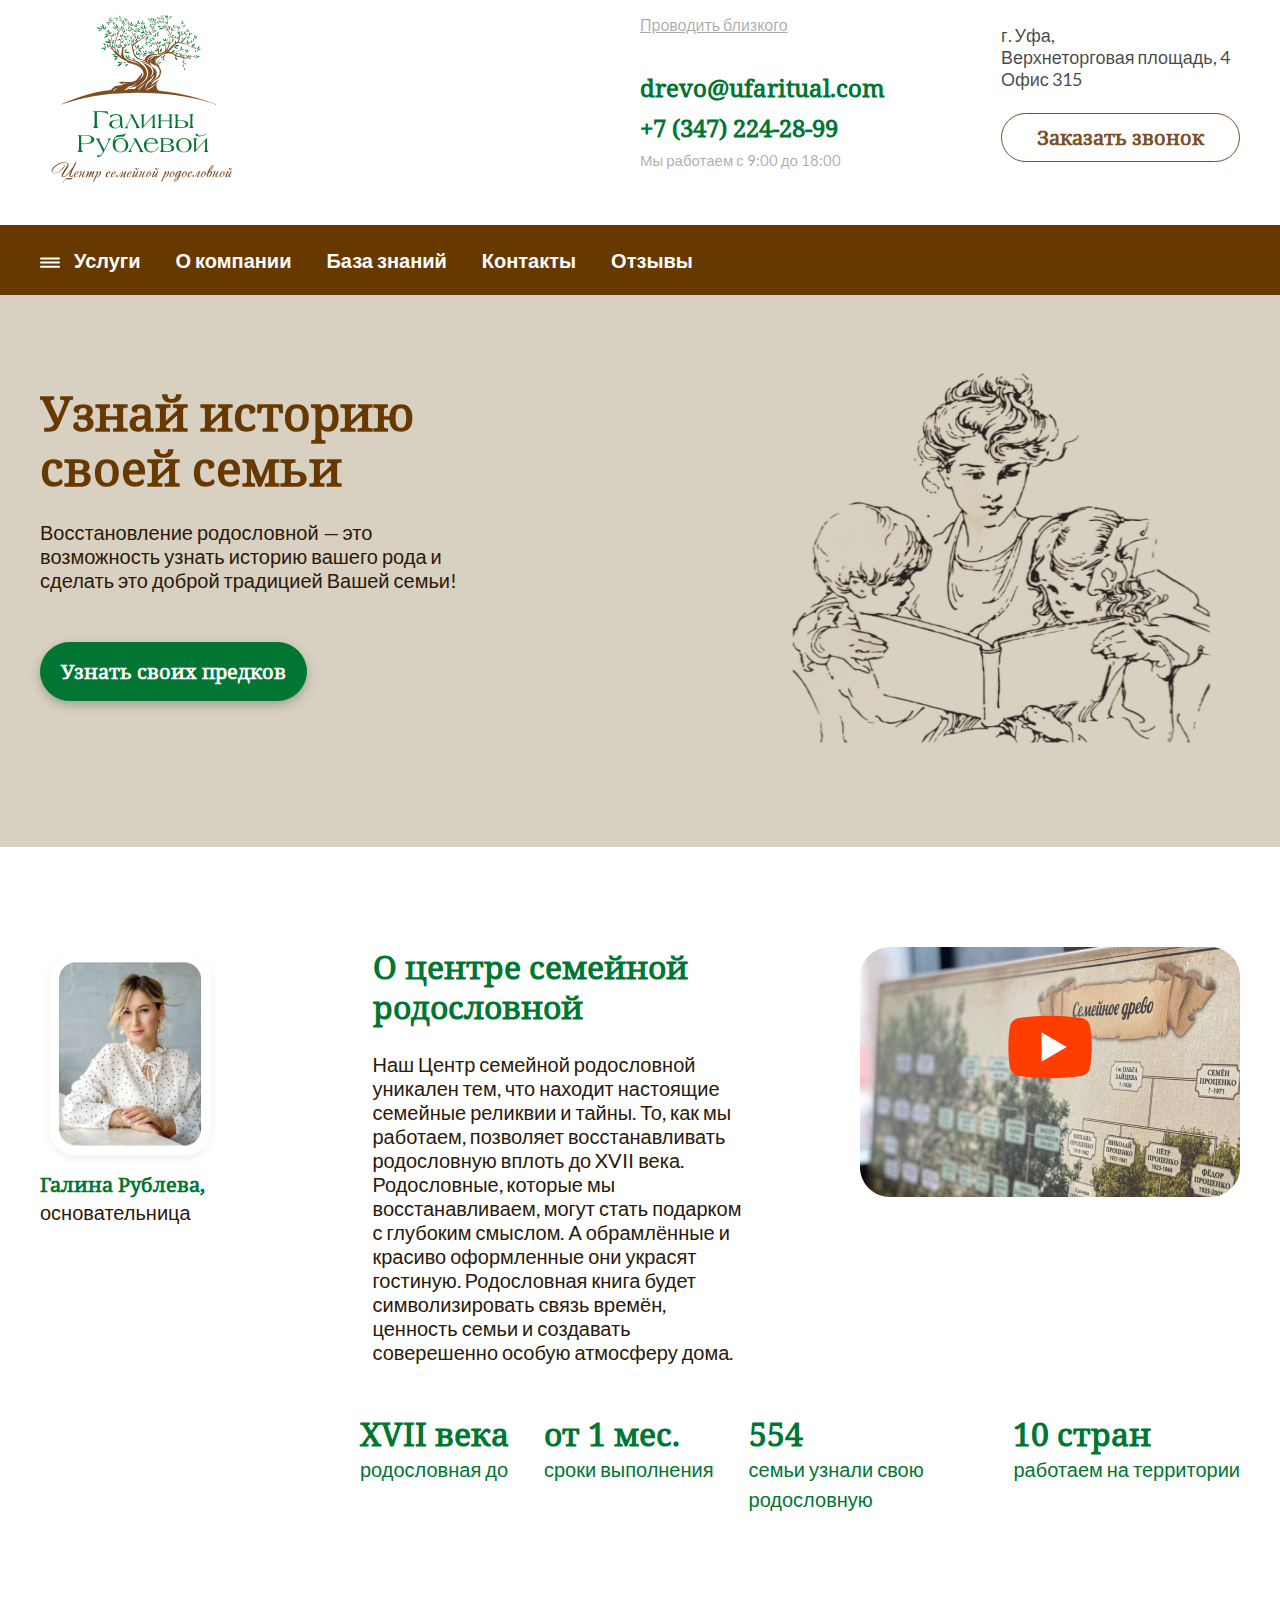
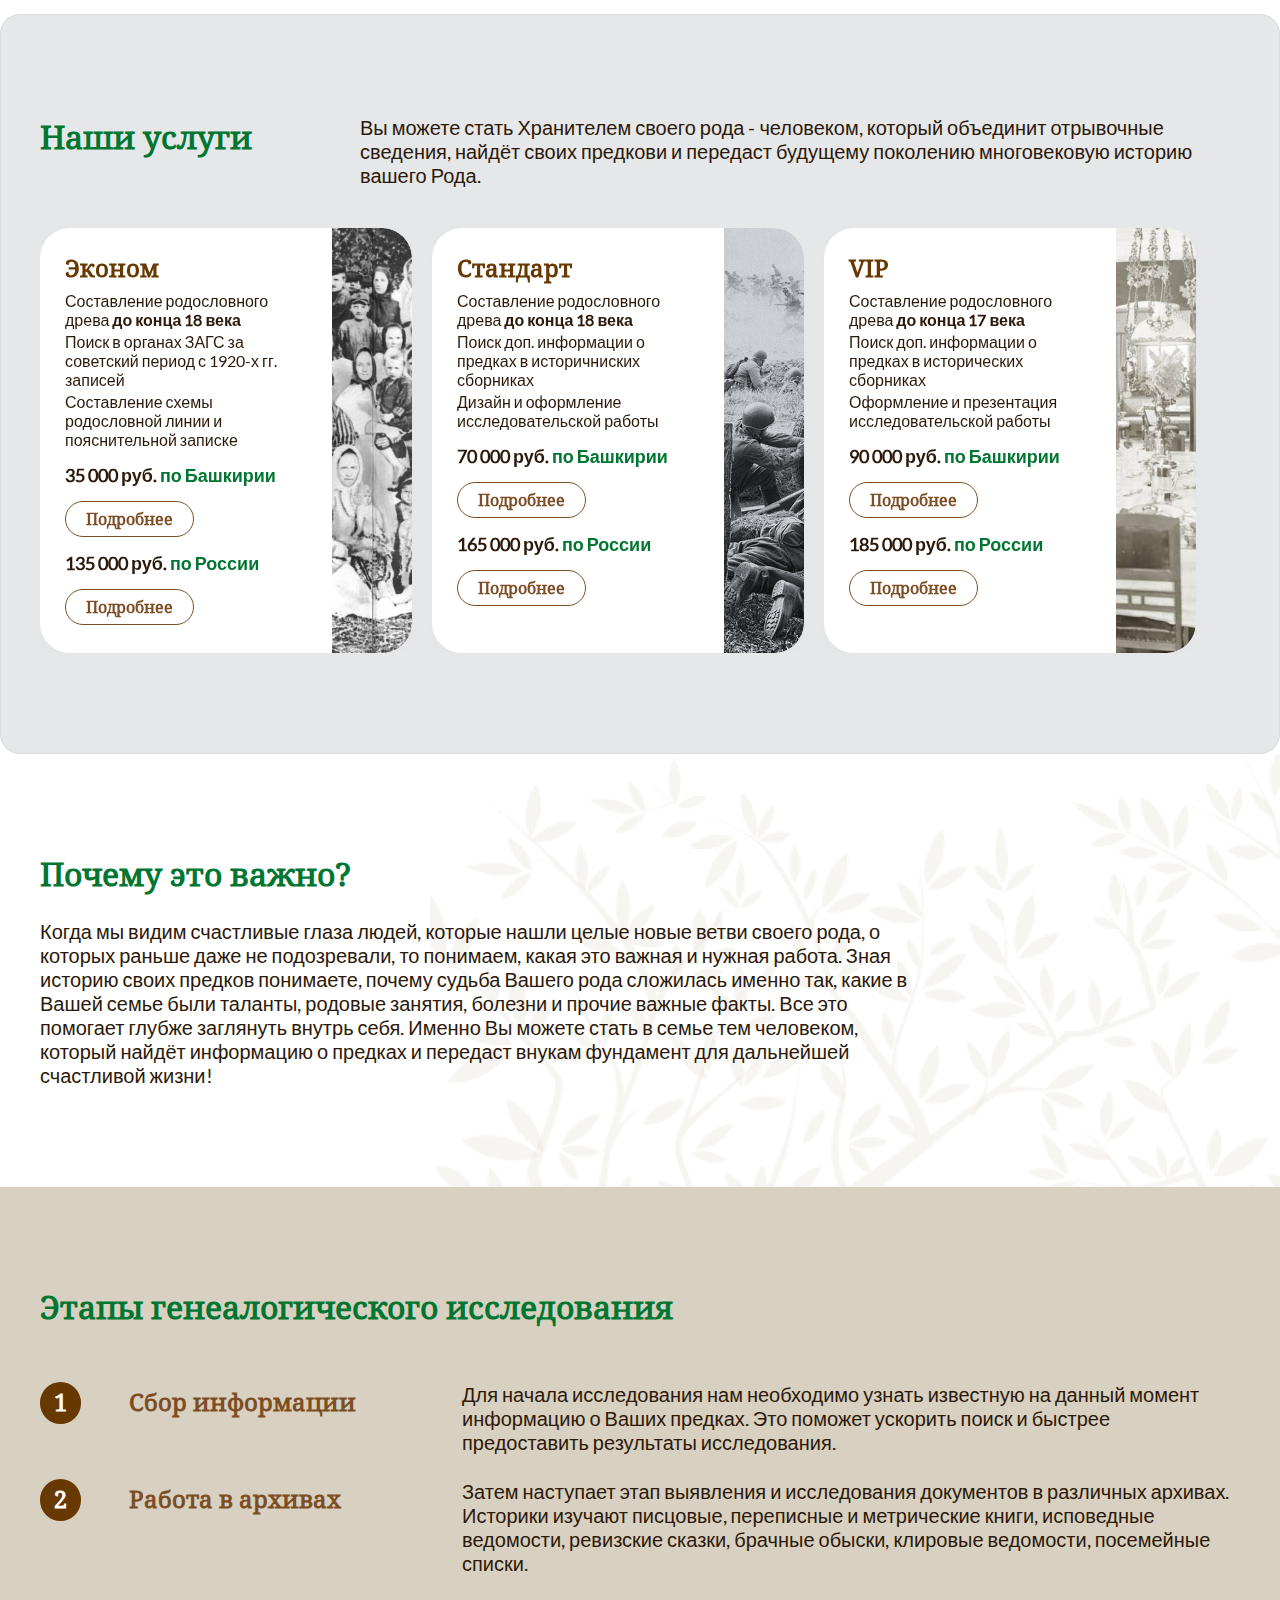
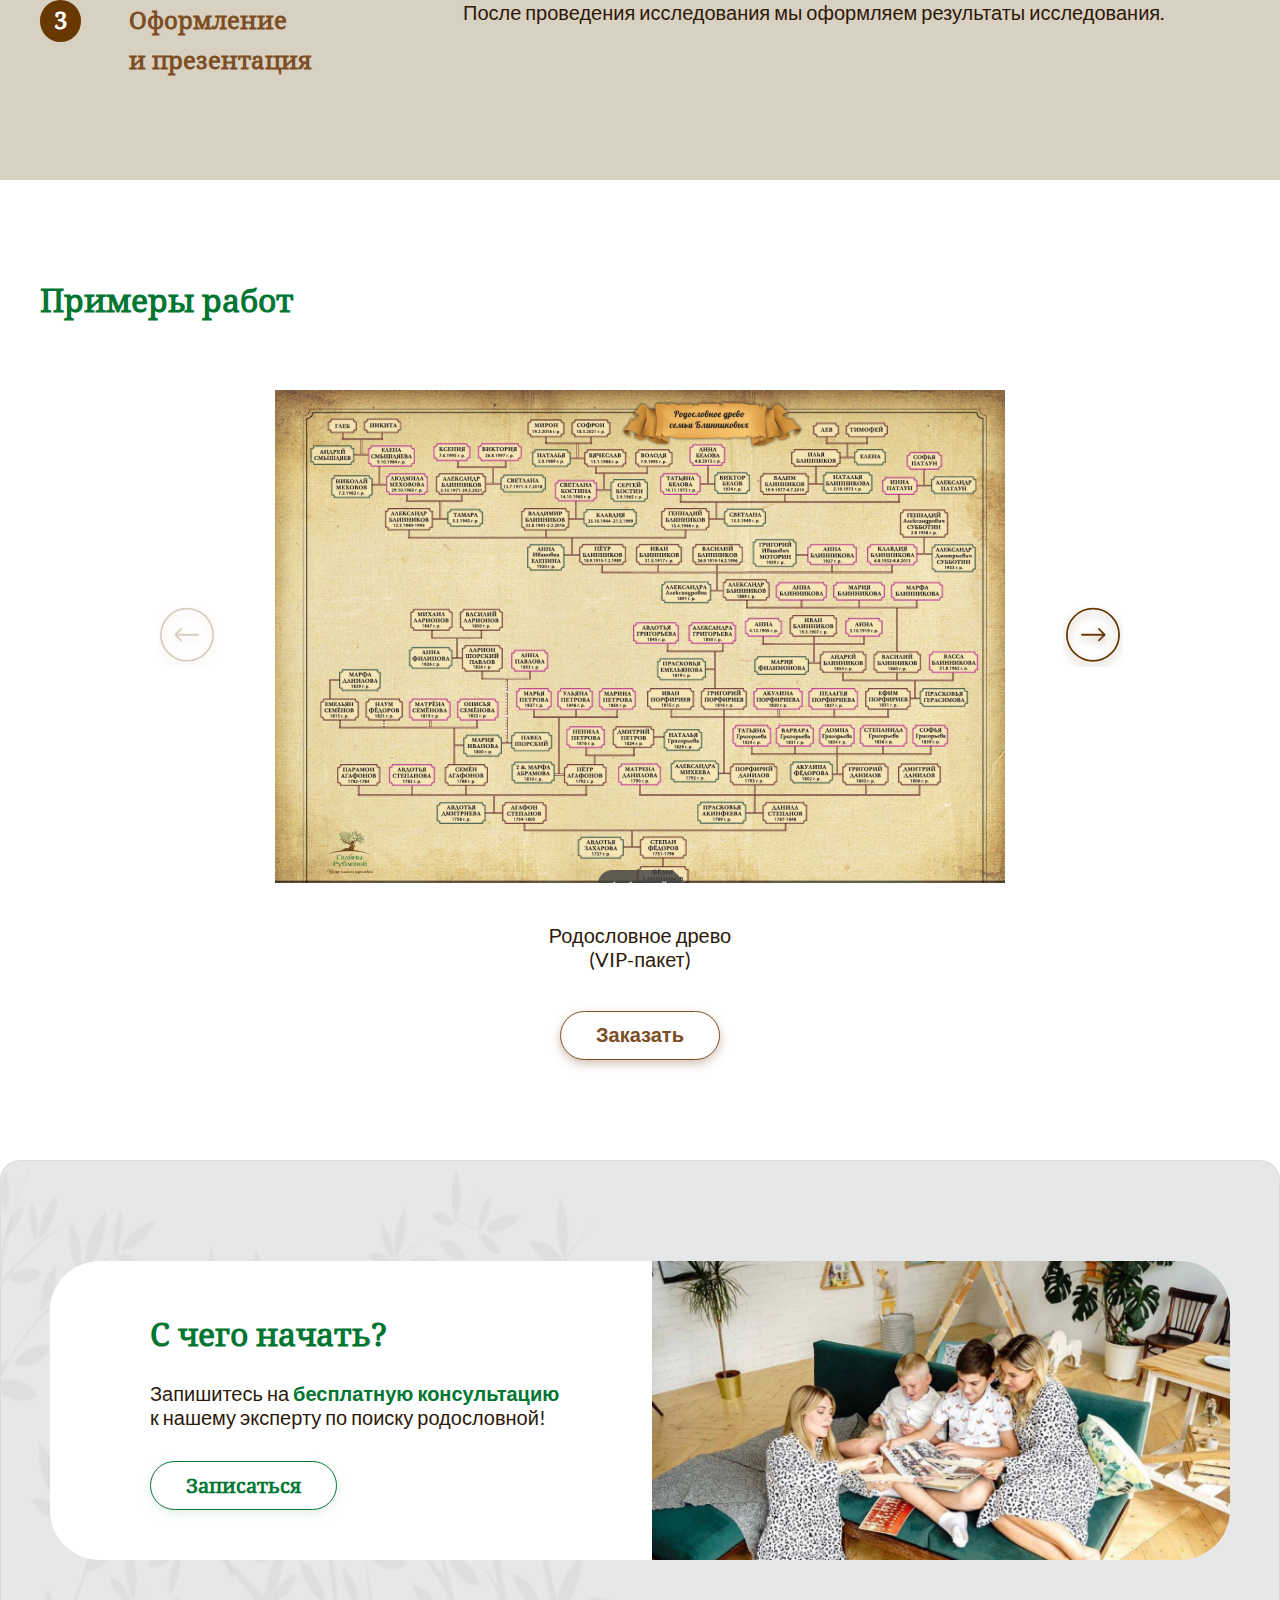
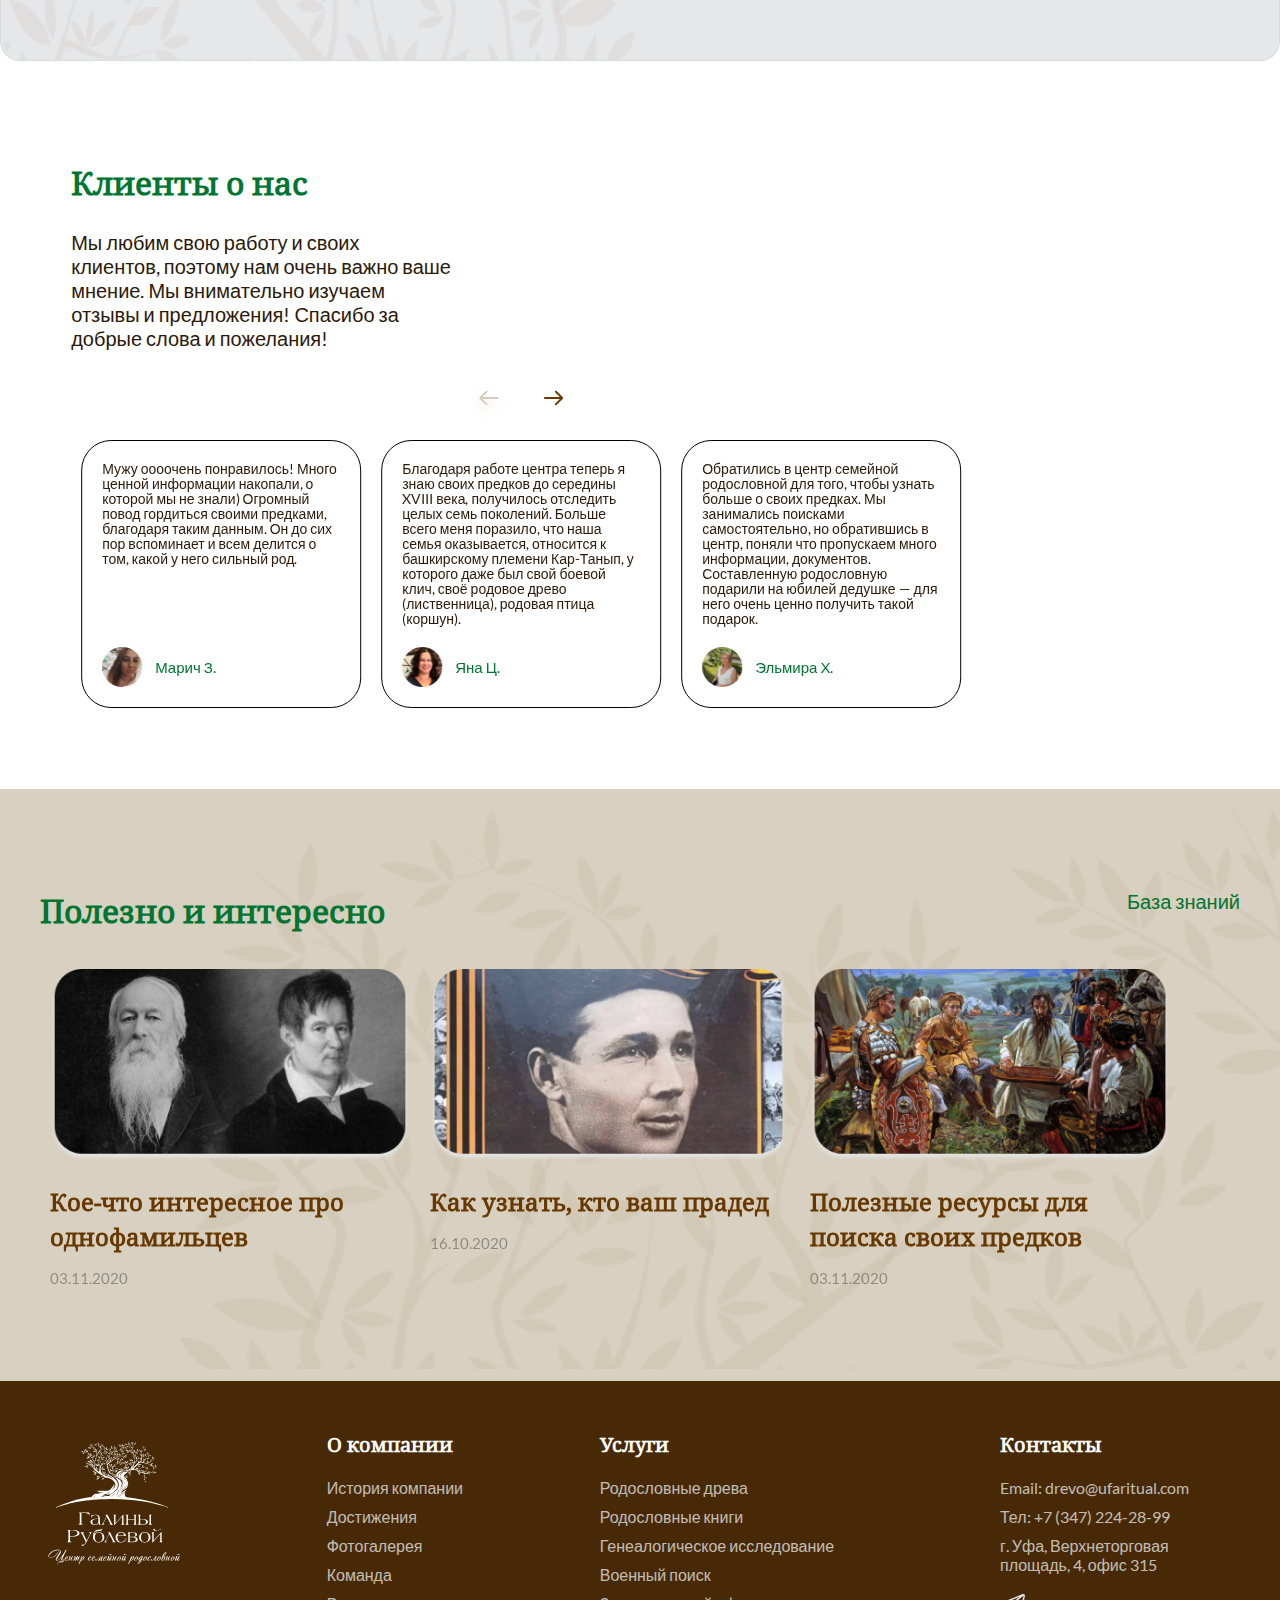
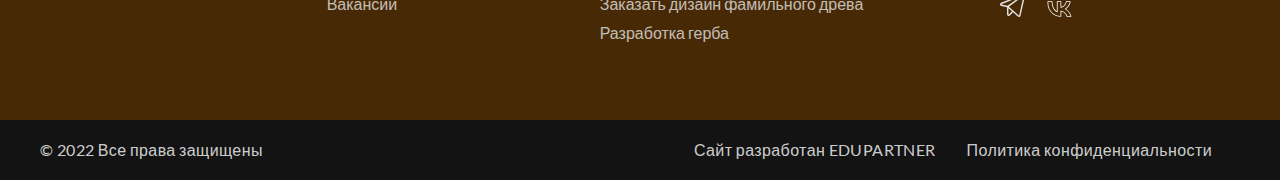
==== commit 813dd1cb: "first commit" ====
--- a/index.html
+++ b/index.html
@@ -44,7 +44,7 @@
                         <div class="header__contacts-second">
                             <div class="header__text">
                                 г. Уфа, <br>
-                                Верхнеторговая площадь, 40<br>
+                                Верхнеторговая площадь, 4<br>
                                 Офис 315
                             </div>
                             <button class="header__button">
@@ -69,7 +69,7 @@
                                 <a href="#!">Родословные древа</a>
                             </li>
                             <li>
-                                <a href="#!">Родословные книги</a>
+                                <a href="./page_services/#blbooks">Родословные книги</a>
                             </li>
                             <li>
                                 <a href="#!">Генеалогическое исследование</a>
@@ -126,7 +126,7 @@
                             <a href="#!">Родословные древа</a>
                         </li>
                         <li class="burger-link__li">
-                            <a href="#!">Родословные книги</a>
+                            <a href="./page_services/#blbooks">Родословные книги</a>
                         </li>
                         <li class="burger-link__li">
                             <a href="#!">Генеалогическое исследование</a>
@@ -180,7 +180,7 @@
                 <div class="header__nav-img">
                     <img src="./img/footer_logo.svg" alt="footer_logo">
                 </div>
-                <div class="header__nav-txt">г. Уфа,<br>Верхнеторговая площадь, 40<br>Офис 315</div>
+                <div class="header__nav-txt">г. Уфа,<br>Верхнеторговая площадь, 4<br>Офис 315</div>
             </div>
         </div>     
     </header>    
@@ -595,7 +595,7 @@
                     </div>
                     <ul class="footer__links">
                         <li><a href="#!" class="footer__link">Родословные древа</a></li>
-                        <li><a href="#!" class="footer__link">Родословные книги</a></li>
+                        <li><a href="./page_services/#blbooks" class="footer__link">Родословные книги</a></li>
                         <li><a href="#!" class="footer__link">Генеалогическое исследование</a></li>
                         <li><a href="#!" class="footer__link">Военный поиск</a></li>
                         <li><a href="#!" class="footer__link">Заказать дизайн фамильного древа</a></li>
@@ -609,7 +609,7 @@
                     <ul class="footer__links">
                         <li><div class="footer__link">Email: drevo@ufaritual.com</div></li>
                         <li><div class="footer__link">Тел: +7 (347) 224-28-99</div></li>
-                        <li><div class="footer__link">г. Уфа, Верхнеторговая площадь, 40, офис 315</div></li>
+                        <li><div class="footer__link">г. Уфа, Верхнеторговая площадь, 4, офис 315</div></li>
                         <li>
                             <a href="https://t.me/galinarublevadrevo" class="footer__link"><img src="./img/tg.svg" alt="telegram"></a>
                             <a href="https://vk.com/public210915689" class="footer__link"><img src="./img/vk.svg" alt="vk"></a>
--- a/css/styles.css
+++ b/css/styles.css
@@ -375,7 +375,7 @@
 	position: relative;
 	left: 50%;
 	top: 0;
-	transform: translate(-50%, 70%);	
+	transform: translate(-50%, 50%);	
 }
 .about__down-content{
 	display: flex;
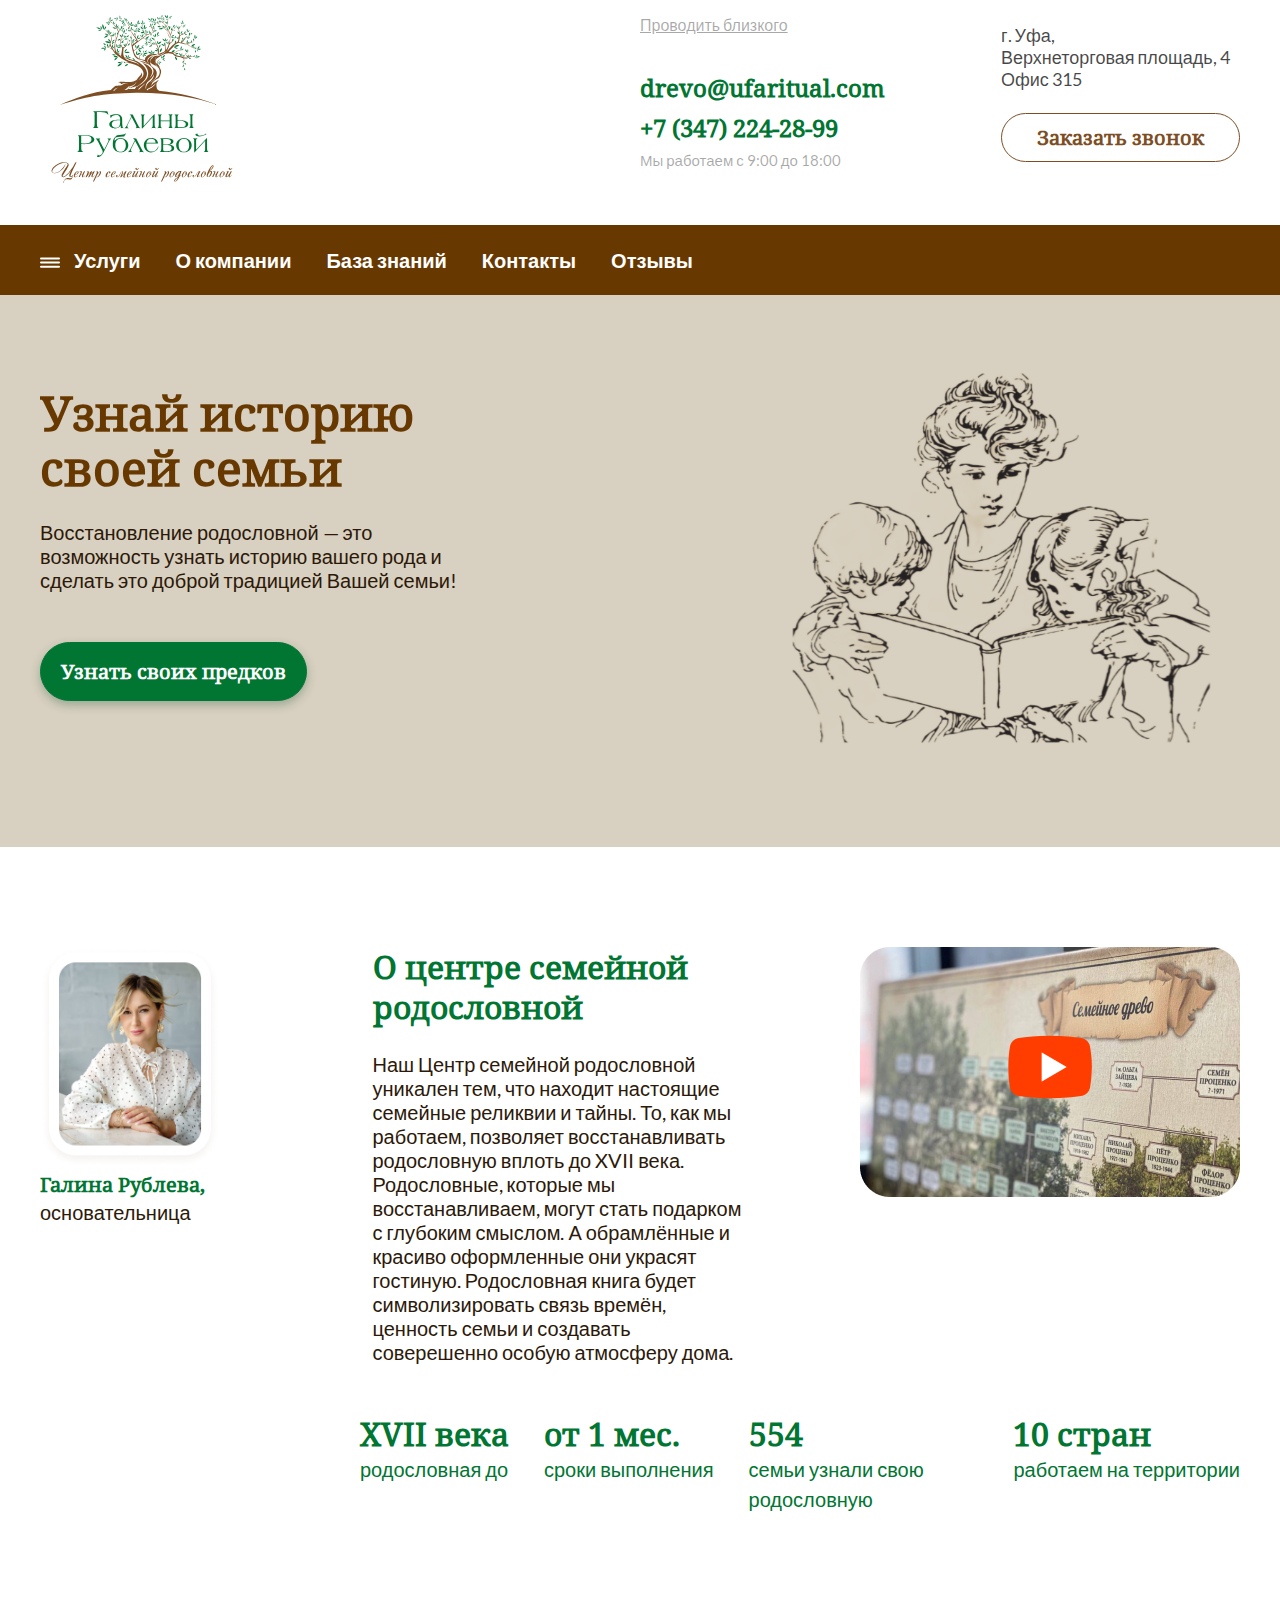
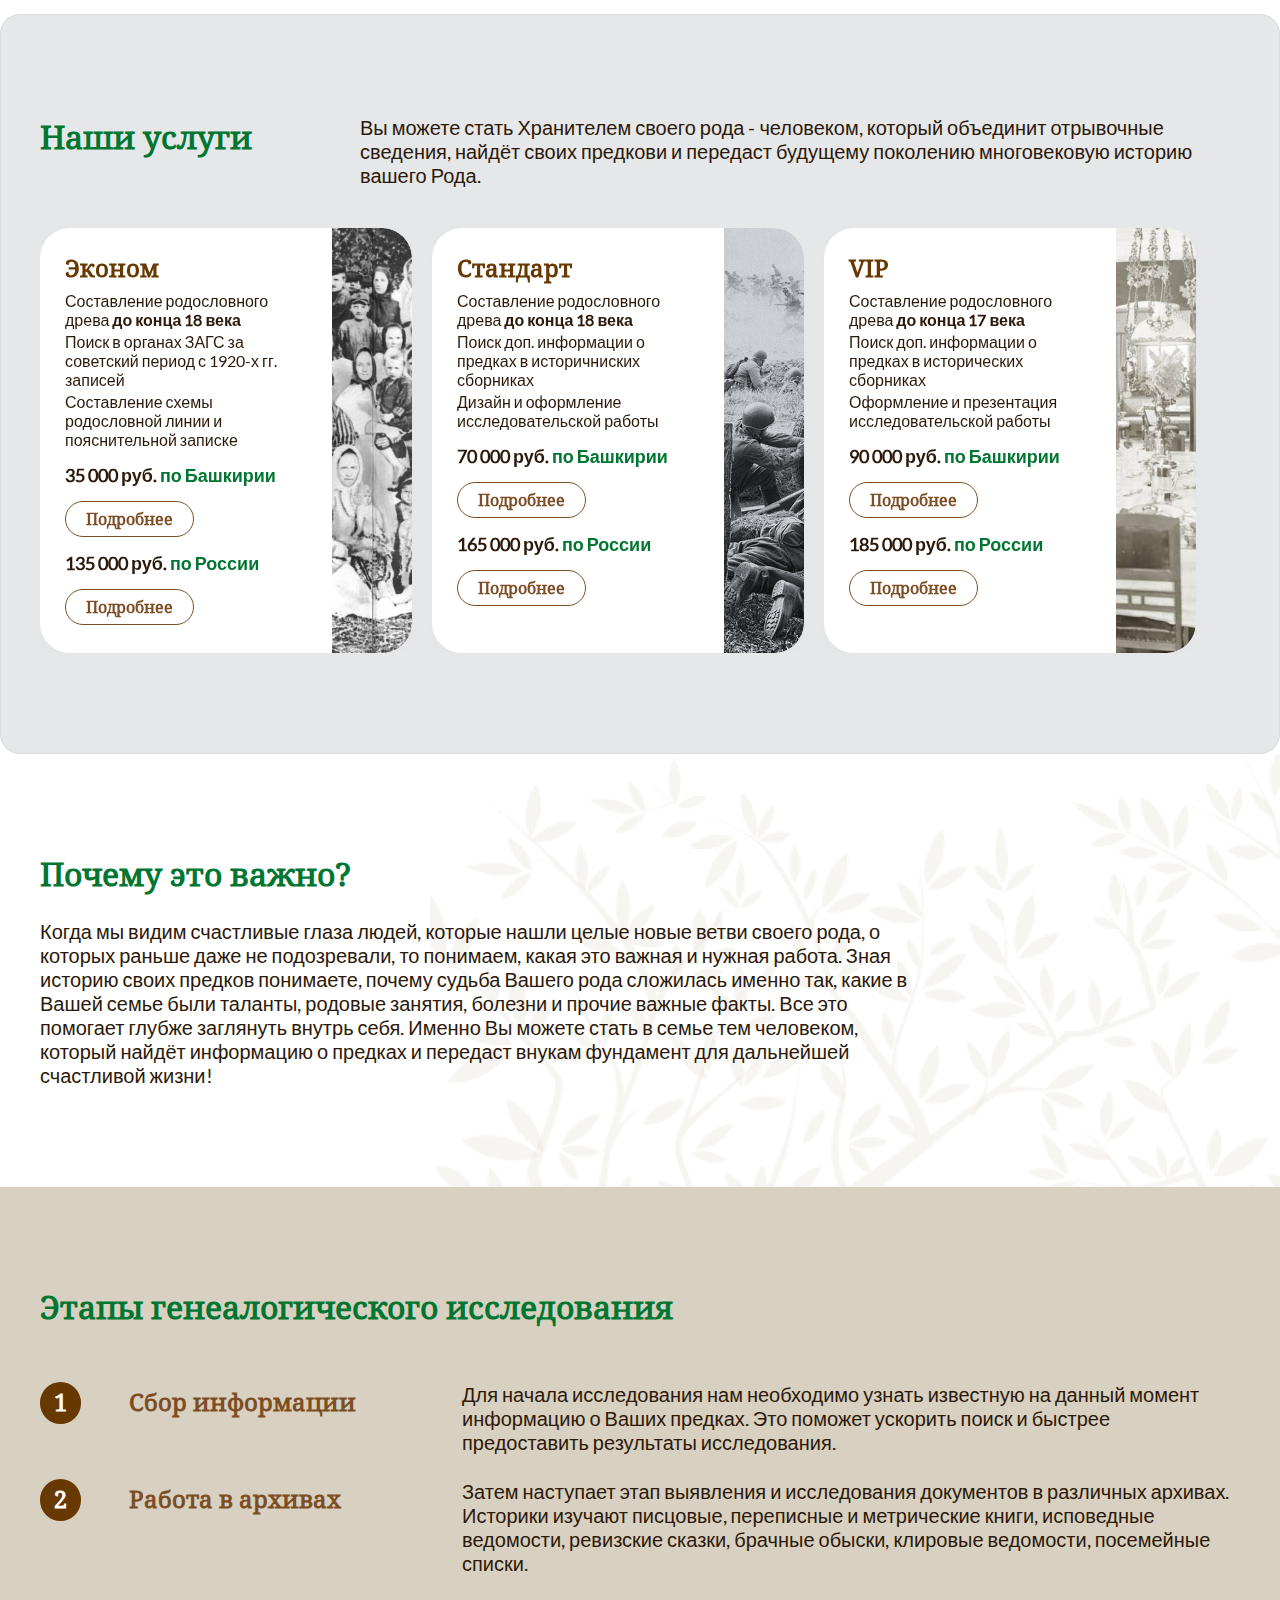
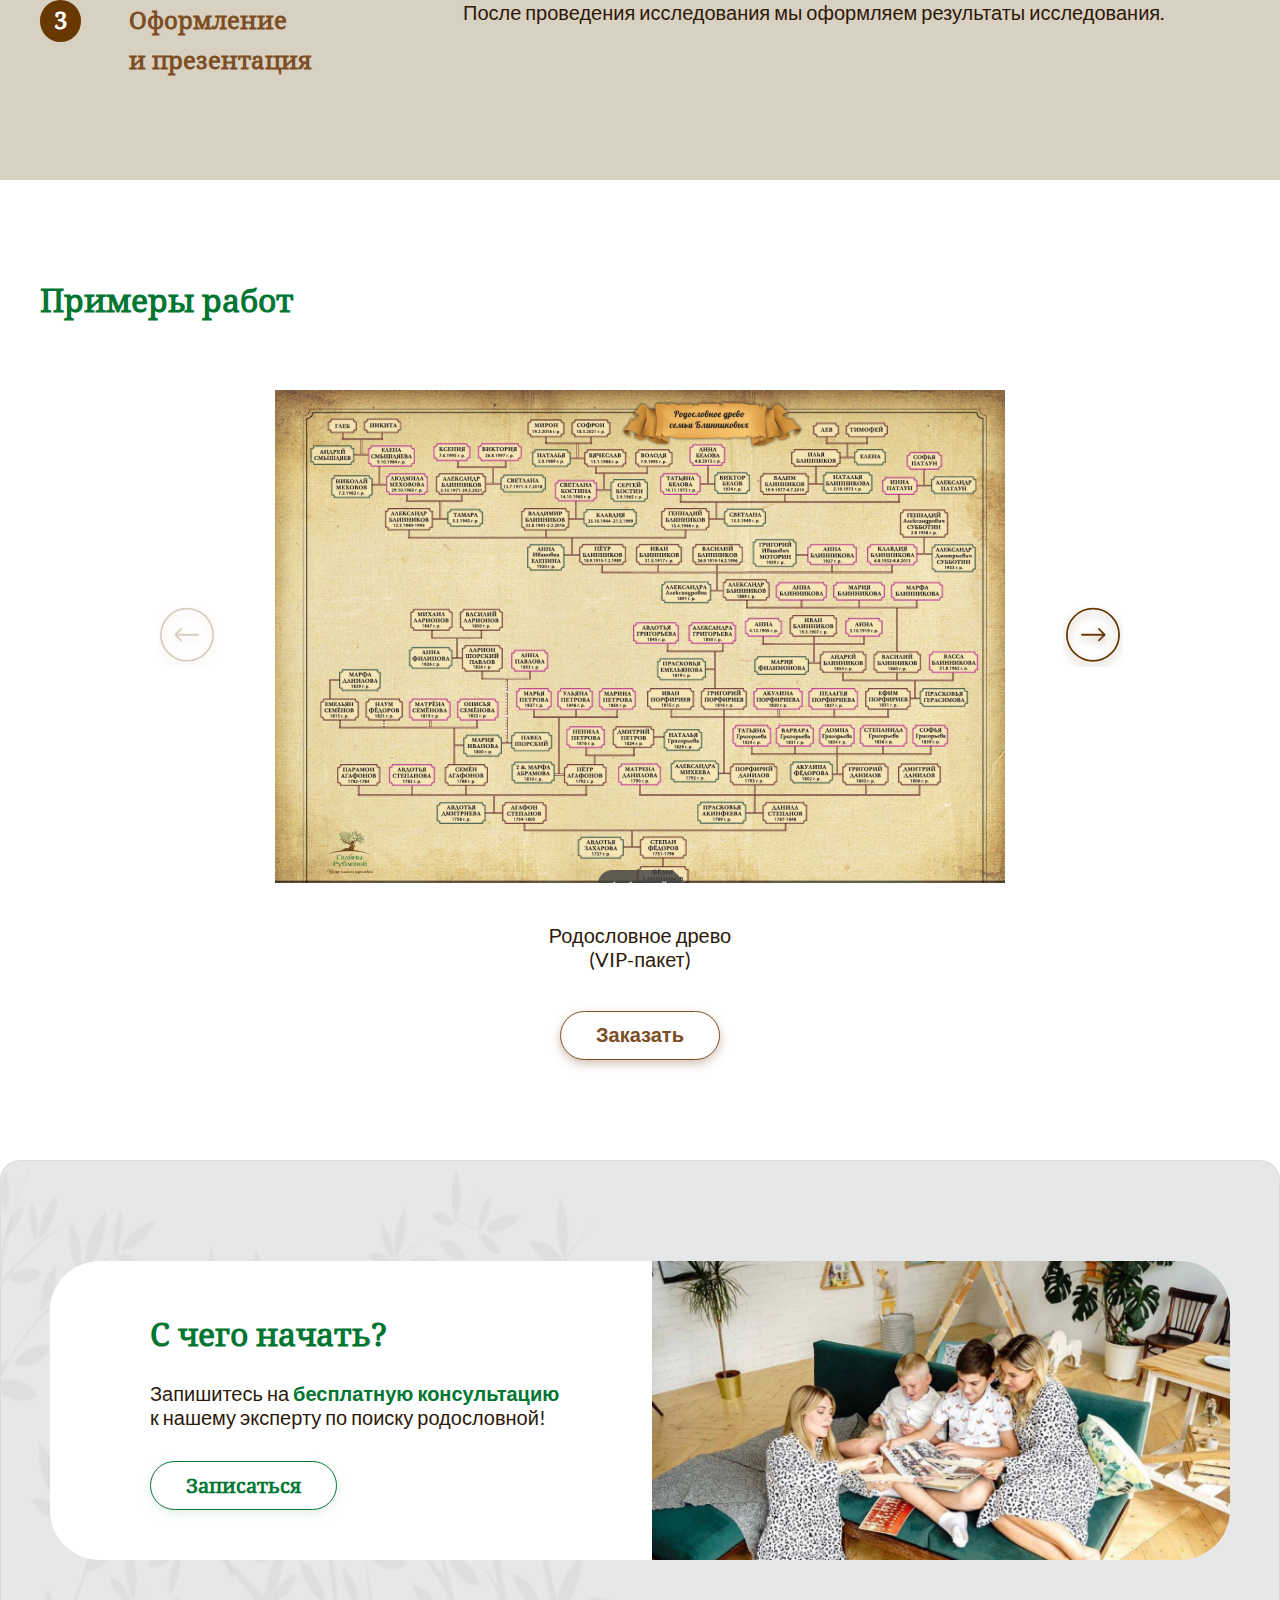
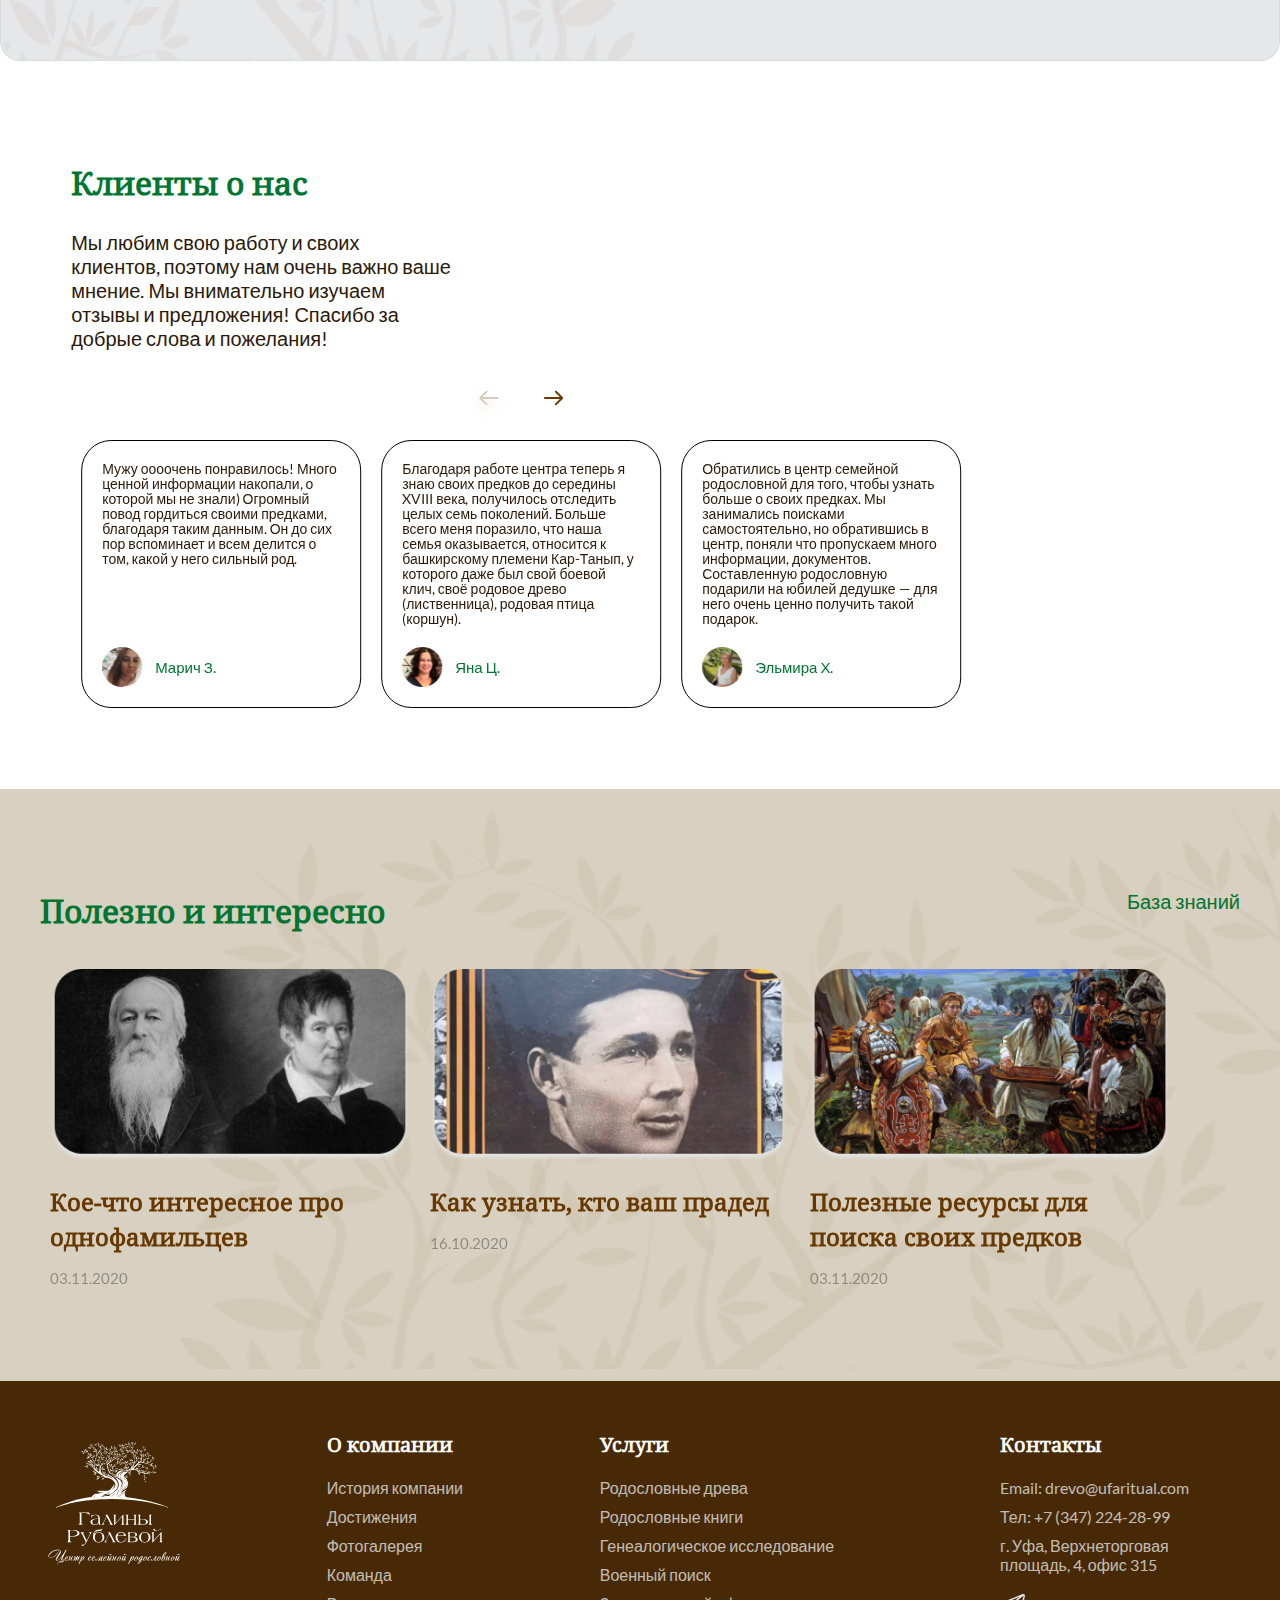
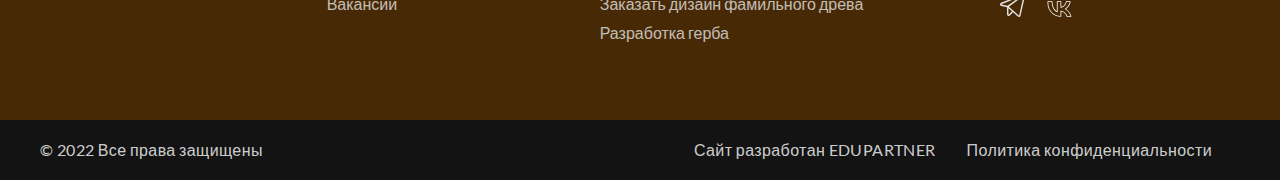
==== commit b973f2d5: "first commit" ====
--- a/index.html
+++ b/index.html
@@ -120,7 +120,7 @@
         <div class="header__burger-menu">
             <ul class="header__burger-list">
                 <li class="header__burger-item">
-                    <a href="#!" class="header__burger-link list">Услуги</a>
+                    <div class="header__burger-link list">Услуги</div>
                     <ul class="burger-link__ul animated fadeInRight">
                         <li class="burger-link__li">
                             <a href="#!">Родословные древа</a>
--- a/css/styles.css
+++ b/css/styles.css
@@ -375,7 +375,7 @@
 	position: relative;
 	left: 50%;
 	top: 0;
-	transform: translate(-50%, 50%);	
+	transform: translate(-50%, 70%);	
 }
 .about__down-content{
 	display: flex;
